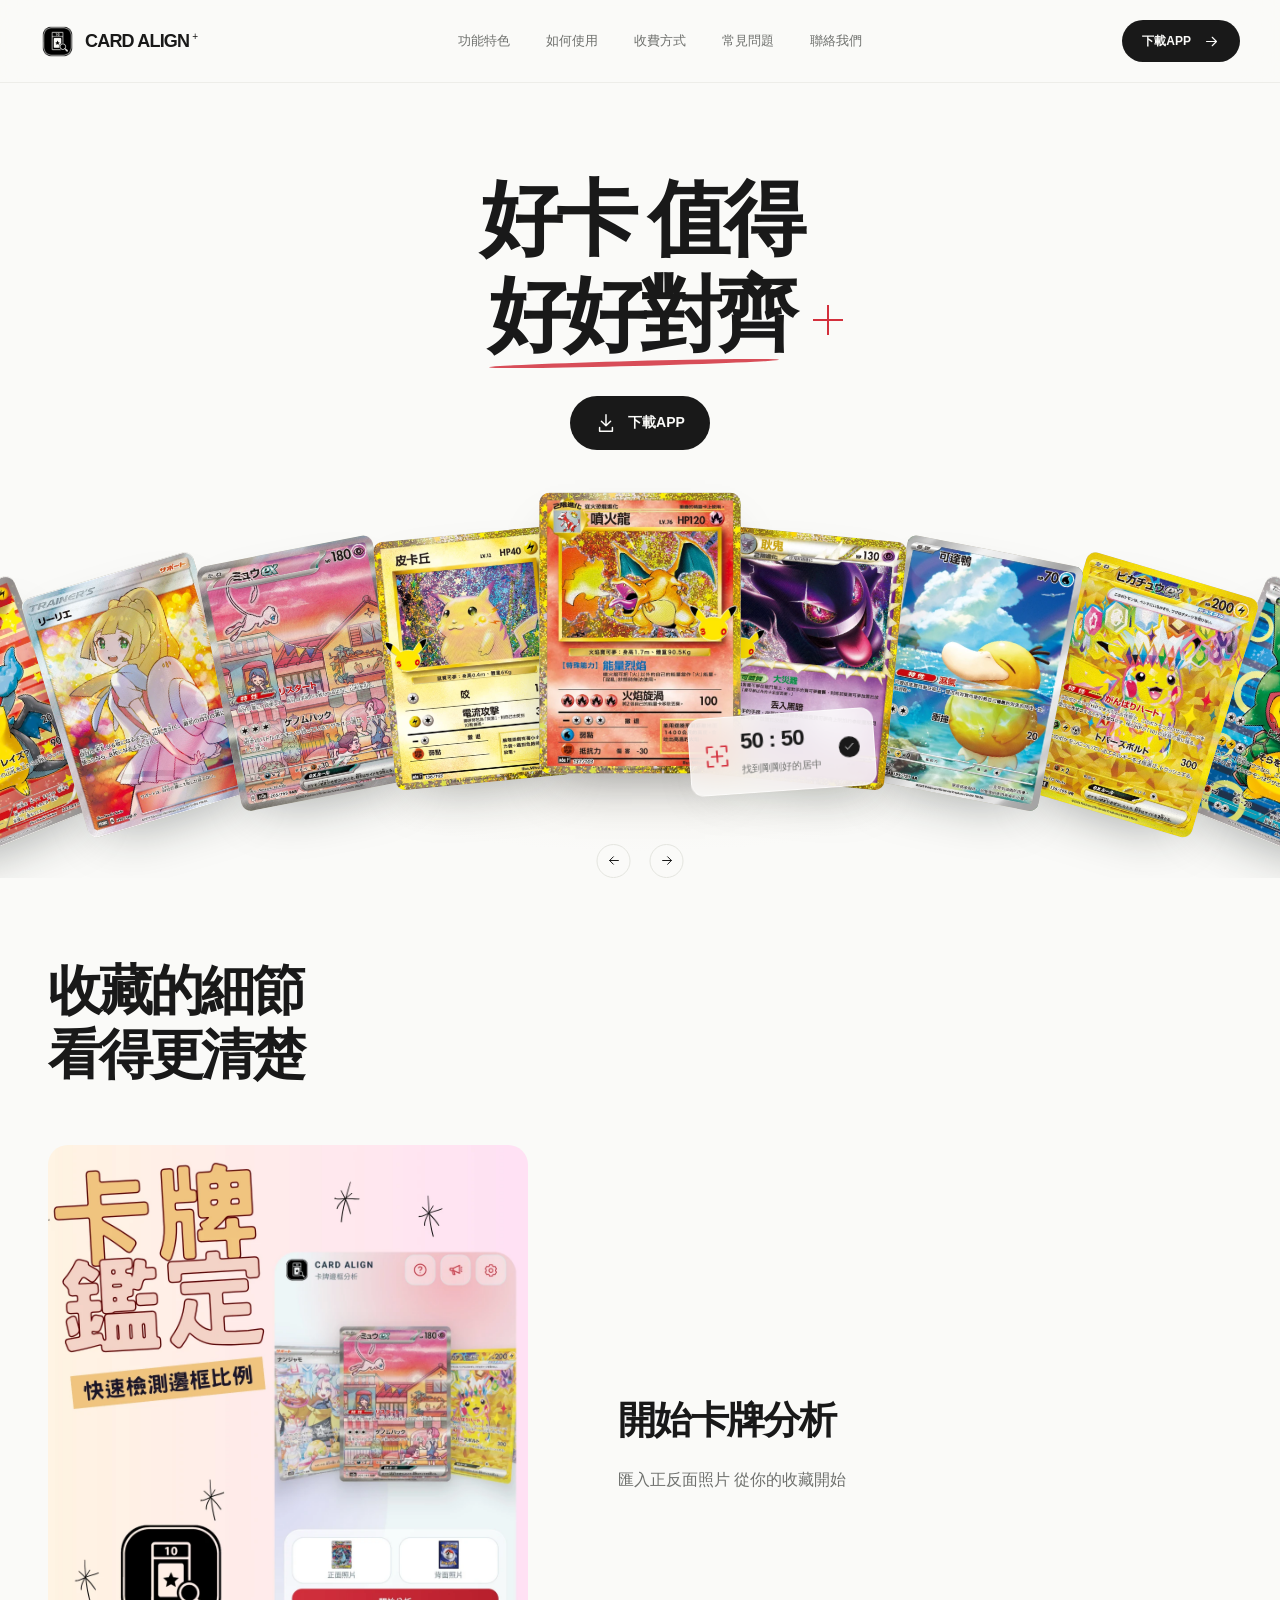
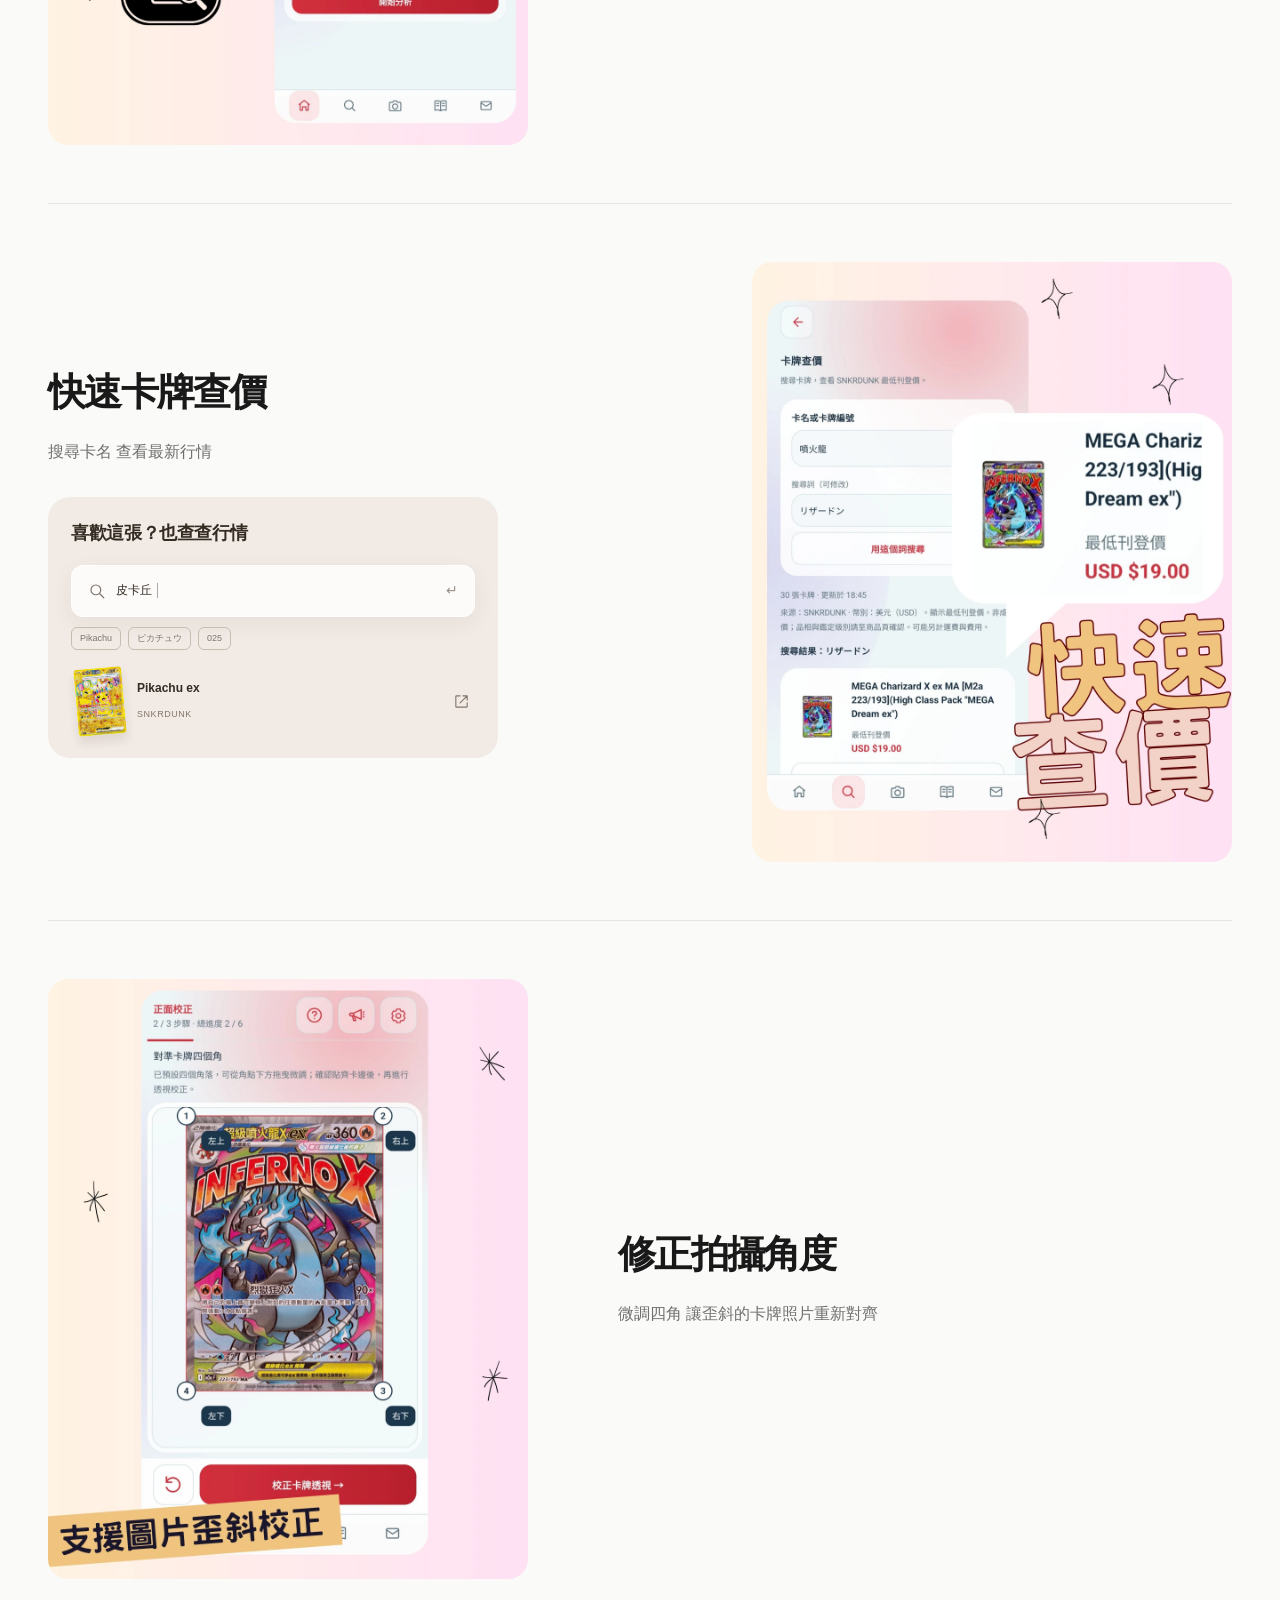
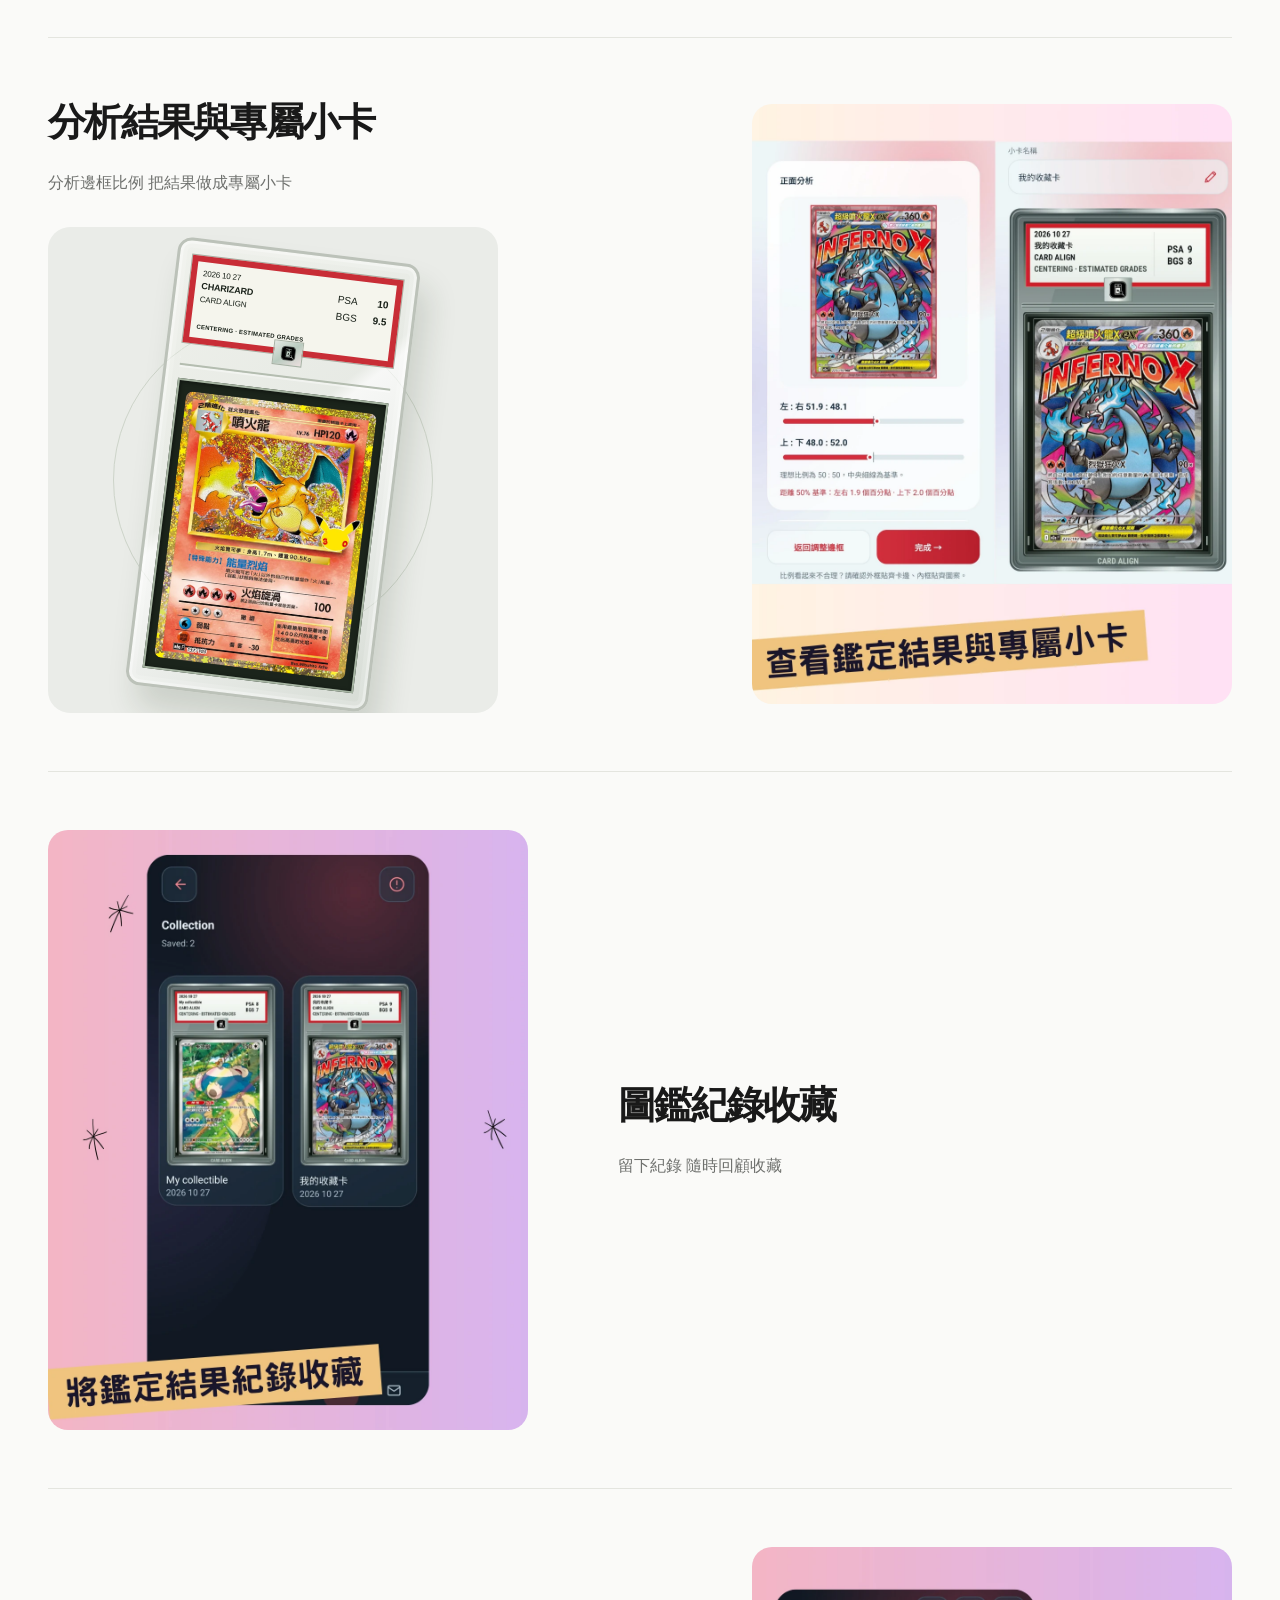
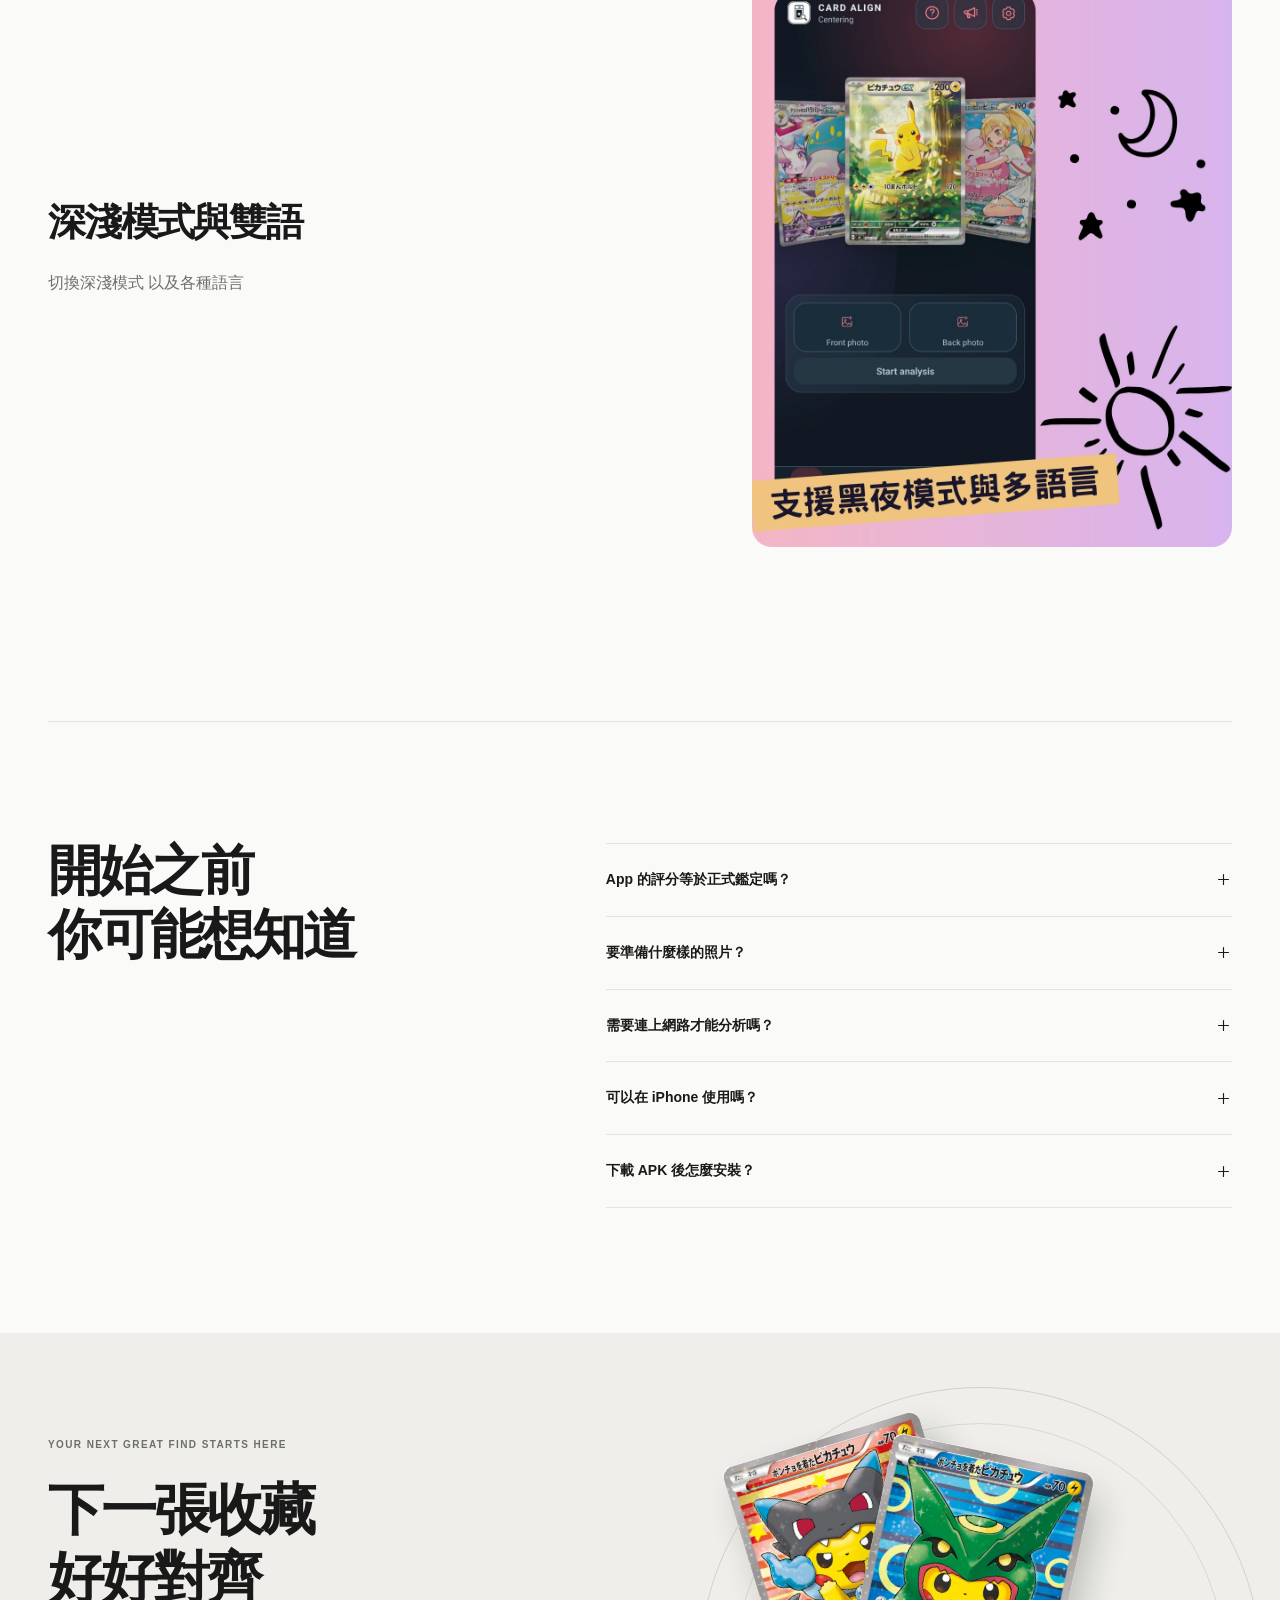
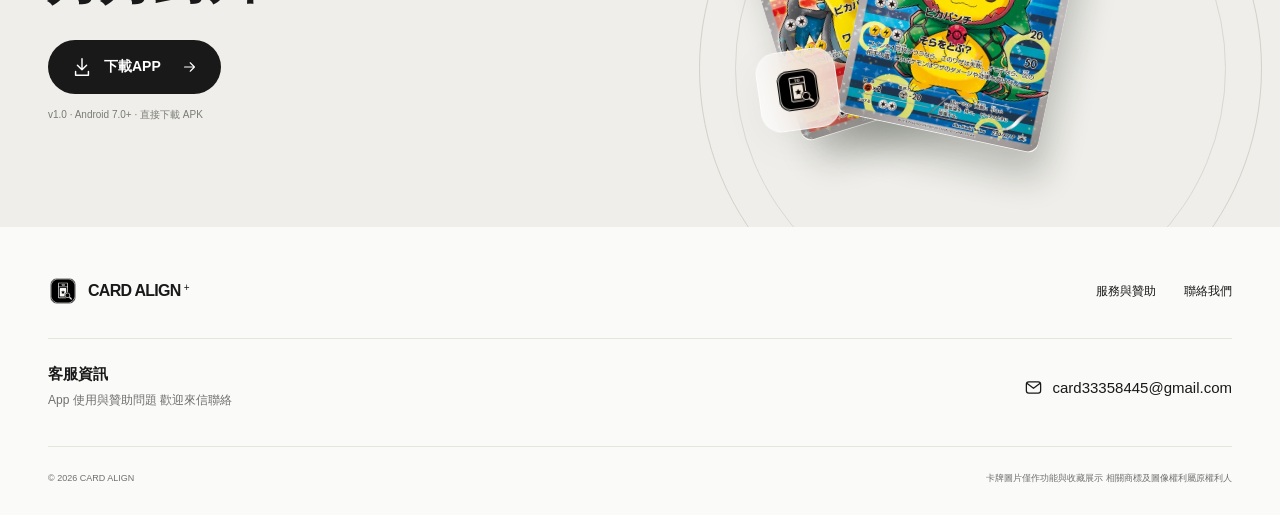
==== index.html @ adc83582 "Simplify site to Chinese light mode and connect tutorial ratio estimates" ====
<!DOCTYPE html>

<html data-page="home" data-theme="light" lang="zh-Hant">
<head>
<meta charset="utf-8"/>
<meta content="width=device-width, initial-scale=1" name="viewport"/>
<meta content="#fafaf8" name="theme-color"/>
<meta content="CARD ALIGN 卡牌邊框分析 App自動偵測內外框、分析正反面居中比例 製作你的收藏小卡 儲存、分享並收進專屬圖鑑" name="description"/>
<meta content="website" property="og:type"/>
<meta content="CARD ALIGN — 好卡 值得好好對齊" property="og:title"/>
<meta content="CARD ALIGN 卡牌邊框分析 App自動偵測內外框、分析正反面居中比例 製作你的收藏小卡 儲存、分享並收進專屬圖鑑" property="og:description"/>
<meta content="https://ice0819.github.io/Card-Align/assets/social-preview.jpg" property="og:image"/>
<meta content="https://ice0819.github.io/Card-Align/" property="og:url"/>
<meta content="summary_large_image" name="twitter:card"/>
<link href="assets/favicon.png" rel="icon" type="image/png"/>
<link href="assets/app-icon.png" rel="apple-touch-icon"/>
<link href="styles.css" rel="stylesheet"/>
<link as="image" fetchpriority="high" href="assets/cards/charizard.webp" rel="preload"/>
<script defer="" src="script.js"></script>
<title>CARD ALIGN — 好卡 值得好好對齊</title>
</head>
<body class="home-page">
<svg aria-hidden="true" class="icon-definitions" xmlns="http://www.w3.org/2000/svg">
<symbol id="i-arrow" viewbox="0 0 24 24"><path d="M5 12h14m-6-6 6 6-6 6"></path></symbol>
<symbol id="i-down" viewbox="0 0 24 24"><path d="M12 3v12m-5-5 5 5 5-5M5 17v4h14v-4"></path></symbol>
<symbol id="i-search" viewbox="0 0 24 24"><circle cx="10.5" cy="10.5" r="6.5"></circle><path d="m16 16 5 5"></path></symbol>
<symbol id="i-menu" viewbox="0 0 24 24"><path d="M4 8h16M4 16h16"></path></symbol>
<symbol id="i-plus" viewbox="0 0 24 24"><path d="M12 5v14M5 12h14"></path></symbol>
<symbol id="i-scan" viewbox="0 0 24 24"><path d="M8 3H3v5m13-5h5v5M3 16v5h5m8 0h5v-5M7 12h10M12 7v10"></path></symbol>
<symbol id="i-photo" viewbox="0 0 24 24"><rect height="18" rx="3" width="18" x="3" y="3"></rect><circle cx="8" cy="8" r="1.5"></circle><path d="m3 17 6-6 5 5 3-3 4 4"></path></symbol>
<symbol id="i-chart" viewbox="0 0 24 24"><path d="M4 3v18h17M9 16v-5m5 5V6m5 10v-7"></path></symbol>
<symbol id="i-book" viewbox="0 0 24 24"><path d="M5 3h14v18H5a2 2 0 0 1-2-2V5a2 2 0 0 1 2-2Zm0 14h14M7 3v14m4-9h4"></path></symbol>
<symbol id="i-check" viewbox="0 0 24 24"><path d="m5 12 4 4L19 6"></path></symbol>
<symbol id="i-mail" viewbox="0 0 24 24"><rect height="14" rx="3" width="18" x="3" y="5"></rect><path d="m4 7 8 6 8-6"></path></symbol>
<symbol id="i-coffee" viewbox="0 0 24 24"><path d="M4 8h13v7a5 5 0 0 1-5 5H9a5 5 0 0 1-5-5V8Zm13 1h2a3 3 0 1 1 0 6h-2M7 3v2m4-2v2m4-2v2"></path></symbol>
<symbol id="i-external" viewbox="0 0 24 24"><path d="M14 4h6v6m0-6L10 14M10 4H5a1 1 0 0 0-1 1v14a1 1 0 0 0 1 1h14a1 1 0 0 0 1-1v-5"></path></symbol>
</svg>
<a class="skip-link" href="#main">跳至主要內容</a>
<header class="site-header">
<div class="header-inner">
<a aria-label="CARD ALIGN 首頁" class="brand" href="index.html">
<img alt="" class="brand-mark" height="40" src="assets/logo.png" width="40"/>
<span>CARD ALIGN<span aria-hidden="true" class="brand-dot">+</span></span>
</a>
<nav aria-label="主要導覽" class="desktop-nav"><a href="#features">功能特色</a><a href="tutorial.html">如何使用</a><a href="pricing.html">收費方式</a><a href="#faq">常見問題</a><a href="contact.html">聯絡我們</a></nav>
<div class="header-actions">
<a class="button button-small button-ink header-download" href="#download"><span>下載APP</span><svg class="icon"><use href="#i-arrow"></use></svg></a>
<button aria-controls="mobile-menu" aria-expanded="false" aria-label="開啟選單" class="icon-button menu-toggle" type="button"><svg class="icon"><use href="#i-menu"></use></svg></button>
</div>
</div>
<nav aria-label="行動版導覽" class="mobile-menu" hidden="" id="mobile-menu"><a href="#features">功能特色</a><a href="tutorial.html">如何使用</a><a href="pricing.html">收費方式</a><a href="#faq">常見問題</a><a href="contact.html">聯絡我們</a><a href="#download">下載APP</a></nav>
</header>
<main id="main">
<section aria-labelledby="hero-title" class="hero">
<div class="hero-copy container">
<h1 id="hero-title"><span>好卡 值得</span><br/><span class="hero-emphasis">好好對齊</span><span aria-hidden="true" class="alignment-spark"></span></h1>
<div class="hero-actions">
<a class="button apk-download button-ink" download="card-align-v1.0.apk" href="https://github.com/ice0819/Card-Align/releases/download/v1.0/card-align-v1.0.apk"><svg class="icon"><use href="#i-down"></use></svg><span>下載APP</span></a>
</div>
</div>
<div aria-label="卡牌展示，可用左右方向鍵切換" aria-roledescription="carousel" class="card-showcase" role="region" tabindex="0">
<div aria-hidden="true" class="showcase-glow"></div>
<div class="showcase-cards">
<button aria-label="Poncho Pikachu · Charizard" class="showcase-card" data-name="Poncho Pikachu · Charizard" style="--offset:-4;--angle:-21deg;--rise:70px;--layer:1" type="button"><img alt="穿著噴火龍斗篷的皮卡丘卡牌" decoding="async" height="502" src="assets/cards/poncho-red.webp" width="360"/></button>
<button aria-label="Lillie" class="showcase-card" data-name="Lillie" style="--offset:-3;--angle:-17deg;--rise:42px;--layer:2" type="button"><img alt="莉莉艾訓練家卡牌" decoding="async" height="502" src="assets/cards/lillie.webp" width="360"/></button>
<button aria-label="Mew ex" class="showcase-card" data-name="Mew ex" style="--offset:-2;--angle:-12deg;--rise:20px;--layer:3" type="button"><img alt="夢幻 ex 卡牌" decoding="async" height="502" src="assets/cards/mew.webp" width="360"/></button>
<button aria-label="Pikachu" class="showcase-card" data-name="Pikachu" style="--offset:-1;--angle:-7deg;--rise:7px;--layer:4" type="button"><img alt="皮卡丘收藏卡牌" decoding="async" height="502" src="assets/cards/pikachu.webp" width="360"/></button>
<button aria-current="true" aria-label="Charizard" class="showcase-card is-current" data-name="Charizard" style="--offset:0;--angle:0deg;--rise:0px;--layer:5" type="button"><img alt="噴火龍卡牌" decoding="async" fetchpriority="high" height="502" src="assets/cards/charizard.webp" width="360"/></button>
<button aria-label="Gengar" class="showcase-card" data-name="Gengar" style="--offset:1;--angle:7deg;--rise:7px;--layer:4" type="button"><img alt="耿鬼卡牌" decoding="async" height="502" src="assets/cards/gengar.webp" width="360"/></button>
<button aria-label="Psyduck" class="showcase-card" data-name="Psyduck" style="--offset:2;--angle:12deg;--rise:20px;--layer:3" type="button"><img alt="可達鴨卡牌" decoding="async" height="502" src="assets/cards/psyduck.webp" width="360"/></button>
<button aria-label="Pikachu ex" class="showcase-card" data-name="Pikachu ex" style="--offset:3;--angle:17deg;--rise:42px;--layer:2" type="button"><img alt="皮卡丘 ex 卡牌" decoding="async" height="502" src="assets/cards/pikachu-ex.webp" width="360"/></button>
<button aria-label="Poncho Pikachu · Rayquaza" class="showcase-card" data-name="Poncho Pikachu · Rayquaza" style="--offset:4;--angle:21deg;--rise:70px;--layer:1" type="button"><img alt="穿著烈空坐斗篷的皮卡丘卡牌" decoding="async" height="502" src="assets/cards/poncho-green.webp" width="360"/></button>
</div>
<div class="showcase-badge glass"><svg class="icon"><use href="#i-scan"></use></svg><div><strong>50 : 50</strong><span>找到剛剛好的居中</span></div><span class="badge-tick"><svg class="icon"><use href="#i-check"></use></svg></span></div>
<div class="showcase-controls"><button aria-label="上一張卡牌" class="icon-button showcase-prev" type="button"><svg class="icon"><use href="#i-arrow"></use></svg></button><button aria-label="下一張卡牌" class="icon-button showcase-next" type="button"><svg class="icon"><use href="#i-arrow"></use></svg></button></div>
<span aria-live="polite" class="sr-only" id="carousel-status"></span>
</div>
</section>
<section aria-labelledby="features-title" class="feature-section section-space container" id="features">
<div class="section-heading reveal"><h2 id="features-title">收藏的細節 <br/>看得更清楚</h2></div>
<div aria-label="App 功能介紹" class="app-gallery" id="app-gallery" role="region">
<figure class="feature-story reveal">
<img alt="CARD ALIGN 主頁、卡牌輪播與正反面照片匯入功能介紹" class="feature-story-image" decoding="async" height="1350" loading="lazy" src="assets/features/01-start.webp" width="1080"/>
<figcaption><h3>開始卡牌分析</h3><p>匯入正反面照片 從你的收藏開始</p></figcaption>
</figure>
<figure class="feature-story reveal">
<img alt="以卡名搜尋 SNKRDUNK 卡牌資料及第三方刊登價格的功能介紹" class="feature-story-image" decoding="async" height="1350" loading="lazy" src="assets/features/02-price-search.webp" width="1080"/>
<figcaption><h3>快速卡牌查價</h3><p>搜尋卡名 查看最新行情</p><div class="story-addon story-search"><h4 class="story-addon-title">喜歡這張？也查查行情</h4><div aria-hidden="true" class="search-demo"><div class="mock-search"><svg class="icon"><use href="#i-search"></use></svg><span>皮卡丘</span><span class="search-caret"></span><kbd>↵</kbd></div><div class="search-suggestions"><span>Pikachu</span><span>ピカチュウ</span><span>025</span></div><div class="search-demo-card"><img alt="" height="81" loading="lazy" src="assets/cards/pikachu-ex.webp" width="58"/><div><strong>Pikachu ex</strong><span>SNKRDUNK</span></div><svg class="icon"><use href="#i-external"></use></svg></div></div></div></figcaption>
</figure>
<figure class="feature-story reveal">
<img alt="利用卡牌外框四角定位，校正照片歪斜與透視角度的功能介紹" class="feature-story-image" decoding="async" height="1350" loading="lazy" src="assets/features/03-alignment.webp" width="1080"/>
<figcaption><h3>修正拍攝角度</h3><p>微調四角 讓歪斜的卡牌照片重新對齊</p></figcaption>
</figure>
<figure class="feature-story reveal">
<img alt="卡牌邊框比例分析報告，以及具有自訂名稱和預估級別的專屬小卡" class="feature-story-image" decoding="async" height="1350" loading="lazy" src="assets/features/04-results.webp" width="1080"/>
<figcaption><h3>分析結果與專屬小卡</h3><p>分析邊框比例 把結果做成專屬小卡</p><div class="story-addon story-slab"><div class="slab-scene"><div aria-label="CARD ALIGN 收藏小卡示意" class="score-slab"><div class="slab-label"><div class="slab-label-left"><span>2026 10 27</span><strong>CHARIZARD</strong><span>CARD ALIGN</span></div><div class="slab-label-right"><div><span>PSA</span><b>10</b></div><div><span>BGS</span><b>9.5</b></div></div><span class="slab-label-bottom">CENTERING · ESTIMATED GRADES</span><div class="slab-sticker"><img alt="" height="26" loading="lazy" src="assets/logo.png" width="26"/></div></div><div class="slab-divider"></div><div class="slab-card-well"><img alt="噴火龍卡牌" height="502" loading="lazy" src="assets/cards/charizard.webp" width="360"/></div></div></div></div></figcaption>
</figure>
<figure class="feature-story reveal">
<img alt="將卡牌圖片、名稱、日期與分析結果儲存到收藏圖鑑的功能介紹" class="feature-story-image" decoding="async" height="1350" loading="lazy" src="assets/features/05-collection.webp" width="1080"/>
<figcaption><h3>圖鑑紀錄收藏</h3><p>留下紀錄 隨時回顧收藏</p></figcaption>
</figure>
<figure class="feature-story reveal">
<img alt="CARD ALIGN 的黑夜模式及繁體中文、英文介面切換功能介紹" class="feature-story-image" decoding="async" height="1350" loading="lazy" src="assets/features/06-appearance.webp" width="1080"/>
<figcaption><h3>深淺模式與雙語</h3><p>切換深淺模式 以及各種語言</p></figcaption>
</figure>
</div>
</section>
<section aria-labelledby="faq-title" class="faq-section section-space container" id="faq">
<div class="faq-intro reveal"><h2 id="faq-title">開始之前 <br/>你可能想知道</h2></div>
<div class="faq-list reveal">
<details><summary><span>App 的評分等於正式鑑定嗎？</span><svg class="icon"><use href="#i-plus"></use></svg></summary><div class="faq-answer">不是 CARD ALIGN 僅依邊框居中比例提供 PSA / BGS 預估級別 不檢查卡角、卡邊磨損或表面狀況 也不是 PSA 或 BGS 的官方產品 請把結果當作整理收藏與送鑑前的參考</div></details>
<details><summary><span>要準備什麼樣的照片？</span><svg class="icon"><use href="#i-plus"></use></svg></summary><div class="faq-answer">準備同一張卡牌的正面與背面照片 保留完整四角 盡量正面拍攝並減少反光 可以從相簿匯入 也可以直接開啟相機；照片方向不對時 可先用 90° 旋轉修正</div></details>
<details><summary><span>需要連上網路才能分析嗎？</span><svg class="icon"><use href="#i-plus"></use></svg></summary><div class="faq-answer">邊框偵測、透視校正、分析與本機圖鑑不需要網路 卡牌查價、線上翻譯、開啟商品頁與贊助連結則需要網路連線</div></details>
<details><summary><span>可以在 iPhone 使用嗎？</span><svg class="icon"><use href="#i-plus"></use></svg></summary><div class="faq-answer">目前提供 Android 版本 支援 Android 7.0 以上 此網站是產品介紹頁 實際拍攝、校正與分析功能請在 Android App 中使用</div></details>
<details><summary><span>下載 APK 後怎麼安裝？</span><svg class="icon"><use href="#i-plus"></use></svg></summary><div class="faq-answer">點選下載按鈕直接儲存 APK 再從手機開啟檔案安裝 若系統要求 請只為這次使用的瀏覽器或檔案管理程式允許安裝來源 安裝後開啟 CARD ALIGN 即可開始匯入照片</div></details>
</div>
</section>
<section aria-labelledby="download-title" class="download-section" id="download"><div class="download-inner container"><div class="download-copy reveal"><p class="eyebrow">YOUR NEXT GREAT FIND STARTS HERE</p><h2 id="download-title">下一張收藏 <br/>好好對齊</h2><a class="button button-ink apk-download" download="card-align-v1.0.apk" href="https://github.com/ice0819/Card-Align/releases/download/v1.0/card-align-v1.0.apk"><svg class="icon"><use href="#i-down"></use></svg><span>下載APP</span><svg class="icon"><use href="#i-arrow"></use></svg></a><span class="download-meta">v1.0 · Android 7.0+ · 直接下載 APK</span></div><div aria-hidden="true" class="download-art reveal"><div class="download-orbit"></div><img alt="" class="download-card card-one" height="502" loading="lazy" src="assets/cards/poncho-red.webp" width="360"/><img alt="" class="download-card card-two" height="502" loading="lazy" src="assets/cards/poncho-green.webp" width="360"/><span class="download-seal glass"><img alt="" height="48" loading="lazy" src="assets/logo.png" width="48"/></span></div></div></section>
</main>
<footer class="site-footer container">
<div class="footer-top">
<a aria-label="CARD ALIGN 首頁" class="brand" href="index.html"><img alt="" class="brand-mark" height="36" src="assets/logo.png" width="36"/><span>CARD ALIGN<span aria-hidden="true" class="brand-dot">+</span></span></a>
<div class="footer-links">
<a href="pricing.html">服務與贊助</a>
<a href="contact.html">聯絡我們</a>
</div>
</div>
<div class="footer-contact" id="contact">
<div><h3>客服資訊</h3><p>App 使用與贊助問題 歡迎來信聯絡</p></div>
<a class="contact-email" href="mailto:card33358445@gmail.com"><svg aria-hidden="true" class="icon"><use href="#i-mail"></use></svg><span>card33358445@gmail.com</span></a>
</div>
<div class="footer-bottom"><span>© <span id="year">2026</span> CARD ALIGN </span><span>卡牌圖片僅作功能與收藏展示 相關商標及圖像權利屬原權利人</span></div>
</footer>
</body>
</html>
---- styles.css ----
@charset "UTF-8";
:root {
  --bg:#fafaf8;
  --surface:#fff;
  --ink:#191919;
  --muted:#6f716e;
  --line:#e4e5df;
  --red:#d32f3c;
  --red-soft:#f9e9ea;
  --stage:#edf0ee;
  --glass:rgba(255,255,255,.78);
  --shadow:0 25px 55px -24px rgba(22,28,26,.38);
  --radius:28px;
  --ease:cubic-bezier(.22,.68,0,1.05);
  color-scheme:light
}

*,*::before,*::after {
  box-sizing:border-box
}
html {
  scroll-behavior:smooth;
  scroll-padding-top:110px
}
body {
  margin:0;
  background:var(--bg);
  color:var(--ink);
  font-family:Arial,"Noto Sans TC","Microsoft JhengHei",sans-serif;
  -webkit-font-smoothing:antialiased;
  font-size:15px;
  line-height:1.7
}
button,a,input {
  -webkit-tap-highlight-color:transparent
}
button,input {
  font:inherit
}
button,a {
  touch-action:manipulation
}
button {
  color:inherit
}
button {
  cursor:pointer
}
a {
  color:inherit;
  text-decoration:none
}
button:disabled {
  cursor:default
}
img {
  display:block;
  max-width:100%;
  height:auto
}
button {
  border:0
}
p,h1,h2,h3,figure {
  margin:0
}
h1,h2,h3 {
  line-height:1.2;
  letter-spacing:-.055em
}
h2 {
  font-size:clamp(36px,4.2vw,59px);
  font-weight:800
}
h3 {
  font-size:23px;
  font-weight:700
}
::selection {
  background:#f3a6ae;
  color:#191919
}
[hidden] {
  display:none!important
}
:focus-visible {
  outline:3px solid var(--red);
  outline-offset:5px;
  border-radius:5px
}
.icon {
  width:22px;
  height:22px;
  fill:none;
  stroke:currentColor;
  stroke-width:1.6;
  stroke-linecap:round;
  stroke-linejoin:round;
  flex:none
}
.icon-definitions {
  position:absolute;
  width:0;
  height:0;
  overflow:hidden
}
.container {
  width:min(1240px,calc(100% - 96px));
  margin-inline:auto
}
.section-space {
  padding-block:116px
}
.eyebrow {
  font-size:11px;
  font-weight:700;
  letter-spacing:.14em;
  line-height:1.6;
  margin-bottom:23px;
  color:var(--muted);
  display:flex;
  align-items:center;
  gap:10px
}
.tiny-cross {
  width:10px;
  height:10px;
  position:relative;
  color:var(--red)
}
.tiny-cross::before,.tiny-cross::after {
  content:"";
  position:absolute;
  background:currentColor;
  top:4px;
  left:0;
  width:10px;
  height:2px
}
.tiny-cross::after {
  transform:rotate(90deg)
}
.section-intro {
  color:var(--muted);
  margin-top:22px;
  font-size:17px;
  line-height:1.8
}
.button {
  min-height:54px;
  padding:14px 25px;
  display:inline-flex;
  align-items:center;
  justify-content:center;
  gap:11px;
  border-radius:999px;
  font-size:14px;
  font-weight:700;
  line-height:1.4;
  transition:transform .2s,background .2s,box-shadow .2s;
  text-align:center
}
.button:hover {
  transform:translateY(-2px)
}
.button:active {
  transform:translateY(0)
}
.button-red {
  background:#d32f3c;
  color:#fff;
  box-shadow:0 7px 16px #d32f3c14
}
.button-red:hover {
  background:#b82430;
  box-shadow:0 9px 22px #d32f3c25
}
.button-ink {
  background:var(--ink);
  color:var(--bg)
}
.button-ink:hover {
  box-shadow:0 7px 20px #0002
}
.button-small {
  min-height:42px;
  padding:10px 20px;
  font-size:12px;
  gap:12px
}
.button-small .icon {
  width:17px;
  height:17px
}
.text-link {
  display:inline-flex;
  align-items:center;
  gap:12px;
  font-weight:600;
  font-size:14px
}
.text-link .icon {
  width:19px;
  height:19px;
  transition:transform .2s
}
.text-link:hover .icon {
  transform:translateX(4px)
}
.icon-button {
  width:42px;
  height:42px;
  display:inline-flex;
  align-items:center;
  justify-content:center;
  border-radius:50%;
  background:transparent;
  transition:background .2s;
  flex:none
}
.icon-button:hover {
  background:var(--line)
}
.glass {
  background:var(--glass);
  border:1px solid #ffffff9e;
  box-shadow:0 12px 45px #18281b0c;
  backdrop-filter:blur(18px);
  -webkit-backdrop-filter:blur(18px)
}

.skip-link {
  position:fixed;
  top:-100px;
  left:20px;
  background:var(--ink);
  color:var(--bg);
  padding:10px 20px;
  z-index:100
}
.skip-link:focus {
  top:10px
}
.sr-only {
  position:absolute;
  width:1px;
  height:1px;
  padding:0;
  overflow:hidden;
  clip:rect(0,0,0,0);
  white-space:nowrap;
  border:0
}
/* Navigation */
.site-header {
  position:sticky;
  top:0;
  z-index:50;
  background:color-mix(in srgb,var(--bg) 88%,transparent);
  backdrop-filter:blur(20px);
  -webkit-backdrop-filter:blur(20px);
  border-bottom:1px solid color-mix(in srgb,var(--line) 60%,transparent)
}
.header-inner {
  width:min(1500px,calc(100% - 80px));
  height:82px;
  margin:auto;
  display:flex;
  align-items:center;
  justify-content:space-between;
  gap:25px
}
.brand {
  display:inline-flex;
  align-items:center;
  gap:10px;
  white-space:nowrap;
  font-weight:800;
  font-size:18px;
  letter-spacing:-.045em;
  line-height:1
}
.brand-mark {
  width:35px;
  height:35px;
  object-fit:contain
}

.brand-dot {
  font-size:10px;
  vertical-align:top;
  margin-left:3px;
  font-weight:400
}
.desktop-nav {
  display:flex;
  gap:36px;
  font-size:13px;
  color:var(--muted);
  margin-left:0
}
.desktop-nav a:hover {
  color:var(--ink)
}
.header-actions {
  display:flex;
  align-items:center;
  gap:8px
}

.menu-toggle {
  display:none
}
.mobile-menu {
  padding:12px 24px 20px;
  border-top:1px solid var(--line)
}
.mobile-menu a {
  display:block;
  padding:10px 8px;
  font-size:15px
}
/* Hero and the interactive card fan */
.hero {
  overflow:hidden;
  position:relative
}
.hero-copy {
  text-align:center;
  padding-top:63px;
  position:relative;
  z-index:2
}
.status-dot {
  width:6px;
  height:6px;
  background:var(--red);
  border-radius:50%;
  display:inline-block;
  flex:none
}
.hero h1 {
  font-size:clamp(54px,6.4vw,90px);
  font-weight:800;
  letter-spacing:-.075em;
  line-height:1.17;
  margin:25px 0 21px;
  position:relative;
  display:inline-block
}
.hero-emphasis {
  position:relative
}
.hero-emphasis::after {
  content:"";
  height:5px;
  position:absolute;
  left:1px;
  right:12px;
  bottom:-6px;
  background:var(--red);
  transform:rotate(-1.5deg);
  border-radius:50%;
  opacity:.85
}
.alignment-spark {
  position:absolute;
  right:-43px;
  bottom:28px;
  width:30px;
  height:30px;
  color:var(--red)
}
.alignment-spark::before,.alignment-spark::after {
  content:"";
  position:absolute;
  left:14px;
  top:0;
  width:2px;
  height:30px;
  background:currentColor
}
.alignment-spark::after {
  transform:rotate(90deg)
}
.hero-actions {
  display:flex;
  justify-content:center;
  align-items:center;
  gap:28px;
  margin-top:12px
}
.card-showcase {
  height:392px;
  position:relative;
  margin:36px auto 0;
  max-width:1640px;
  touch-action:pan-y;
  user-select:none;
  -webkit-user-select:none;
  isolation:isolate
}
.showcase-glow {
  position:absolute;
  left:12%;
  right:12%;
  top:10%;
  height:85%;
  background:radial-gradient(ellipse at center,#e6dfd2 0,transparent 68%);
  opacity:.4;
  z-index:-1;
  pointer-events:none
}
.showcase-cards {
  --card-width:190px;
  --card-step:157px;
  position:absolute;
  inset:22px 0 58px;
  pointer-events:none
}
.showcase-card {
  position:absolute;
  width:var(--card-width);
  left:calc(50% - var(--card-width)/2);
  top:5px;
  border-radius:10px;
  padding:0;
  box-shadow:var(--shadow);
  transform:translateX(calc(var(--offset)*var(--card-step))) translateY(var(--rise)) rotate(var(--angle)) scale(.94);
  transform-origin:50% 90%;
  z-index:var(--layer);
  background:#c4c1b4;
  transition:transform .8s var(--ease),opacity .6s,box-shadow .4s;
  pointer-events:auto
}
.showcase-card img {
  width:100%;
  aspect-ratio:360/502;
  border-radius:10px;
  object-fit:cover
}
.showcase-card:hover {
  box-shadow:0 26px 55px -15px #2227
}
.showcase-card.is-current {
  transform:translateX(0) translateY(-6px) rotate(0) scale(1.06);
  box-shadow:0 25px 45px -18px #1116
}
.showcase-card:focus-visible {
  outline-offset:6px
}
.showcase-badge {
  position:absolute;
  top:227px;
  left:calc(50% + 49px);
  z-index:10;
  padding:12px 14px;
  border-radius:13px;
  display:flex;
  gap:11px;
  align-items:center;
  pointer-events:none;
  transform:rotate(-4deg)
}
.showcase-badge>.icon {
  color:var(--red);
  width:26px;
  height:26px
}
.showcase-badge strong {
  display:block;
  font-size:22px;
  letter-spacing:-.03em;
  line-height:1.2
}
.showcase-badge div>span {
  font-size:10px;
  color:var(--muted)
}
.badge-tick {
  background:var(--ink);
  color:var(--surface);
  border-radius:50%;
  width:21px;
  height:21px;
  margin-left:7px;
  display:flex;
  align-items:center;
  justify-content:center
}
.badge-tick .icon {
  width:13px;
  height:13px
}
.showcase-controls {
  position:absolute;
  bottom:0;
  left:50%;
  transform:translateX(-50%);
  display:flex;
  align-items:center;
  gap:19px;
  white-space:nowrap
}
.showcase-controls .icon-button {
  width:34px;
  height:34px;
  border:1px solid var(--line);
  background:var(--bg)
}
.showcase-controls .icon {
  width:15px;
  height:15px
}
.showcase-prev .icon {
  transform:rotate(180deg)
}
/* One feature story at a time, following the normal page scroll. */
.gallery-intro { margin-top:35px; color:var(--muted); font-size:14px; }
.app-gallery { display:block; }
.feature-story {
  display:grid;
  grid-template-columns:minmax(0,480px) minmax(0,1fr);
  align-items:center;
  gap:90px;
  padding-block:58px;
}
.feature-story+.feature-story { border-top:1px solid var(--line); }
.feature-story-image { width:100%; height:auto; border-radius:20px; }
.feature-story figcaption { max-width:450px; }
.feature-story h3 { font-size:clamp(27px,3vw,40px); line-height:1.35; letter-spacing:-.045em; }
.feature-story figcaption p { margin-top:20px; font-size:16px; line-height:1.9; color:var(--muted); }
.feature-story:nth-child(even) { grid-template-columns:minmax(0,1fr) minmax(0,480px); }
.feature-story:nth-child(even) .feature-story-image { order:2; }
.feature-story:nth-child(even) figcaption { order:1; }
@media(max-width:1100px) {
  .feature-story { grid-template-columns:minmax(0,1fr) minmax(0,1fr); gap:55px; }
  .feature-story:nth-child(even) { grid-template-columns:minmax(0,1fr) minmax(0,1fr); }
}
@media(max-width:600px) {
  .gallery-intro { margin-top:25px; font-size:13px; }
  .feature-story { display:flex; flex-direction:column; align-items:stretch; gap:25px; padding-block:36px; }
  .feature-story:nth-child(even) .feature-story-image,.feature-story:nth-child(even) figcaption { order:0; }
  .feature-story-image { border-radius:15px; }
  .feature-story h3 { font-size:27px; }
  .feature-story figcaption p { margin-top:11px; font-size:14px; }
}
/* Feature tabs */
.feature-section {
  padding-top:80px
}
.feature-layout {
  display:grid;
  grid-template-columns:.9fr 1.1fr;
  gap:100px;
  margin-top:54px;
  align-items:stretch
}
.feature-tabs {
  display:flex;
  flex-direction:column;
  justify-content:center
}
.feature-tab {
  text-align:left;
  display:flex;
  gap:19px;
  padding:28px 0;
  background:none;
  border-top:1px solid var(--line);
  opacity:.56;
  transition:opacity .25s;
  align-items:flex-start
}
.feature-tab:last-child {
  border-bottom:1px solid var(--line)
}
.feature-tab:hover,.feature-tab.is-active {
  opacity:1
}
.feature-tab.is-active .tab-number {
  color:var(--red)
}
.tab-number {
  font-size:11px;
  line-height:26px;
  font-weight:700;
  font-variant-numeric:tabular-nums
}
.tab-copy {
  flex:1;
  display:flex;
  flex-direction:column;
  gap:11px
}
.tab-copy strong {
  font-size:24px;
  letter-spacing:-.045em;
  line-height:1.4
}
.tab-copy>span {
  font-size:13px;
  color:var(--muted);
  line-height:1.9;
  max-width:320px
}
.feature-tab>.icon {
  width:21px;
  height:21px;
  margin-top:3px
}
.feature-stage {
  min-width:0;
  background:var(--stage);
  border-radius:var(--radius);
  min-height:526px;
  overflow:hidden;
  position:relative
}
.feature-panel {
  position:relative;
  min-height:526px;
  padding:24px;
  display:flex;
  flex-direction:column;
  align-items:center;
  justify-content:center;
  animation:panel-in .3s ease
}
.stage-topline {
  position:absolute;
  top:22px;
  left:24px;
  right:24px;
  display:flex;
  justify-content:space-between;
  align-items:center;
  z-index:3
}
.stage-tag {
  display:inline-flex;
  align-items:center;
  gap:7px;
  font-size:10px;
  font-weight:600;
  background:var(--glass);
  border:1px solid var(--surface);
  padding:5px 10px;
  border-radius:20px
}
.stage-tag .icon {
  width:13px;
  height:13px
}
.demo-label {
  font-size:10px;
  letter-spacing:.03em;
  color:var(--muted)
}
.alignment-demo {
  position:relative;
  display:flex;
  justify-content:center;
  align-items:center;
  width:100%;
  height:348px;
  margin-top:15px
}
.alignment-grid {
  position:absolute;
  inset:0;
  background-image:linear-gradient(var(--line) 1px,transparent 1px),linear-gradient(90deg,var(--line) 1px,transparent 1px);
  background-size:31px 31px;
  mask-image:radial-gradient(ellipse,#0009,transparent 70%);
  -webkit-mask-image:radial-gradient(ellipse,#0009,transparent 70%)
}
.align-card {
  position:relative;
  width:183px;
  transform:rotate(-5deg);
  box-shadow:0 16px 30px #172c3c24;
  border-radius:7px
}
.align-card>img {
  border-radius:7px
}
.detection-outline {
  position:absolute;
  inset:-6px;
  border:1px solid var(--red)
}
.detection-outline>i {
  position:absolute;
  width:8px;
  height:8px;
  background:var(--red);
  border:2px solid #fff;
  border-radius:50%;
  left:-4px;
  top:-4px
}
.detection-outline>i:nth-child(2) {
  left:auto;
  right:-4px
}
.detection-outline>i:nth-child(3) {
  left:auto;
  right:-4px;
  top:auto;
  bottom:-4px
}
.detection-outline>i:nth-child(4) {
  top:auto;
  bottom:-4px
}
.inner-outline {
  position:absolute;
  inset:18px var(--demo-right,17px) 18px var(--demo-left,17px);
  border:2px solid var(--red);
  box-shadow:0 0 0 1.5px #fff,0 0 0 2.5px #19191938;
  transition:inset .12s ease-out
}
.demo-slider {
  width:100%;
  max-width:355px;
  position:relative;
  padding:16px 19px 12px;
  border-radius:15px;
  margin-top:-1px
}
.demo-slider-head {
  display:flex;
  justify-content:space-between;
  align-items:center;
  font-size:11px
}
.demo-slider output {
  font-size:16px;
  font-weight:700;
  font-variant-numeric:tabular-nums
}
.demo-slider input {
  display:block;
  width:100%;
  accent-color:var(--red);
  height:18px;
  margin:12px 0 7px;
  cursor:ew-resize
}
.demo-slider p {
  font-size:9px;
  color:var(--muted)
}
.report-demo {
  width:87%;
  padding:25px;
  border-radius:21px;
  margin-top:20px;
  transform:rotate(-3deg);
  box-shadow:0 25px 45px #172c3c13
}
.report-demo-heading {
  font-size:12px;
  display:flex;
  justify-content:space-between;
  align-items:center;
  font-weight:600
}
.report-demo-heading .icon {
  width:17px;
  color:var(--red)
}
.grade-pair {
  display:grid;
  grid-template-columns:1fr 1fr;
  margin:29px 0 28px
}
.grade-pair>div {
  display:flex;
  flex-direction:column;
  align-items:center;
  line-height:1
}
.grade-pair>div+div {
  border-left:1px solid var(--line)
}
.grade-pair span {
  font-size:11px;
  color:var(--muted);
  letter-spacing:.1em
}
.grade-pair strong {
  font-size:67px;
  letter-spacing:-.075em;
  font-weight:500;
  margin-top:11px
}
.report-ratios {
  border-top:1px solid var(--line);
  padding-top:11px
}
.report-ratios>div {
  display:grid;
  grid-template-columns:.7fr 1fr 1fr;
  gap:5px;
  font-size:11px;
  padding:10px 0
}
.report-ratios b {
  text-align:right;
  font-size:14px;
  font-weight:500
}
.report-ratios span {
  color:var(--muted)
}
.report-legend {
  display:flex;
  align-items:center;
  gap:5px;
  font-size:9px;
  color:var(--muted);
  margin-top:5px
}
.report-legend>span:first-child {
  width:5px;
  height:5px;
  background:var(--red);
  border-radius:50%
}
.stage-bottom-note {
  position:absolute;
  bottom:25px;
  font-size:10px;
  color:var(--muted);
  left:24px;
  right:24px;
  text-align:center
}
.mini-collection {
  display:flex;
  gap:15px;
  width:87%;
  margin-top:37px;
  align-items:flex-start;
  transform:rotate(-4deg)
}
.collection-tile {
  width:50%;
  padding:9px;
  background:var(--surface);
  border-radius:11px;
  box-shadow:0 8px 18px #172c3c12
}
.collection-tile+div {
  margin-top:30px
}
.collection-tile>img {
  border-radius:6px;
  aspect-ratio:360/502;
  object-fit:cover
}
.collection-tile>div {
  padding:11px 3px 7px
}
.collection-tile strong {
  font-size:12px;
  display:block;
  line-height:1.3
}
.collection-tile>div span {
  font-size:9px;
  color:var(--muted)
}
.collection-grade {
  font-size:9px;
  color:var(--red);
  border:1px solid var(--red-soft);
  background:var(--red-soft);
  display:inline-block;
  padding:0 5px;
  border-radius:4px;
  margin-left:3px
}
/* Inactive tabs remain readable; the red rule and number indicate selection. */
.feature-tab {
  opacity:1
}
.feature-tab:not(.is-active) .tab-copy strong {
  color:var(--muted)
}

/* Export, market search, and privacy */
.small-label {
  font-size:9px;
  font-weight:600;
  letter-spacing:.14em;
  display:block;
  margin-bottom:18px;
  color:#647061
}
.slab-scene {
  position:relative;
  height:460px;
  margin-top:20px;
  display:flex;
  align-items:center;
  justify-content:center
}
.slab-scene::before {
  content:"";
  position:absolute;
  width:320px;
  height:320px;
  border:1px solid #cdd4c9;
  border-radius:50%;
  top:60px
}
.score-slab {
  position:relative;
  width:244px;
  padding:14px 13px 15px;
  border:3px solid #bcc2b9;
  background:linear-gradient(135deg,#f8faf259,#e0e6dc47 44%,#ffffff9c 47%,#b2beb159);
  border-radius:14px;
  box-shadow:inset 0 0 0 3px #ffffff54,inset 0 0 0 7px #ffffff24,12px 22px 30px #23391d26;
  transform:rotate(7deg);
  flex:none
}
.slab-label {
  position:relative;
  background:#f5f5ed;
  border:6px solid #c82d36;
  padding:7px 6px 9px;
  height:88px;
  display:flex;
  justify-content:space-between;
  gap:8px;
  box-shadow:0 0 0 1px #a6ada1;
  line-height:1.15;
  color:#182018
}
.slab-label-left {
  display:flex;
  flex-direction:column;
  gap:3px;
  font-size:8px;
  letter-spacing:-.02em
}
.slab-label-left strong {
  font-size:9px
}
.slab-label-right {
  font-size:10px;
  min-width:51px;
  padding-top:8px;
  display:flex;
  flex-direction:column;
  gap:5px
}
.slab-label-right>div {
  display:flex;
  justify-content:space-between;
  gap:7px
}
.slab-label-right b {
  font-weight:700
}
.slab-label-bottom {
  font-size:6px;
  position:absolute;
  left:6px;
  bottom:7px;
  font-weight:600;
  letter-spacing:.035em
}
.slab-sticker {
  width:30px;
  height:25px;
  position:absolute;
  left:calc(50% - 15px);
  bottom:-17px;
  background:linear-gradient(140deg,#e4e9e3,#b9cbbf,#ecdfdf);
  padding:3px;
  border:1px solid #a7b2a5
}
.slab-sticker img {
  height:100%;
  width:100%;
  object-fit:contain
}
.slab-divider {
  height:18px;
  border-bottom:2px solid #b4bdb0;
  margin:5px 0 13px;
  box-shadow:0 2px 0 #ffffff66
}
.slab-card-well {
  background:#1b241b;
  padding:10px 8px;
  border:2px solid #a6b4a2;
  box-shadow:inset 1px 1px 4px #0007
}
.slab-card-well>img {
  width:100%;
  border-radius:7px
}
.search-demo {
  padding:28px 37px 30px
}
.mock-search {
  display:flex;
  align-items:center;
  gap:10px;
  background:#fffc;
  border:1px solid #fff;
  border-radius:12px;
  padding:13px 16px;
  box-shadow:0 7px 22px #5c3f2010;
  font-size:12px
}
.mock-search>.icon {
  color:#7e756c;
  width:18px;
  height:18px
}
.search-caret {
  width:1px;
  height:15px;
  background:#aaa;
  margin-left:-5px
}
.mock-search kbd {
  margin-left:auto;
  font-family:inherit;
  font-size:14px;
  color:#999186
}
.search-suggestions {
  display:flex;
  gap:7px;
  margin-top:10px
}
.search-suggestions span {
  border:1px solid #c8bdb1;
  border-radius:6px;
  font-size:9px;
  padding:3px 8px;
  color:#7e756c
}
.search-demo-card {
  display:flex;
  align-items:center;
  gap:13px;
  padding:18px 5px 0
}
.search-demo-card img {
  width:48px;
  border-radius:4px;
  transform:rotate(-5deg);
  box-shadow:0 7px 10px #573c221b
}
.search-demo-card strong {
  font-size:12px;
  display:block
}
.search-demo-card div span {
  font-size:9px;
  color:#84776b;
  letter-spacing:.06em
}
.search-demo-card>.icon {
  width:17px;
  height:17px;
  margin-left:auto;
  color:#84776b
}
/* App pricing and voluntary support */
.service-section {
  border-top:1px solid var(--line);
}
.service-section .section-intro {
  max-width:650px;
}
.service-grid {
  display:grid;
  grid-template-columns:repeat(2,minmax(0,1fr));
  gap:24px;
  margin-top:42px;
}
.service-card {
  display:flex;
  flex-direction:column;
  align-items:flex-start;
  padding:36px;
  border:1px solid var(--line);
  border-radius:var(--radius);
  background:var(--glass);
}
.service-card .small-label {
  color:var(--muted);
}
.service-card h3 {
  font-size:25px;
  line-height:1.4;
}
.service-price {
  display:flex;
  align-items:baseline;
  gap:10px;
  margin-top:24px;
  line-height:1.2;
}
.price-currency {
  font-size:22px;
  font-weight:600;
}
.service-price strong {
  font-size:66px;
  letter-spacing:-.07em;
  font-weight:600;
}
.price-caption {
  color:var(--muted);
  font-size:13px;
  margin-left:4px;
}
.service-description {
  font-size:13px;
  color:var(--muted);
  line-height:1.9;
  margin-top:22px;
}
.service-inclusions {
  padding:0;
  margin:24px 0 30px;
  list-style:none;
}
.service-inclusions li {
  display:flex;
  align-items:flex-start;
  gap:9px;
  font-size:12px;
  line-height:1.8;
  margin-top:10px;
}
.service-inclusions .icon {
  width:16px;
  height:16px;
  color:var(--red);
  margin-top:2px;
}
.service-card>.button {
  margin-top:auto;
  min-height:48px;
  font-size:13px;
}
.donation-card {
  background:var(--red-soft);
  border-color:transparent;
}
.donation-amount {
  margin-top:31px;
  font-size:38px;
  font-weight:600;
  line-height:1.25;
  letter-spacing:-.045em;
}
.donation-currency {
  font-size:12px;
  color:var(--muted);
  margin-top:9px;
}
.donation-payment-note {
  font-size:12px;
  line-height:1.8;
  color:var(--muted);
  margin:23px 0 30px;
}
.service-contact-note {
  font-size:12px;
  line-height:1.9;
  color:var(--muted);
  margin-top:22px;
  display:flex;
  flex-wrap:wrap;
  gap:4px 12px;
}
.service-contact-note a {
  color:var(--ink);
  text-decoration:underline;
  text-underline-offset:4px;
}
.footer-contact {
  border-top:1px solid var(--line);
  margin-top:32px;
  padding-top:26px;
  display:flex;
  align-items:center;
  justify-content:space-between;
  gap:24px;
}
.footer-contact h3 {
  font-size:15px;
  letter-spacing:0;
}
.footer-contact p {
  font-size:12px;
  color:var(--muted);
  margin-top:7px;
}
.contact-email {
  display:inline-flex;
  align-items:center;
  gap:10px;
  font-size:15px;
}
.contact-email:hover {
  color:var(--red);
}
.contact-email>span {
  overflow-wrap:anywhere;
}
.contact-email .icon {
  width:19px;
  height:19px;
}
@media(max-width:850px) {
  .service-card {
    padding:27px;
  }
  .service-card h3 {
    font-size:22px;
  }
  .donation-amount {
    font-size:30px;
  }
  .footer-contact {
    align-items:flex-start;
    flex-direction:column;
    gap:17px;
  }
}
@media(max-width:600px) {
  .service-grid {
    grid-template-columns:1fr;
    gap:18px;
    margin-top:29px;
  }
  .service-card {
    padding:27px 25px;
  }
  .service-price strong {
    font-size:58px;
  }
  .service-card>.button {
    margin-top:0;
    font-size:12px;
  }
  .donation-amount {
    font-size:32px;
    margin-top:24px;
  }
  .service-contact-note {
    font-size:11px;
  }
  .footer-contact {
    margin-top:25px;
    padding-top:24px;
  }
  .contact-email {
    font-size:14px;
    max-width:100%;
  }
}
/* Questions */
.faq-section {
  border-top:1px solid var(--line);
  display:grid;
  grid-template-columns:.85fr 1.15fr;
  gap:95px;
  padding-bottom:125px
}
.faq-intro .text-link {
  margin-top:32px;
  font-size:12px;
  color:var(--muted)
}
.faq-list {
  padding-top:5px
}
.faq-list details {
  border-bottom:1px solid var(--line)
}
.faq-list details:first-child {
  border-top:1px solid var(--line)
}
.faq-list summary {
  list-style:none;
  cursor:pointer;
  display:flex;
  align-items:center;
  justify-content:space-between;
  gap:20px;
  padding:24px 0;
  font-size:14px;
  font-weight:600
}
.faq-list summary::-webkit-details-marker {
  display:none
}
.faq-list summary .icon {
  width:17px;
  height:17px;
  transition:transform .25s
}
.faq-list details[open] summary .icon {
  transform:rotate(45deg)
}
.faq-answer {
  font-size:13px;
  line-height:1.95;
  color:var(--muted);
  padding:0 32px 25px 0;
  animation:panel-in .25s ease
}
/* Download and footer */
.download-section {
  background:#efeeea;
  overflow:hidden;
  color:#191919
}
.download-inner {
  display:grid;
  grid-template-columns:1fr 1fr;
  position:relative;
  min-height:494px;
  align-items:center
}
.download-copy {
  padding:65px 0;
  position:relative;
  z-index:2
}
.download-copy .eyebrow {
  font-size:10px;
  color:#6d7067
}
.download-copy h2 {
  font-size:clamp(42px,4.4vw,64px)
}
.download-copy>p:not(.eyebrow) {
  font-size:15px;
  color:#6d7067;
  margin-top:22px
}
.download-copy>.button {
  background:#191919;
  color:#fff;
  margin-top:28px;
  padding-inline:23px
}
.download-copy>.button .icon:last-child {
  margin-left:9px;
  width:17px
}
.download-meta {
  display:block;
  font-size:10px;
  color:#797c72;
  margin-top:12px
}
.download-art {
  position:relative;
  height:100%;
  min-height:450px
}
.download-orbit {
  position:absolute;
  left:10%;
  top:11%;
  width:95%;
  aspect-ratio:1;
  border-radius:50%;
  border:1px solid #d1d2c8
}
.download-orbit::after {
  content:"";
  position:absolute;
  inset:35px;
  border-radius:50%;
  border:1px solid #d8d9d1
}
.download-card {
  position:absolute;
  width:205px;
  border-radius:10px;
  box-shadow:10px 24px 35px #1721133d;
  top:100px;
  left:20%
}
.download-card.card-one {
  transform:rotate(-17deg)
}
.download-card.card-two {
  transform:translate(105px,17px) rotate(12deg)
}
.download-seal {
  position:absolute;
  top:317px;
  left:20%;
  width:80px;
  height:80px;
  border-radius:21px;
  display:flex;
  align-items:center;
  justify-content:center;
  transform:rotate(-8deg);
  background:#ffffffa8;
  z-index:2
}
.site-footer {
  padding-block:49px 28px
}
.footer-top {
  display:flex;
  justify-content:space-between;
  align-items:center;
  gap:30px
}
.footer-top .brand {
  font-size:16px
}
.footer-top .brand-mark {
  width:30px;
  height:30px
}
.footer-links {
  display:flex;
  align-items:center;
  gap:28px;
  font-size:12px
}
.footer-links a {
  display:flex;
  align-items:center;
  gap:7px
}
.footer-links a:hover {
  color:var(--red)
}
.footer-links .icon {
  width:14px;
  height:14px
}
.footer-bottom {
  display:flex;
  justify-content:space-between;
  gap:30px;
  font-size:9px;
  color:var(--muted);
  border-top:1px solid var(--line);
  padding-top:24px;
  margin-top:36px
}
.footer-bottom>span:last-child {
  max-width:430px;
  text-align:right
}
.noscript-note {
  text-align:center;
  font-size:12px;
  padding:15px;
  color:var(--muted)
}
.js-motion .reveal {
  opacity:0;
  transform:translateY(20px);
  transition:opacity .7s ease,transform .7s ease
}
.js-motion .reveal.is-visible {
  opacity:1;
  transform:translateY(0)
}
@keyframes panel-in {
  from {
    opacity:0;
    transform:translateY(6px)
  }
  to {
    opacity:1;
    transform:translateY(0)
  }
}

@media(min-width:1500px) {
  .hero-copy {
    padding-top:76px
  }
  .card-showcase {
    margin-top:45px;
    height:414px
  }
  .showcase-cards {
    --card-width:205px;
    --card-step:173px
  }
  .showcase-badge {
    top:248px
  }
}
@media(max-width:1100px) {
  .container {
    width:calc(100% - 64px)
  }
  .header-inner {
    width:calc(100% - 48px)
  }
  .desktop-nav {
    margin-left:0;
    gap:24px
  }
  .feature-layout {
    gap:50px
  }

  .search-demo {
    padding:24px 28px
  }
  .faq-section {
    gap:55px
  }
  .showcase-cards {
    --card-width:173px;
    --card-step:138px
  }
  .showcase-badge {
    top:205px
  }
  .download-card {
    width:180px;
    left:15%
  }
  .download-card.card-two {
    transform:translate(95px,17px) rotate(12deg)
  }
  .slab-scene {
    height:446px
  }
  .footer-bottom {
    font-size:9px
  }
}
@media(max-width:850px) {
  .section-space {
    padding-block:85px
  }
  .header-inner {
    height:74px
  }
  .brand {
    font-size:16px;
    gap:8px
  }
  .brand-mark {
    width:31px;
    height:31px
  }
  .desktop-nav {
    display:none
  }
  .header-actions {
    gap:3px
  }
  .menu-toggle {
    display:inline-flex
  }
  .header-download {
    margin-inline:4px
  }
  .hero-copy {
    padding-top:50px
  }
  .hero h1 {
    font-size:72px
  }
  .feature-layout {
    gap:32px;
    grid-template-columns:1fr 1fr
  }
  .feature-tab {
    gap:12px;
    padding-block:25px
  }
  .tab-copy strong {
    font-size:21px
  }

  .tab-copy>span {
    font-size:12px
  }
  .feature-tab>.icon {
    display:none
  }
  .feature-stage,.feature-panel {
    min-height:500px
  }
  .feature-panel {
    padding:18px
  }
  .stage-topline {
    left:18px;
    right:18px
  }
  .stage-tag {
    padding-inline:7px
  }
  .demo-label {
    font-size:9px
  }
  .align-card {
    width:158px
  }
  .alignment-demo {
    height:320px
  }
  .demo-slider {
    padding-inline:14px
  }
  .demo-slider p {
    font-size:8px
  }
  .report-demo {
    padding:21px 17px;
    width:100%
  }
  .grade-pair strong {
    font-size:56px
  }
  .report-ratios b {
    font-size:12px
  }
  .report-ratios>div {
    font-size:10px
  }
  .mini-collection {
    width:100%;
    gap:10px
  }
  .collection-tile {
    padding:6px
  }

  .slab-scene {
    margin-top:30px
  }
  .score-slab {
    width:219px
  }
  .slab-label {
    padding-inline:4px;
    height:86px;
    border-width:5px
  }
  .slab-label-left {
    font-size:7px
  }
  .slab-label-left strong {
    font-size:8px
  }
  .slab-label-right {
    min-width:45px;
    font-size:9px
  }
  .slab-label-bottom {
    left:4px;
    font-size:5px
  }
  .search-demo {
    padding-inline:23px
  }
  .search-suggestions {
    gap:5px;
    flex-wrap:wrap
  }
  .search-suggestions span {
    padding-inline:6px
  }
  .faq-section {
    grid-template-columns:1fr;
    gap:35px
  }
  .faq-intro .text-link {
    margin-top:23px
  }
  .faq-list {
    padding-top:0
  }
  .download-inner {
    min-height:450px
  }
  .download-copy {
    padding-block:55px
  }
  .download-copy h2 {
    font-size:48px
  }
  .download-card {
    width:155px;
    top:115px;
    left:0
  }
  .download-card.card-two {
    transform:translate(80px,10px) rotate(12deg)
  }
  .download-seal {
    left:0;
    top:306px;
    width:65px;
    height:65px
  }
  .download-seal>img {
    width:41px;
    height:41px
  }
  .download-art {
    min-height:430px
  }
  .download-orbit {
    width:112%;
    left:-7%;
    top:13%
  }
  .footer-links {
    gap:20px;
    font-size:11px
  }
  .footer-bottom {
    flex-direction:column;
    gap:10px
  }
  .footer-bottom>span:last-child {
    text-align:left;
    max-width:none
  }

}
@media(max-width:600px) {
  html {
    scroll-padding-top:90px
  }
  .container {
    width:calc(100% - 40px)
  }
  .section-space {
    padding-block:67px
  }
  .header-inner {
    width:calc(100% - 32px);
    height:68px;
    gap:10px
  }
  .brand {
    font-size:14px;
    gap:7px
  }
  .brand-mark {
    width:29px;
    height:29px
  }
  .brand-dot {
    font-size:8px
  }
  .header-actions>.icon-button {
    width:34px;
    height:38px
  }

  .header-download {
    display:none
  }
  .hero-copy {
    padding-top:36px
  }
  .hero h1 {
    font-size:clamp(43px,10.9vw,63px);
    margin-top:25px;
    margin-bottom:23px;
    letter-spacing:-.075em;
    line-height:1.2
  }
  .hero-emphasis::after {
    height:3px;
    bottom:-4px;
    right:5px
  }
  .alignment-spark {
    width:18px;
    height:18px;
    right:-23px;
    bottom:16px
  }
  .alignment-spark::before,.alignment-spark::after {
    height:18px;
    width:1.5px;
    left:8px
  }
  .hero-actions {
    gap:22px;
    margin-top:12px
  }
  .hero-actions .button {
    font-size:12px;
    min-height:49px;
    padding:13px 19px
  }
  .hero-actions .button .icon {
    width:17px;
    height:17px
  }
  .card-showcase {
    height:325px;
    margin-top:27px
  }
  .showcase-cards {
    --card-width:148px;
    --card-step:116px;
    inset:19px 0 45px
  }
  .showcase-card {
    border-radius:7px;
    box-shadow:0 18px 28px -15px #1118
  }
  .showcase-card img {
    border-radius:7px
  }
  .showcase-badge {
    top:179px;
    left:calc(50% + 15px);
    padding:9px 10px;
    gap:8px;
    border-radius:11px
  }
  .showcase-badge strong {
    font-size:18px
  }
  .showcase-badge>.icon {
    width:21px;
    height:21px
  }
  .showcase-badge div>span {
    font-size:8px
  }
  .badge-tick {
    width:17px;
    height:17px;
    margin-left:2px
  }
  .badge-tick>.icon {
    width:11px;
    height:11px
  }
  .showcase-controls {
    bottom:0;
    gap:15px
  }
  .showcase-controls .icon-button {
    width:32px;
    height:32px
  }
  .eyebrow {
    font-size:9px;
    letter-spacing:.1em;
    margin-bottom:18px
  }
  .tiny-cross {
    width:9px;
    height:9px
  }
  .section-intro {
    font-size:13px;
    margin-top:17px;
    max-width:320px
  }
  h2 {
    font-size:36px;
    line-height:1.25
  }
  .feature-layout {
    grid-template-columns:1fr;
    gap:25px;
    margin-top:29px
  }

  .feature-tabs {
    display:grid;
    grid-template-columns:repeat(3,minmax(0,1fr));
    gap:10px;
    align-items:start
  }
  .feature-tab {
    display:block;
    text-align:left;
    padding:15px 0 0;
    border-top:2px solid var(--line);
    opacity:1;
    position:relative
  }
  .feature-tab:last-child {
    border-bottom:0
  }
  .feature-tab.is-active {
    border-color:var(--red)
  }
  .tab-number {
    font-size:9px;
    line-height:1;
    display:block;
    margin-bottom:9px
  }
  .tab-copy strong {
    font-size:13px;
    line-height:1.5;
    letter-spacing:-.05em
  }

  .tab-copy>span {
    display:none
  }
  .feature-stage,.feature-panel {
    min-height:474px
  }
  .feature-panel {
    padding:23px
  }
  .stage-topline {
    left:23px;
    right:23px
  }
  .stage-tag {
    padding:5px 9px
  }
  .demo-label {
    font-size:9px
  }
  .alignment-demo {
    height:302px;
    margin-top:18px
  }
  .align-card {
    width:166px
  }
  .demo-slider {
    max-width:325px;
    margin-top:2px;
    padding:15px 17px 12px
  }
  .demo-slider p {
    font-size:9px
  }
  .report-demo {
    width:90%;
    padding:23px;
    margin-top:10px
  }
  .grade-pair strong {
    font-size:62px
  }
  .report-ratios b {
    font-size:14px
  }
  .report-ratios>div {
    font-size:11px
  }
  .mini-collection {
    width:92%;
    gap:14px;
    margin-top:30px
  }
  .collection-tile {
    padding:8px
  }

  .slab-scene {
    height:438px;
    margin-top:10px;
    margin-bottom:16px
  }
  .score-slab {
    width:231px
  }
  .slab-label-left {
    font-size:8px
  }
  .slab-label-left strong {
    font-size:9px
  }
  .slab-label-right {
    font-size:10px;
    min-width:50px
  }
  .slab-label-bottom {
    font-size:5.5px
  }
  .search-demo {
    padding:25px 26px 29px
  }
  .search-demo-card img {
    width:49px
  }
  .faq-section {
    gap:30px;
    padding-top:58px;
    padding-bottom:67px
  }
  .faq-intro .text-link {
    font-size:11px;
    margin-top:22px
  }
  .faq-list summary {
    font-size:12px;
    padding-block:20px
  }
  .faq-answer {
    font-size:12px;
    padding-right:15px;
    line-height:1.9
  }
  .download-inner {
    display:block;
    min-height:auto
  }
  .download-copy {
    padding-top:49px;
    padding-bottom:0
  }
  .download-copy .eyebrow {
    font-size:8px;
    letter-spacing:.07em
  }
  .download-copy h2 {
    font-size:43px
  }
  .download-copy>p:not(.eyebrow) {
    font-size:13px;
    margin-top:18px
  }
  .download-copy .button {
    margin-top:23px;
    min-height:49px;
    font-size:12px;
    padding-inline:21px
  }
  .download-copy .button>.icon {
    width:18px;
    height:18px
  }
  .download-meta {
    font-size:9px
  }
  .download-art {
    height:312px;
    min-height:0;
    width:310px;
    margin:0 auto
  }
  .download-orbit {
    top:-2%;
    left:0;
    width:100%
  }
  .download-card {
    width:156px;
    left:29px;
    top:36px
  }
  .download-card.card-two {
    transform:translate(95px,11px) rotate(12deg)
  }
  .download-seal {
    left:21px;
    top:210px;
    width:65px;
    height:65px;
    border-radius:17px
  }
  .site-footer {
    padding-top:33px;
    padding-bottom:25px
  }
  .footer-top {
    flex-direction:column;
    align-items:flex-start;
    gap:27px
  }
  .footer-top .brand {
    font-size:15px
  }
  .footer-top .brand-mark {
    width:30px;
    height:30px
  }
  .footer-links {
    flex-wrap:wrap;
    gap:25px;
    font-size:11px
  }
  .footer-bottom {
    margin-top:27px;
    padding-top:20px;
    font-size:8px;
    gap:13px;
    line-height:1.8
  }
  .footer-bottom>span:last-child {
    max-width:290px
  }

}
@media(max-width:360px) {
  .container {
    width:calc(100% - 32px)
  }
  .hero h1 {
    font-size:43px
  }
  .header-inner {
    width:calc(100% - 24px)
  }
  .header-actions {
    gap:0
  }
  .hero-actions {
    gap:17px
  }
  .hero-actions .button {
    padding-inline:15px;
    font-size:11px
  }

  .tab-copy strong {
    font-size:12px
  }
  .feature-panel {
    padding:19px
  }
  .feature-stage,.feature-panel {
    min-height:461px
  }
  .mini-collection {
    width:100%
  }
  .download-art {
    width:285px
  }
  .download-card {
    left:14px
  }
  .download-seal {
    left:10px
  }
  .download-card.card-two {
    transform:translate(90px,11px) rotate(12deg)
  }
}
@media(prefers-reduced-motion:reduce) {
  html {
    scroll-behavior:auto
  }
  *,*::before,*::after {
    animation-duration:.01ms!important;
    transition-duration:.01ms!important
  }
  .js-motion .reveal {
    opacity:1;
    transform:none
  }
}

/* Shared navigation and the independent contact page. */
.story-addon {
  border-radius:22px;
  padding:23px;
  margin-top:29px;
  overflow:hidden;
}
.story-addon-title {
  margin:0;
  font-size:18px;
  line-height:1.5;
  letter-spacing:-.02em;
}
.story-search {
  color:#342b22;
  background:#f1eae5;
}
.story-search .search-demo {
  padding:18px 0 0;
}
.story-slab {
  color:#1a231b;
  background:#eaece8;
}
.story-slab .slab-scene {
  height:430px;
  margin:10px 0 0;
}
.story-slab .score-slab {
  width:min(244px,82%);
}
.tutorial-content {
  padding-block:72px 88px;
}
.tutorial-page .subpage-heading h1,.pricing-page .section-heading h1 {
  font-size:clamp(36px,4.2vw,59px);
  line-height:1.25;
  font-weight:800;
}
.tutorial-page .feature-layout {
  margin-top:35px;
}

.pricing-page .service-section {
  border-top:0;
  padding-block:72px 88px;
}
@media(max-width:600px) {
  .story-addon { padding:18px; margin-top:23px; }
  .story-addon-title { font-size:17px; }
  .story-slab .slab-scene { height:390px; }
  .tutorial-content,.pricing-page .service-section { padding-block:44px 60px; }

}
.desktop-nav a[aria-current="page"],.mobile-menu a[aria-current="page"] {
  color:var(--red);
  font-weight:700;
}
body.contact-page {
  min-height:100dvh;
  display:flex;
  flex-direction:column;
}
.contact-main {
  flex:1;
  max-width:760px;
  padding-block:56px 76px;
}
.contact-sheet {
  text-align:center;
  padding:48px 52px 56px;
  border:1px solid var(--line);
  border-radius:18px;
  background:var(--surface);
  box-shadow:0 16px 48px -28px rgba(22,28,26,.2);
}
.contact-sheet-heading h1 {
  font-size:24px;
  font-weight:500;
  line-height:1.4;
  letter-spacing:.12em;
}
.contact-identity {
  margin-top:40px;
}
.contact-identity .contact-logo {
  width:72px;
  height:72px;
  margin-inline:auto;
}
.contact-brand-name {
  margin-top:18px;
  font-size:22px;
  font-weight:600;
  letter-spacing:.1em;
  line-height:1.5;
}
.contact-brand-description {
  margin-top:10px;
  font-size:14px;
  color:var(--muted);
}
.contact-information {
  margin:38px auto 0;
  padding-top:34px;
  border-top:1px solid var(--line);
  max-width:480px;
}
.contact-information-row + .contact-information-row {
  margin-top:28px;
}
.contact-information dt {
  font-size:13px;
  letter-spacing:.1em;
  color:var(--muted);
}
.contact-information dd {
  margin:9px 0 0;
}
.contact-information .contact-email,
.contact-information .contact-website-link {
  display:inline-block;
  max-width:100%;
  font-size:clamp(14px,2vw,20px);
  font-weight:500;
  line-height:1.7;
  overflow-wrap:anywhere;
  text-decoration:underline;
  text-decoration-color:var(--line);
  text-underline-offset:5px;
  transition:color .2s,text-decoration-color .2s;
}
.contact-information a:hover {
  color:var(--red);
  text-decoration-color:currentColor;
}
@media(max-width:1020px) {
  .desktop-nav { display:none; }
  .menu-toggle { display:inline-flex; }
}
@media(max-width:600px) {
  .contact-main { padding-block:30px 44px; }
  .contact-sheet { padding:32px 20px 38px; border-radius:14px; }
  .contact-sheet-heading h1 { font-size:21px; }
  .contact-identity { margin-top:30px; }
  .contact-brand-name { font-size:20px; }
  .contact-brand-description { font-size:13px; }
  .contact-information { margin-top:28px; padding-top:27px; }
  .contact-information-row + .contact-information-row { margin-top:23px; }
}

/* A single light surface connects the three tutorial steps and their live preview. */
.tutorial-experience {
  padding:32px;
  gap:40px;
  border:1px solid var(--line);
  border-radius:var(--radius);
  background:var(--surface);
}
.tutorial-experience .feature-stage {
  background:#f7f8f5;
  border:1px solid var(--line);
}
.tutorial-experience .demo-slider,
.tutorial-experience .report-demo {
  background:var(--surface);
}
@media(max-width:1020px) {
  .tutorial-experience { padding:24px; gap:26px; }
}
@media(max-width:600px) {
  .tutorial-experience { padding:20px 14px 14px; gap:24px; }
  .tutorial-experience .tab-copy strong { font-size:14px; line-height:1.5; }
  .tutorial-experience .feature-stage { border-radius:18px; }
}

.tutorial-step-copy { display:none; }
@media(max-width:600px) {
  .tutorial-step-copy { display:block; font-size:13px; line-height:1.9; color:var(--muted); }
}
@media(max-width:380px) {
  .tutorial-experience .tab-copy strong { font-size:12px; }
}
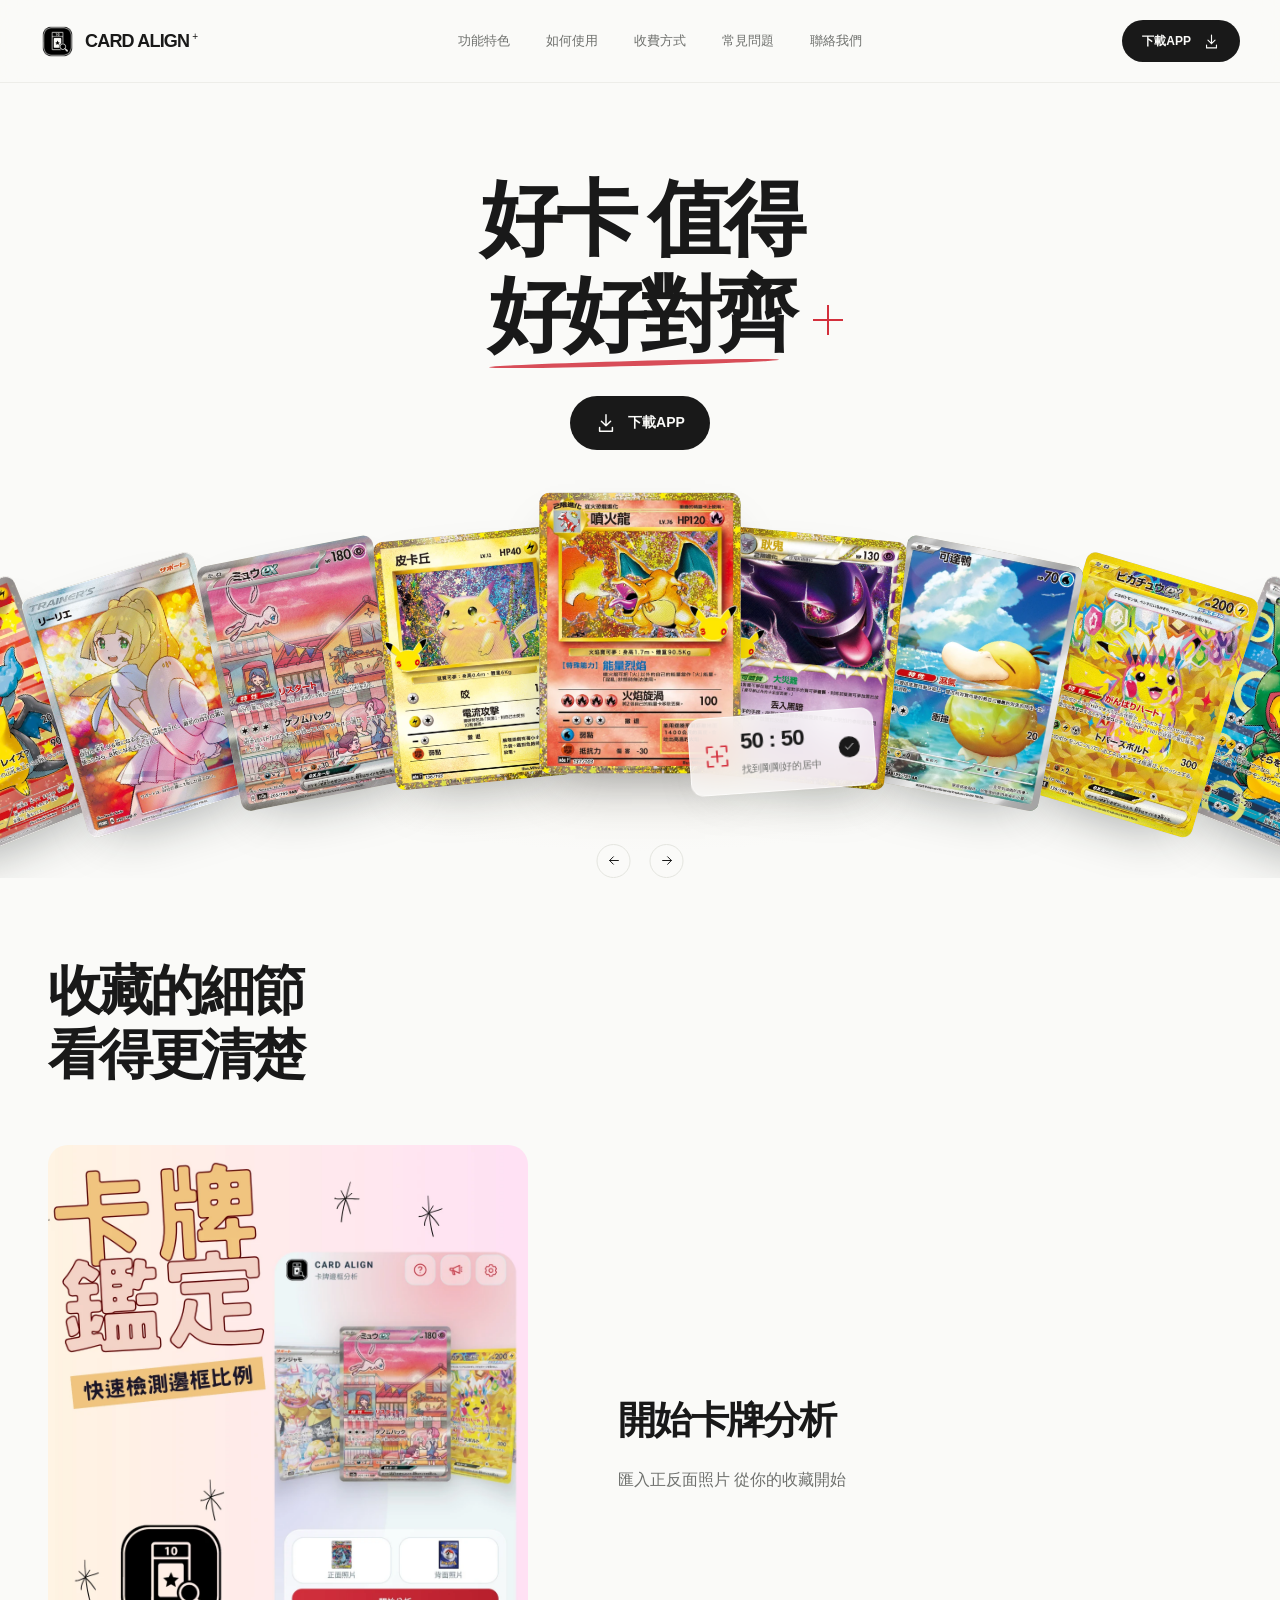
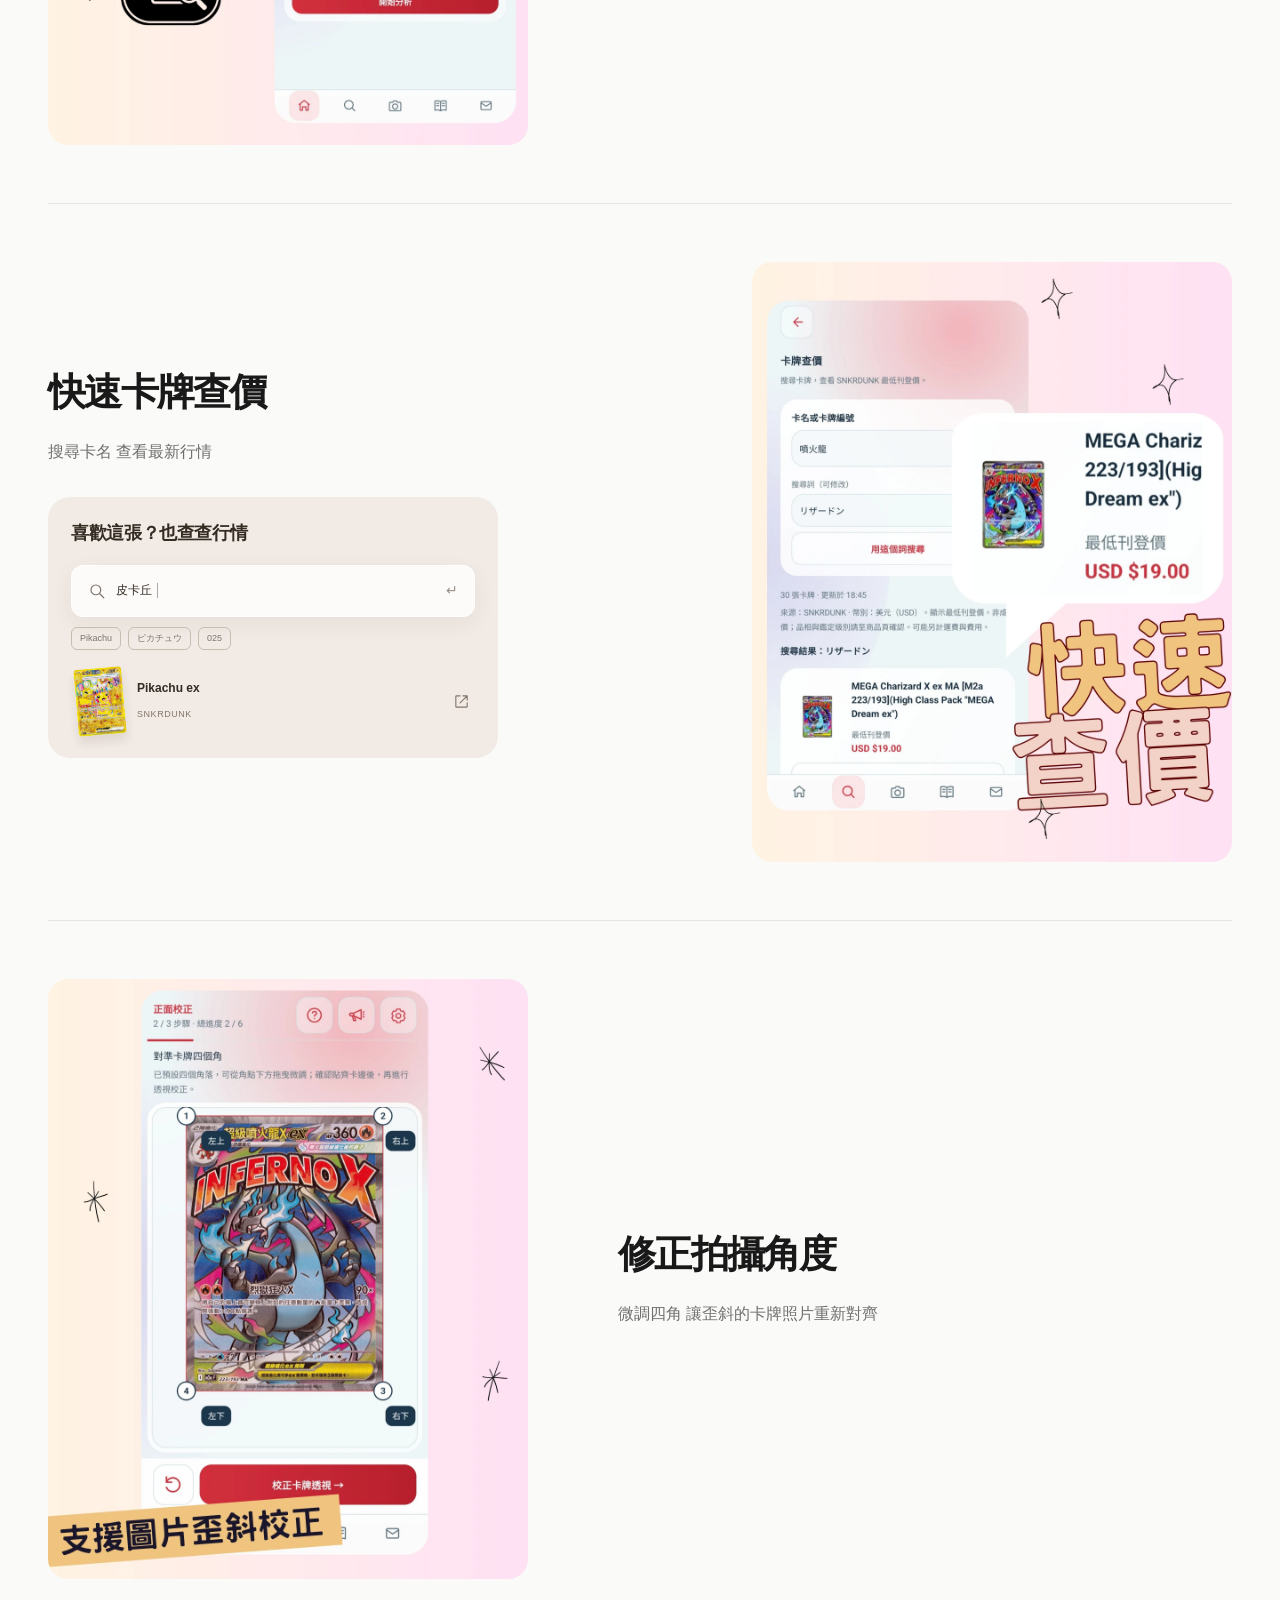
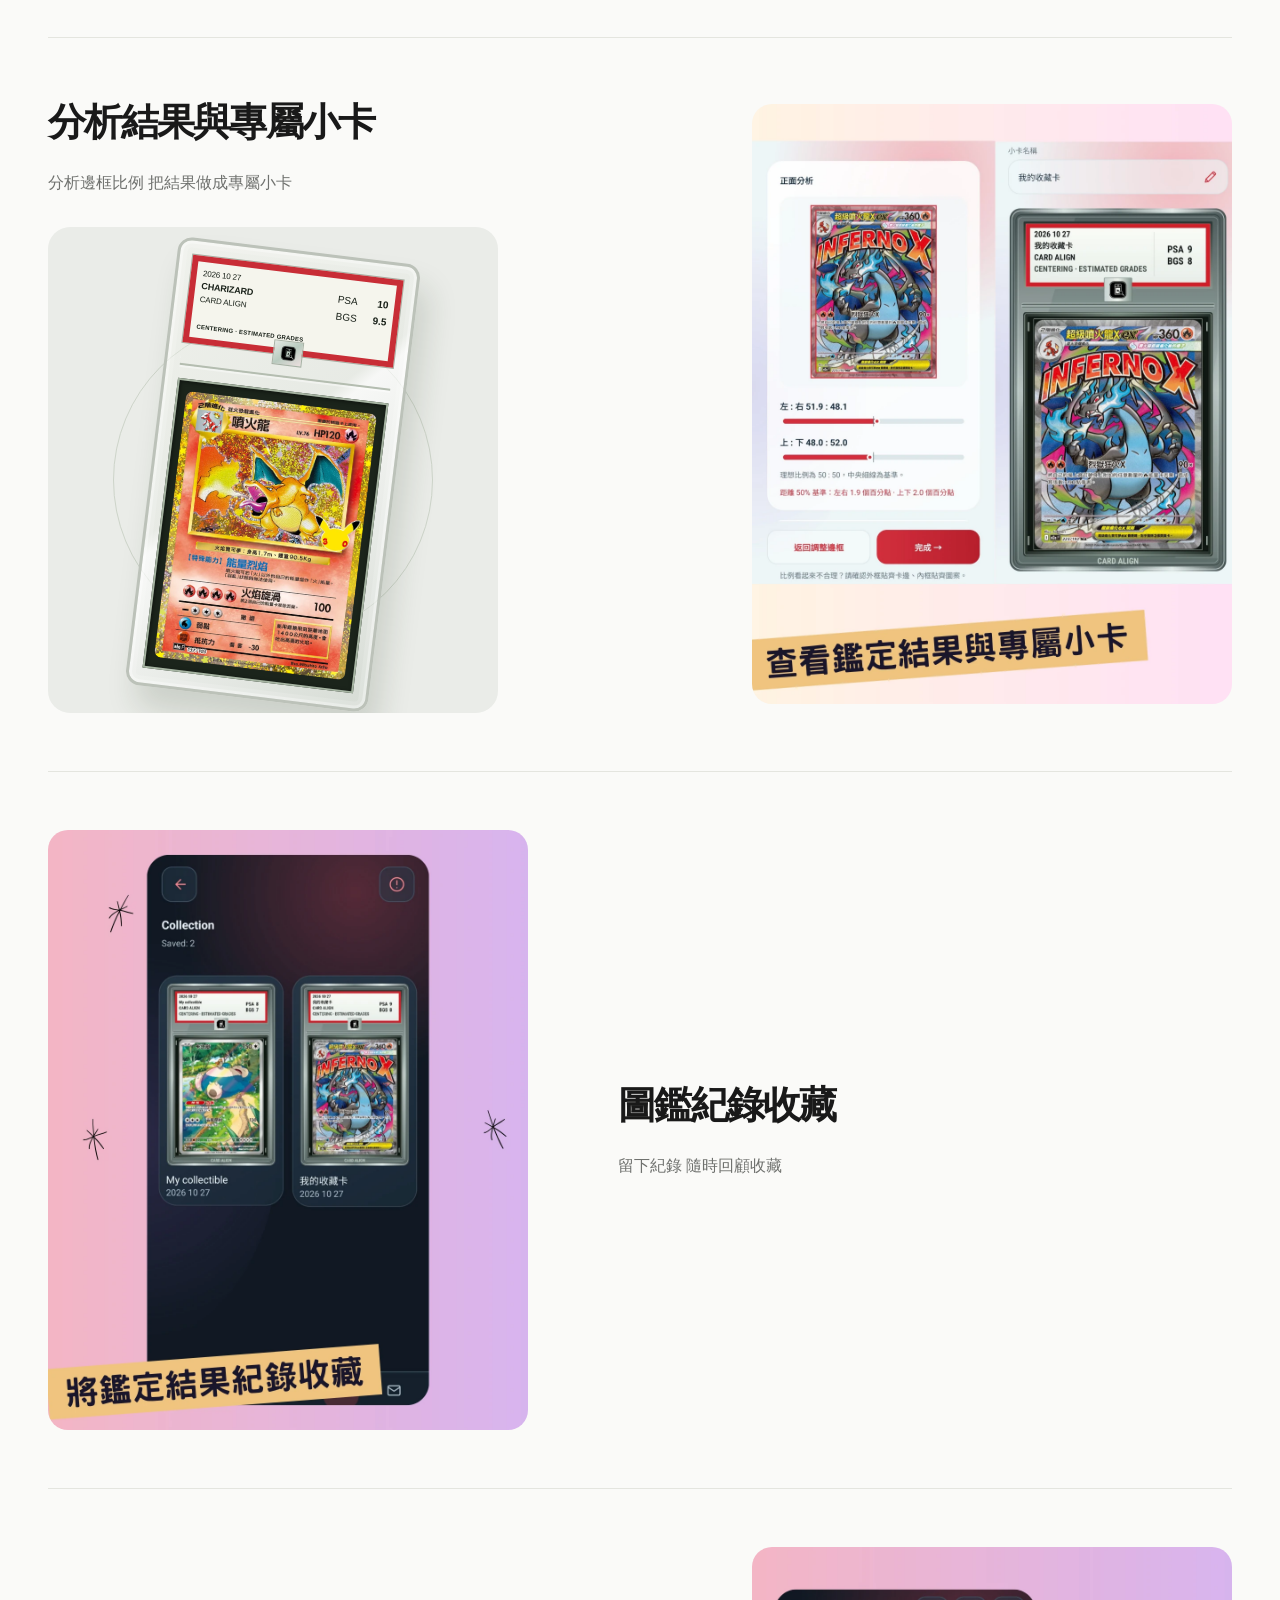
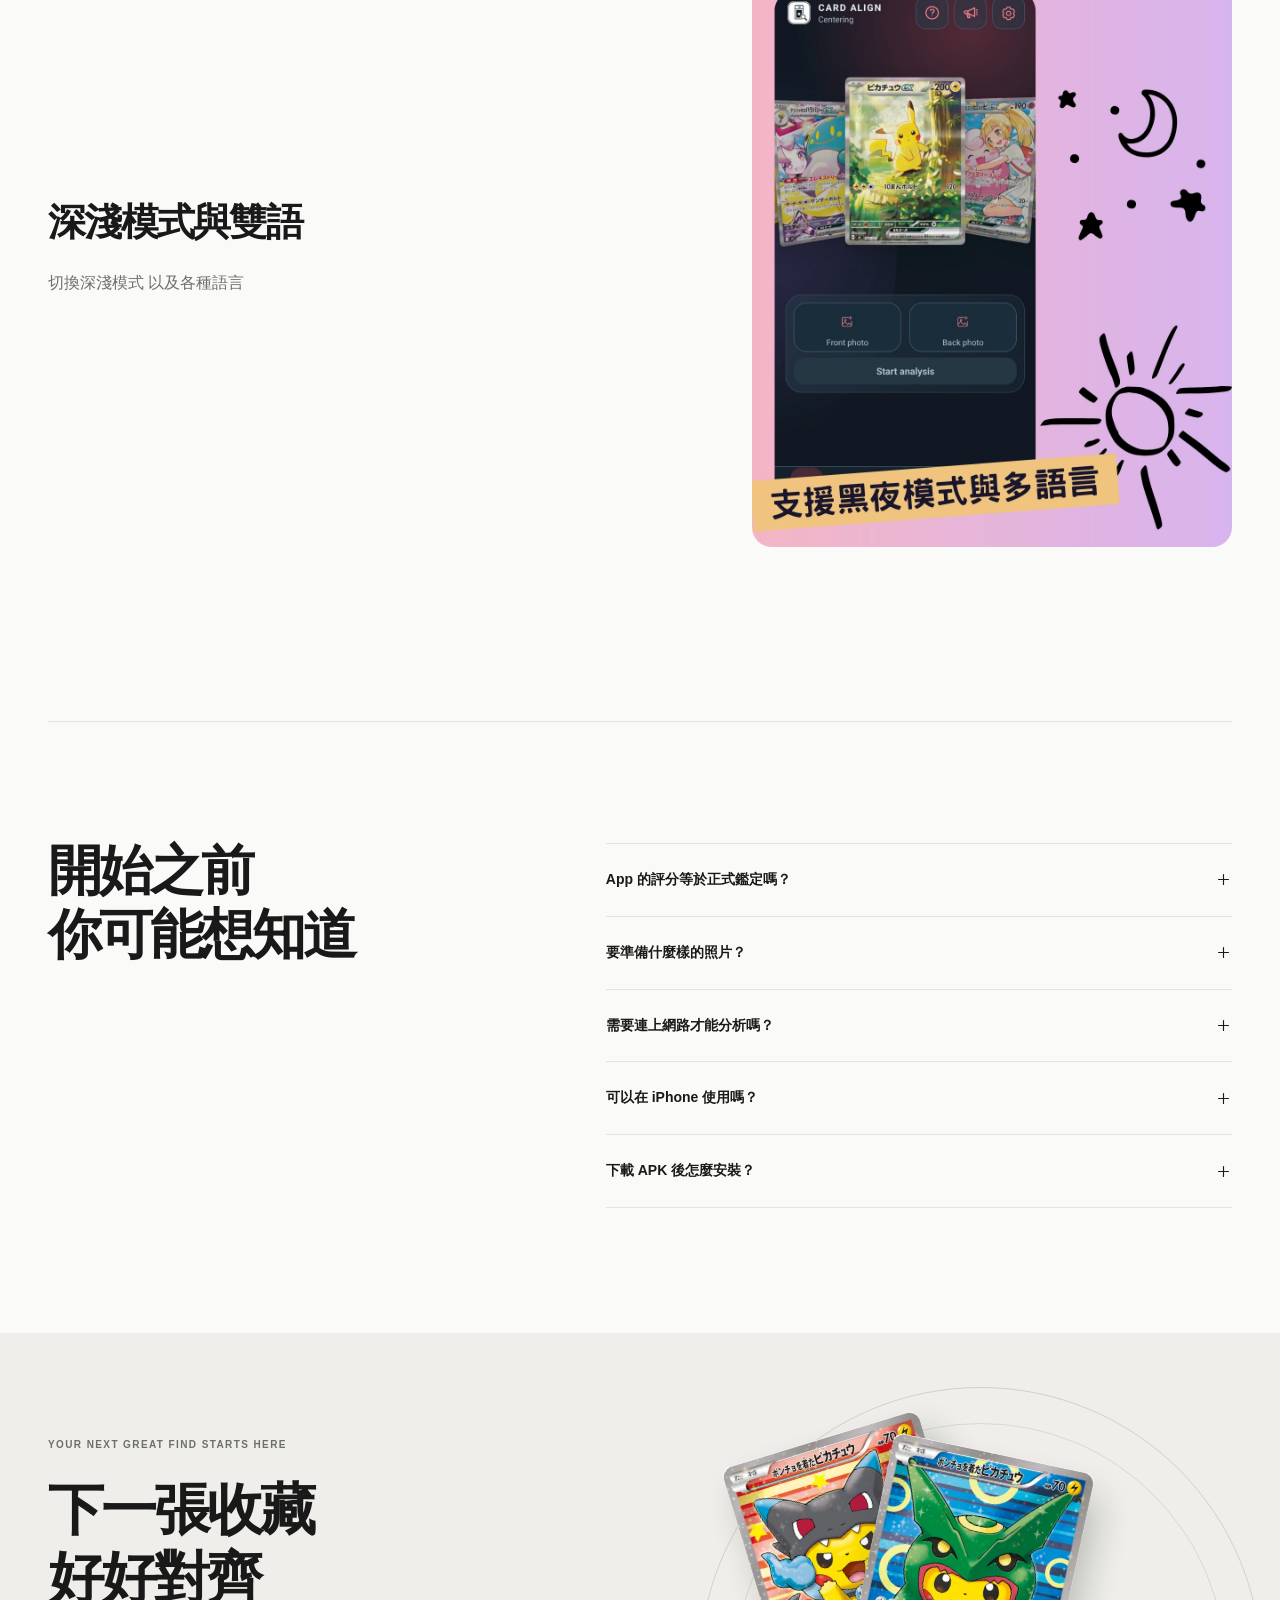
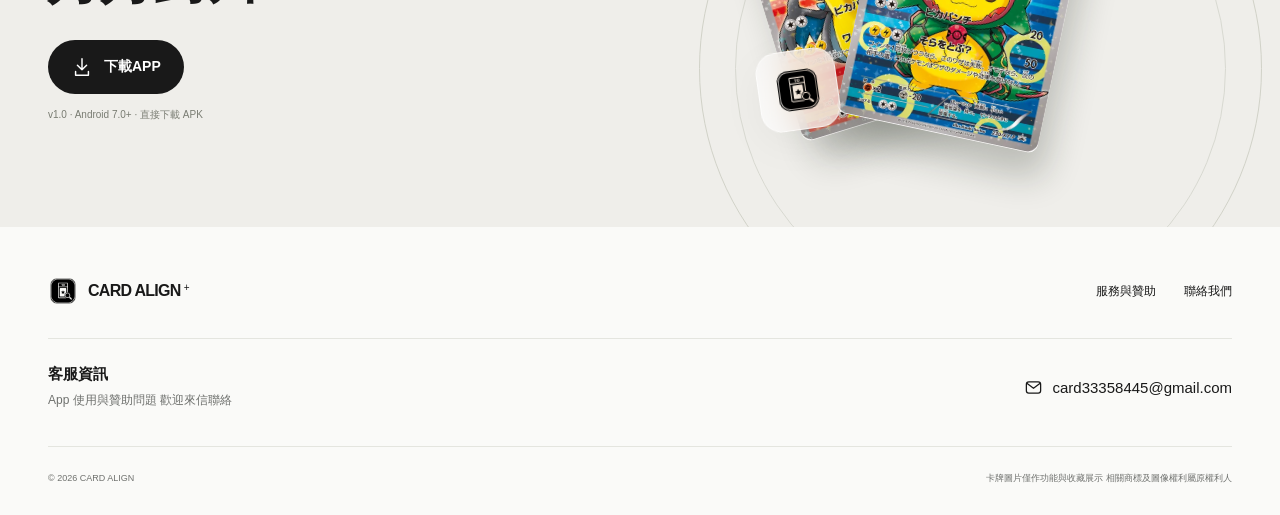
==== commit 2c773c1a: "Trim pricing descriptions and use consistent download icons" ====
--- a/index.html
+++ b/index.html
@@ -44,7 +44,7 @@
 </a>
 <nav aria-label="主要導覽" class="desktop-nav"><a href="#features">功能特色</a><a href="tutorial.html">如何使用</a><a href="pricing.html">收費方式</a><a href="#faq">常見問題</a><a href="contact.html">聯絡我們</a></nav>
 <div class="header-actions">
-<a class="button button-small button-ink header-download" href="#download"><span>下載APP</span><svg class="icon"><use href="#i-arrow"></use></svg></a>
+<a class="button button-small button-ink header-download" href="#download"><span>下載APP</span><svg class="icon"><use href="#i-down"></use></svg></a>
 <button aria-controls="mobile-menu" aria-expanded="false" aria-label="開啟選單" class="icon-button menu-toggle" type="button"><svg class="icon"><use href="#i-menu"></use></svg></button>
 </div>
 </div>
@@ -115,7 +115,7 @@
 <details><summary><span>下載 APK 後怎麼安裝？</span><svg class="icon"><use href="#i-plus"></use></svg></summary><div class="faq-answer">點選下載按鈕直接儲存 APK 再從手機開啟檔案安裝 若系統要求 請只為這次使用的瀏覽器或檔案管理程式允許安裝來源 安裝後開啟 CARD ALIGN 即可開始匯入照片</div></details>
 </div>
 </section>
-<section aria-labelledby="download-title" class="download-section" id="download"><div class="download-inner container"><div class="download-copy reveal"><p class="eyebrow">YOUR NEXT GREAT FIND STARTS HERE</p><h2 id="download-title">下一張收藏 <br/>好好對齊</h2><a class="button button-ink apk-download" download="card-align-v1.0.apk" href="https://github.com/ice0819/Card-Align/releases/download/v1.0/card-align-v1.0.apk"><svg class="icon"><use href="#i-down"></use></svg><span>下載APP</span><svg class="icon"><use href="#i-arrow"></use></svg></a><span class="download-meta">v1.0 · Android 7.0+ · 直接下載 APK</span></div><div aria-hidden="true" class="download-art reveal"><div class="download-orbit"></div><img alt="" class="download-card card-one" height="502" loading="lazy" src="assets/cards/poncho-red.webp" width="360"/><img alt="" class="download-card card-two" height="502" loading="lazy" src="assets/cards/poncho-green.webp" width="360"/><span class="download-seal glass"><img alt="" height="48" loading="lazy" src="assets/logo.png" width="48"/></span></div></div></section>
+<section aria-labelledby="download-title" class="download-section" id="download"><div class="download-inner container"><div class="download-copy reveal"><p class="eyebrow">YOUR NEXT GREAT FIND STARTS HERE</p><h2 id="download-title">下一張收藏 <br/>好好對齊</h2><a class="button button-ink apk-download" download="card-align-v1.0.apk" href="https://github.com/ice0819/Card-Align/releases/download/v1.0/card-align-v1.0.apk"><svg class="icon"><use href="#i-down"></use></svg><span>下載APP</span></a><span class="download-meta">v1.0 · Android 7.0+ · 直接下載 APK</span></div><div aria-hidden="true" class="download-art reveal"><div class="download-orbit"></div><img alt="" class="download-card card-one" height="502" loading="lazy" src="assets/cards/poncho-red.webp" width="360"/><img alt="" class="download-card card-two" height="502" loading="lazy" src="assets/cards/poncho-green.webp" width="360"/><span class="download-seal glass"><img alt="" height="48" loading="lazy" src="assets/logo.png" width="48"/></span></div></div></section>
 </main>
 <footer class="site-footer container">
 <div class="footer-top">
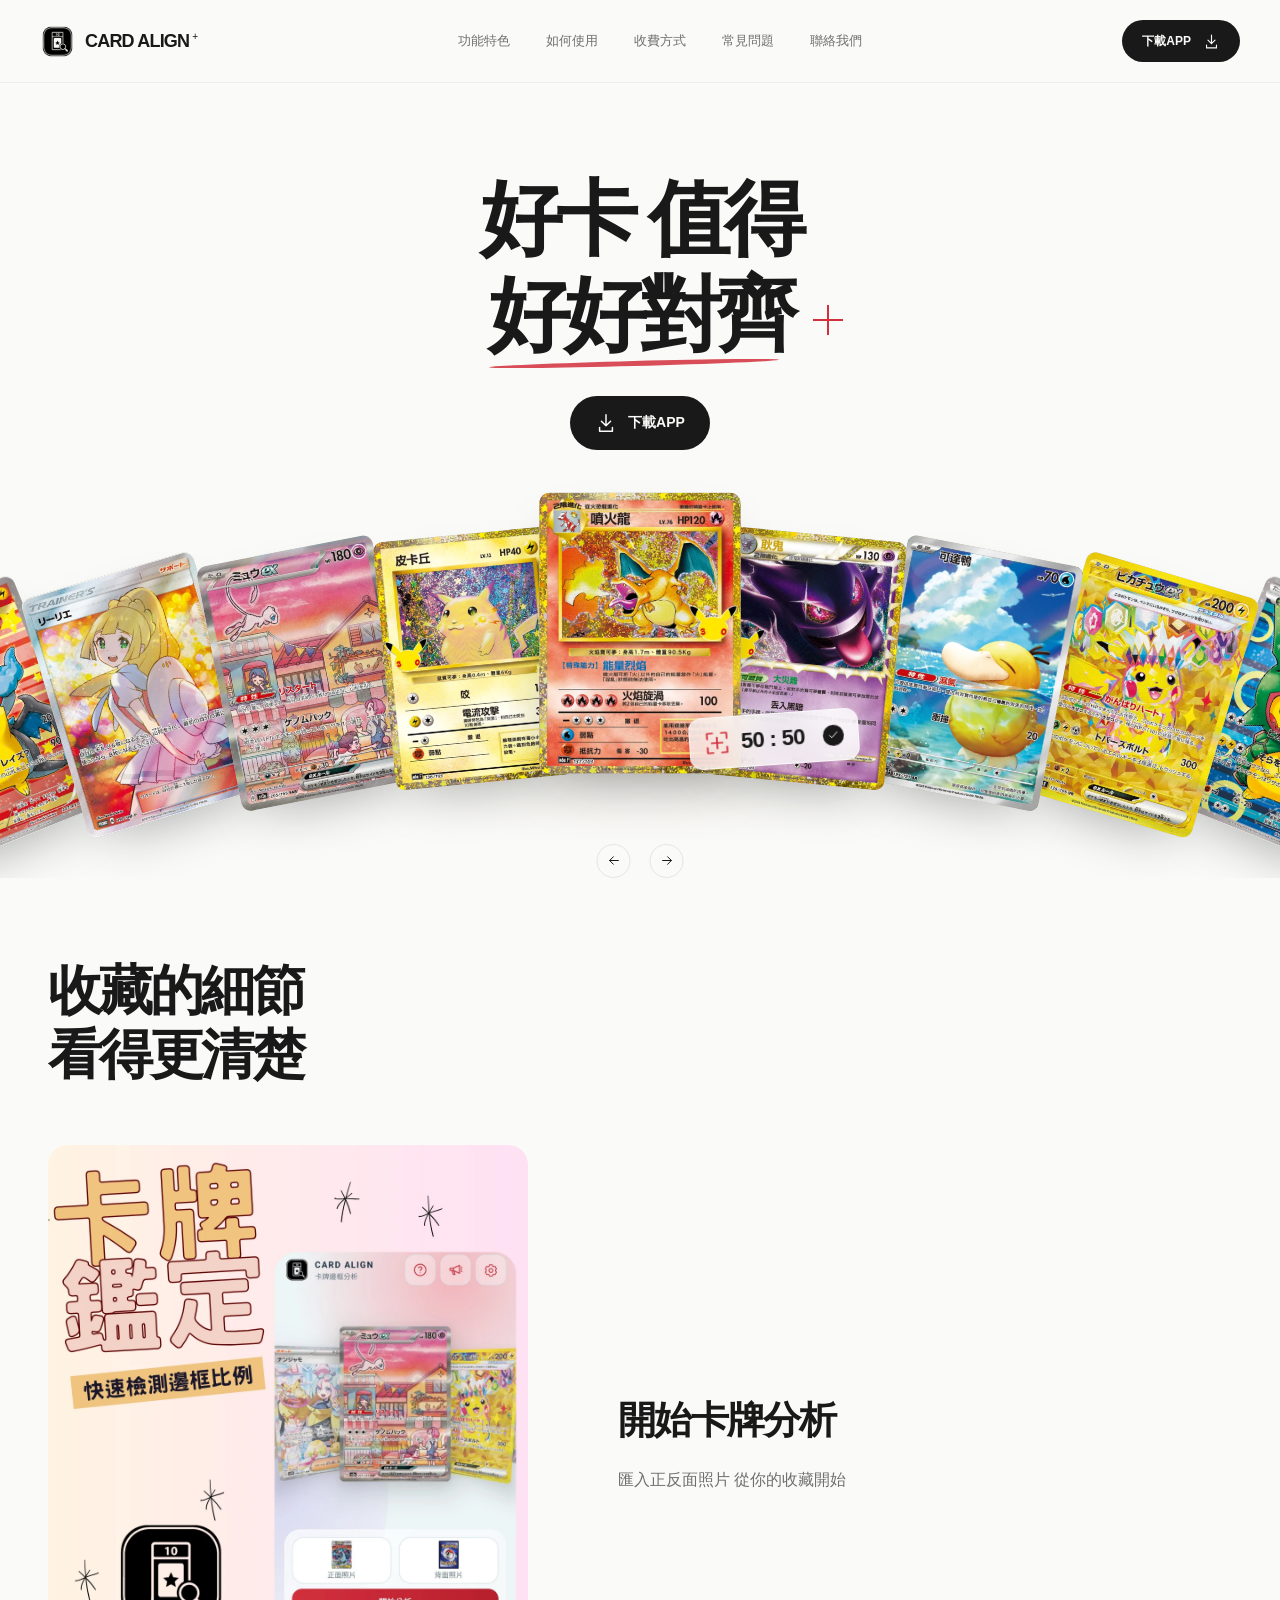
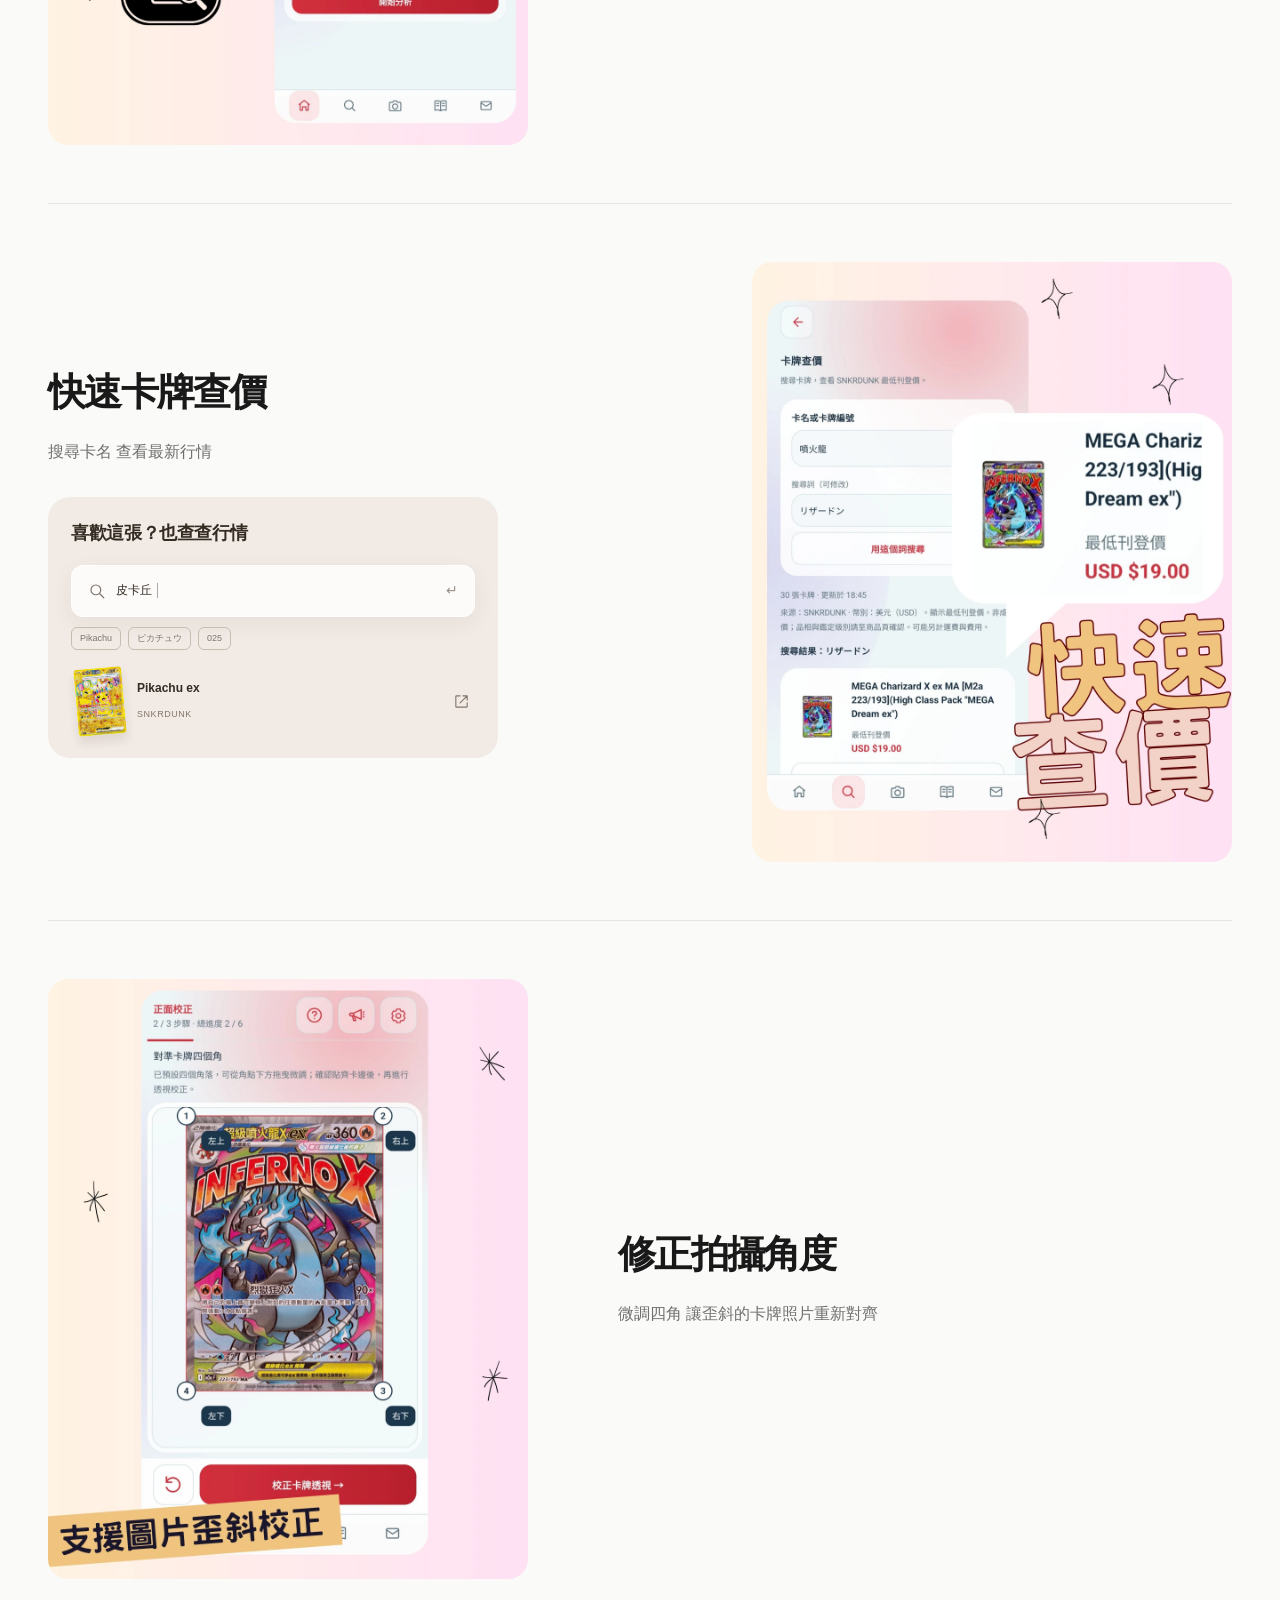
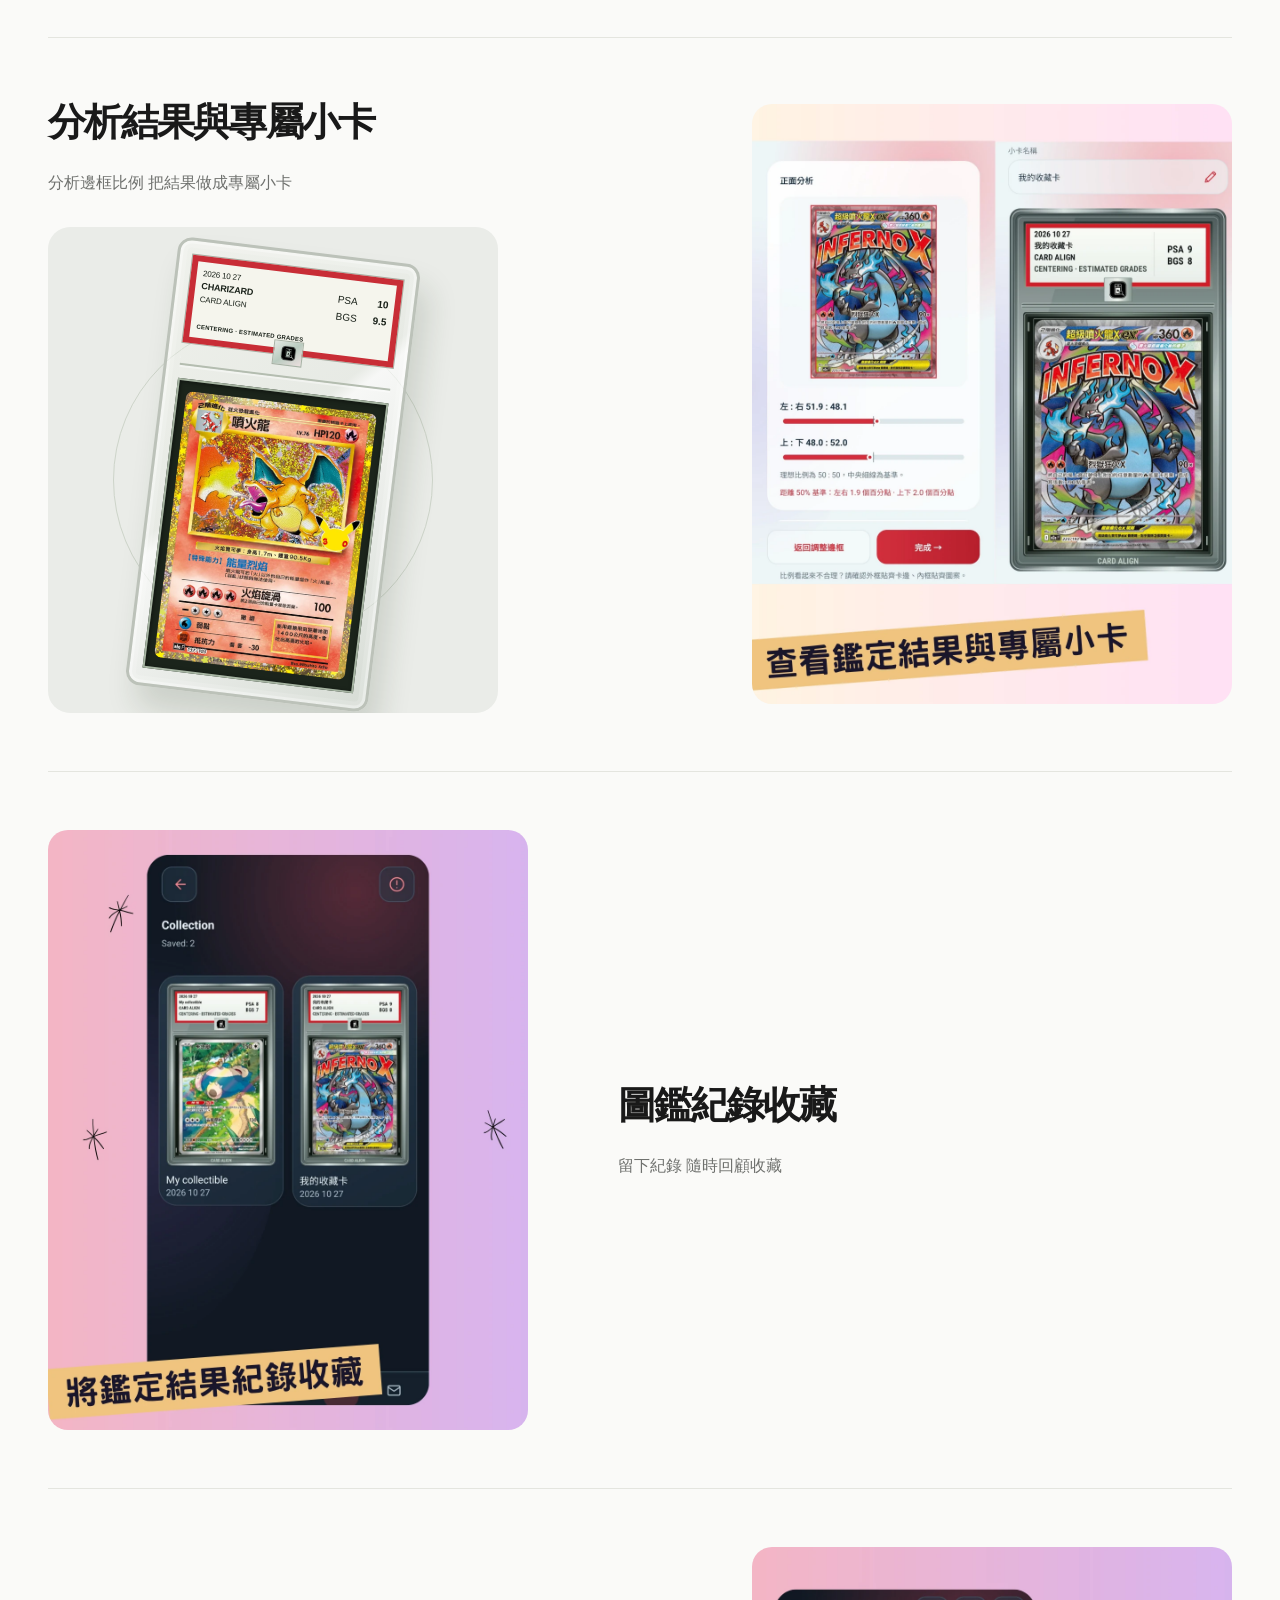
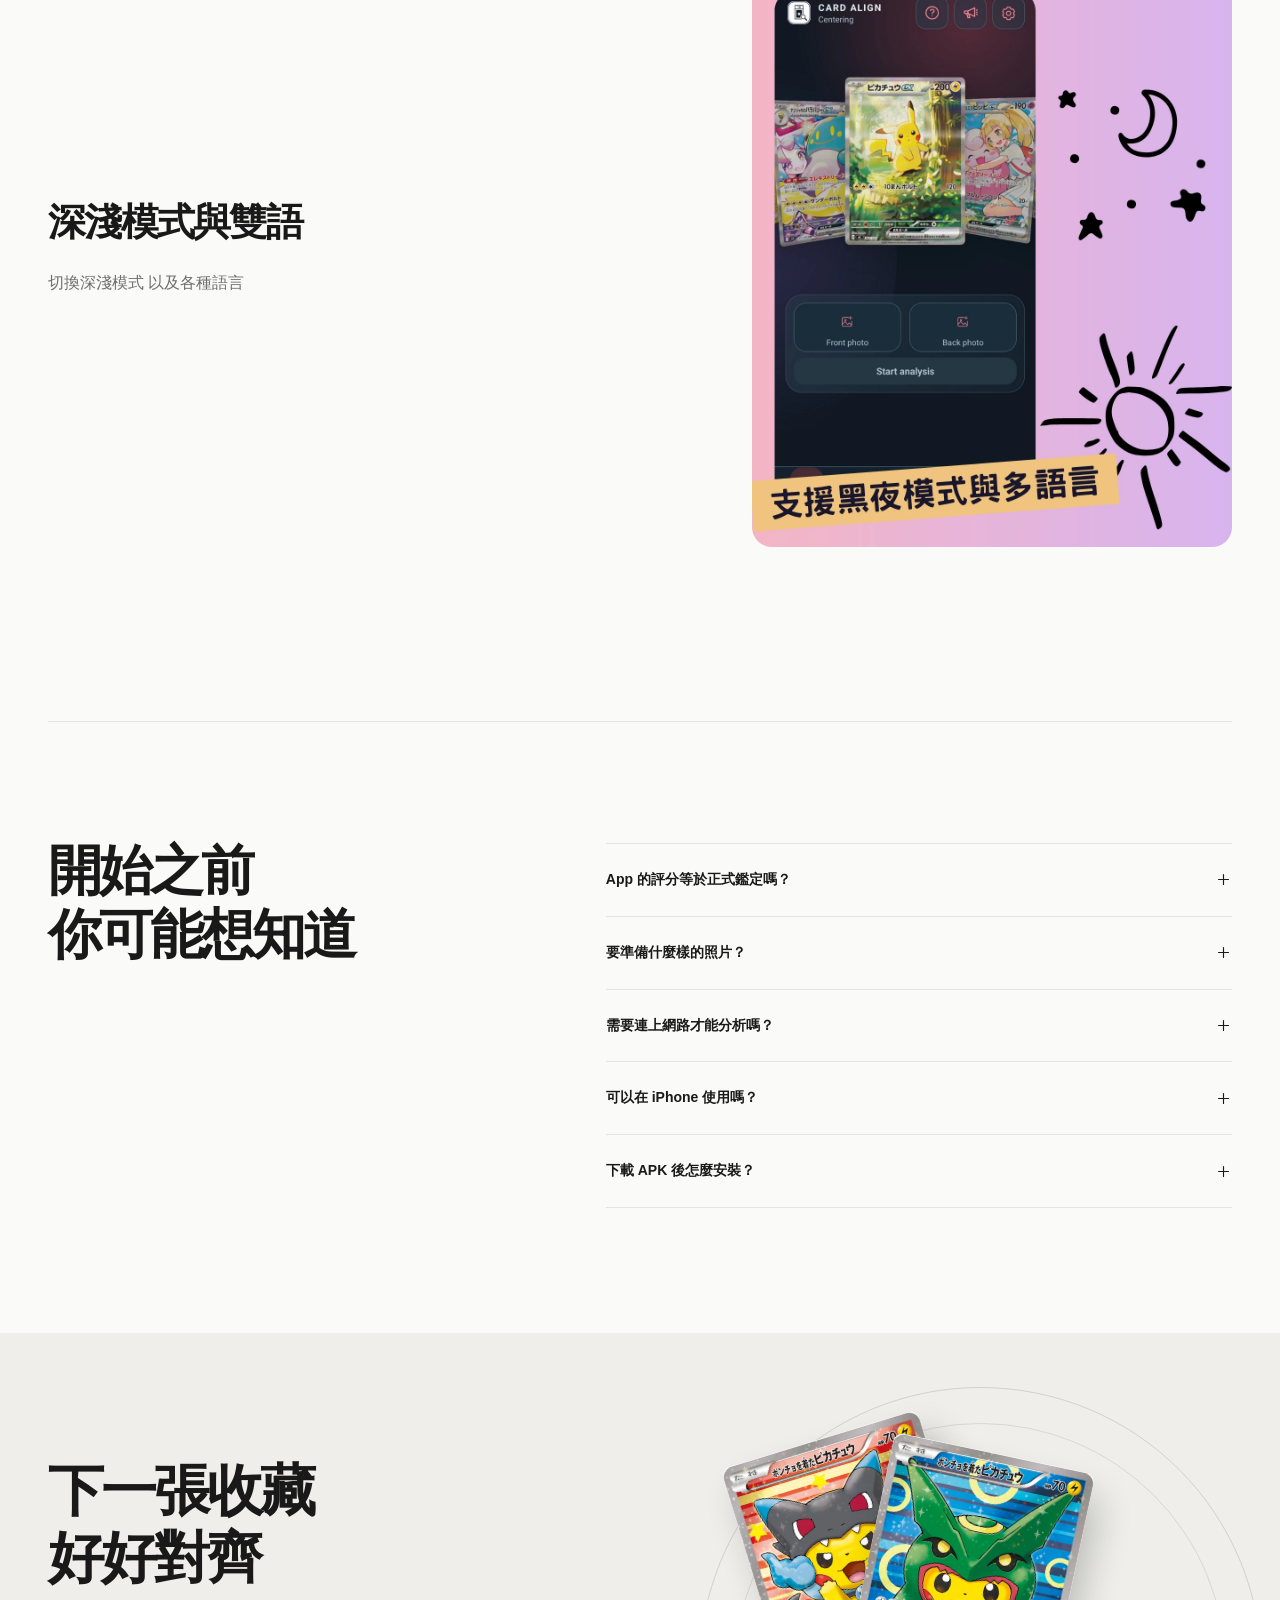
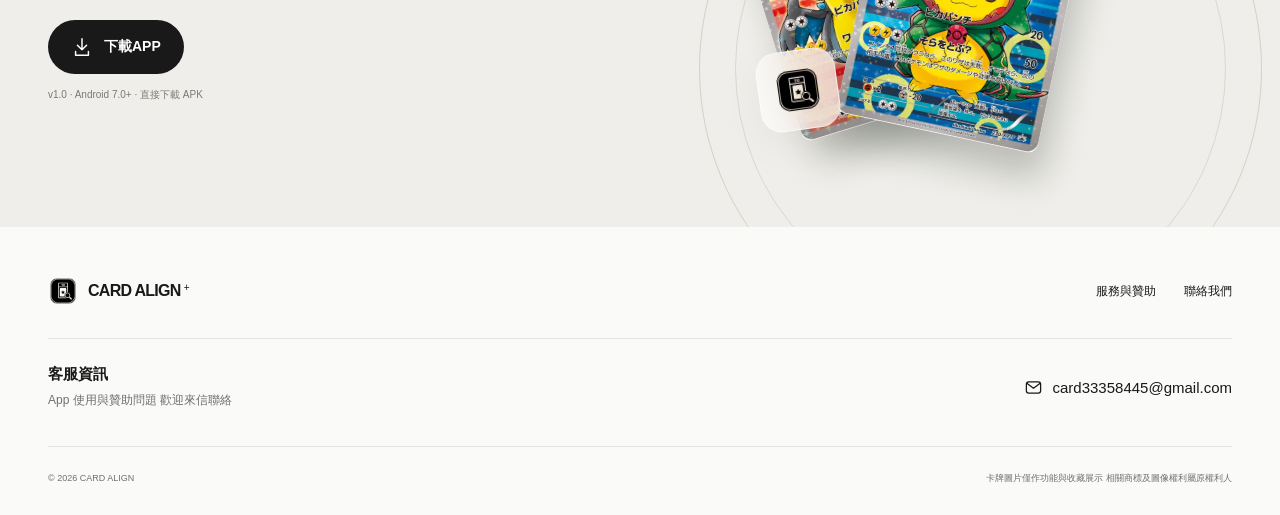
==== commit 80623f88: "Remove remaining download and centering slogans" ====
--- a/index.html
+++ b/index.html
@@ -71,7 +71,7 @@
 <button aria-label="Pikachu ex" class="showcase-card" data-name="Pikachu ex" style="--offset:3;--angle:17deg;--rise:42px;--layer:2" type="button"><img alt="皮卡丘 ex 卡牌" decoding="async" height="502" src="assets/cards/pikachu-ex.webp" width="360"/></button>
 <button aria-label="Poncho Pikachu · Rayquaza" class="showcase-card" data-name="Poncho Pikachu · Rayquaza" style="--offset:4;--angle:21deg;--rise:70px;--layer:1" type="button"><img alt="穿著烈空坐斗篷的皮卡丘卡牌" decoding="async" height="502" src="assets/cards/poncho-green.webp" width="360"/></button>
 </div>
-<div class="showcase-badge glass"><svg class="icon"><use href="#i-scan"></use></svg><div><strong>50 : 50</strong><span>找到剛剛好的居中</span></div><span class="badge-tick"><svg class="icon"><use href="#i-check"></use></svg></span></div>
+<div class="showcase-badge glass"><svg class="icon"><use href="#i-scan"></use></svg><div><strong>50 : 50</strong></div><span class="badge-tick"><svg class="icon"><use href="#i-check"></use></svg></span></div>
 <div class="showcase-controls"><button aria-label="上一張卡牌" class="icon-button showcase-prev" type="button"><svg class="icon"><use href="#i-arrow"></use></svg></button><button aria-label="下一張卡牌" class="icon-button showcase-next" type="button"><svg class="icon"><use href="#i-arrow"></use></svg></button></div>
 <span aria-live="polite" class="sr-only" id="carousel-status"></span>
 </div>
@@ -115,7 +115,7 @@
 <details><summary><span>下載 APK 後怎麼安裝？</span><svg class="icon"><use href="#i-plus"></use></svg></summary><div class="faq-answer">點選下載按鈕直接儲存 APK 再從手機開啟檔案安裝 若系統要求 請只為這次使用的瀏覽器或檔案管理程式允許安裝來源 安裝後開啟 CARD ALIGN 即可開始匯入照片</div></details>
 </div>
 </section>
-<section aria-labelledby="download-title" class="download-section" id="download"><div class="download-inner container"><div class="download-copy reveal"><p class="eyebrow">YOUR NEXT GREAT FIND STARTS HERE</p><h2 id="download-title">下一張收藏 <br/>好好對齊</h2><a class="button button-ink apk-download" download="card-align-v1.0.apk" href="https://github.com/ice0819/Card-Align/releases/download/v1.0/card-align-v1.0.apk"><svg class="icon"><use href="#i-down"></use></svg><span>下載APP</span></a><span class="download-meta">v1.0 · Android 7.0+ · 直接下載 APK</span></div><div aria-hidden="true" class="download-art reveal"><div class="download-orbit"></div><img alt="" class="download-card card-one" height="502" loading="lazy" src="assets/cards/poncho-red.webp" width="360"/><img alt="" class="download-card card-two" height="502" loading="lazy" src="assets/cards/poncho-green.webp" width="360"/><span class="download-seal glass"><img alt="" height="48" loading="lazy" src="assets/logo.png" width="48"/></span></div></div></section>
+<section aria-labelledby="download-title" class="download-section" id="download"><div class="download-inner container"><div class="download-copy reveal"><h2 id="download-title">下一張收藏 <br/>好好對齊</h2><a class="button button-ink apk-download" download="card-align-v1.0.apk" href="https://github.com/ice0819/Card-Align/releases/download/v1.0/card-align-v1.0.apk"><svg class="icon"><use href="#i-down"></use></svg><span>下載APP</span></a><span class="download-meta">v1.0 · Android 7.0+ · 直接下載 APK</span></div><div aria-hidden="true" class="download-art reveal"><div class="download-orbit"></div><img alt="" class="download-card card-one" height="502" loading="lazy" src="assets/cards/poncho-red.webp" width="360"/><img alt="" class="download-card card-two" height="502" loading="lazy" src="assets/cards/poncho-green.webp" width="360"/><span class="download-seal glass"><img alt="" height="48" loading="lazy" src="assets/logo.png" width="48"/></span></div></div></section>
 </main>
 <footer class="site-footer container">
 <div class="footer-top">
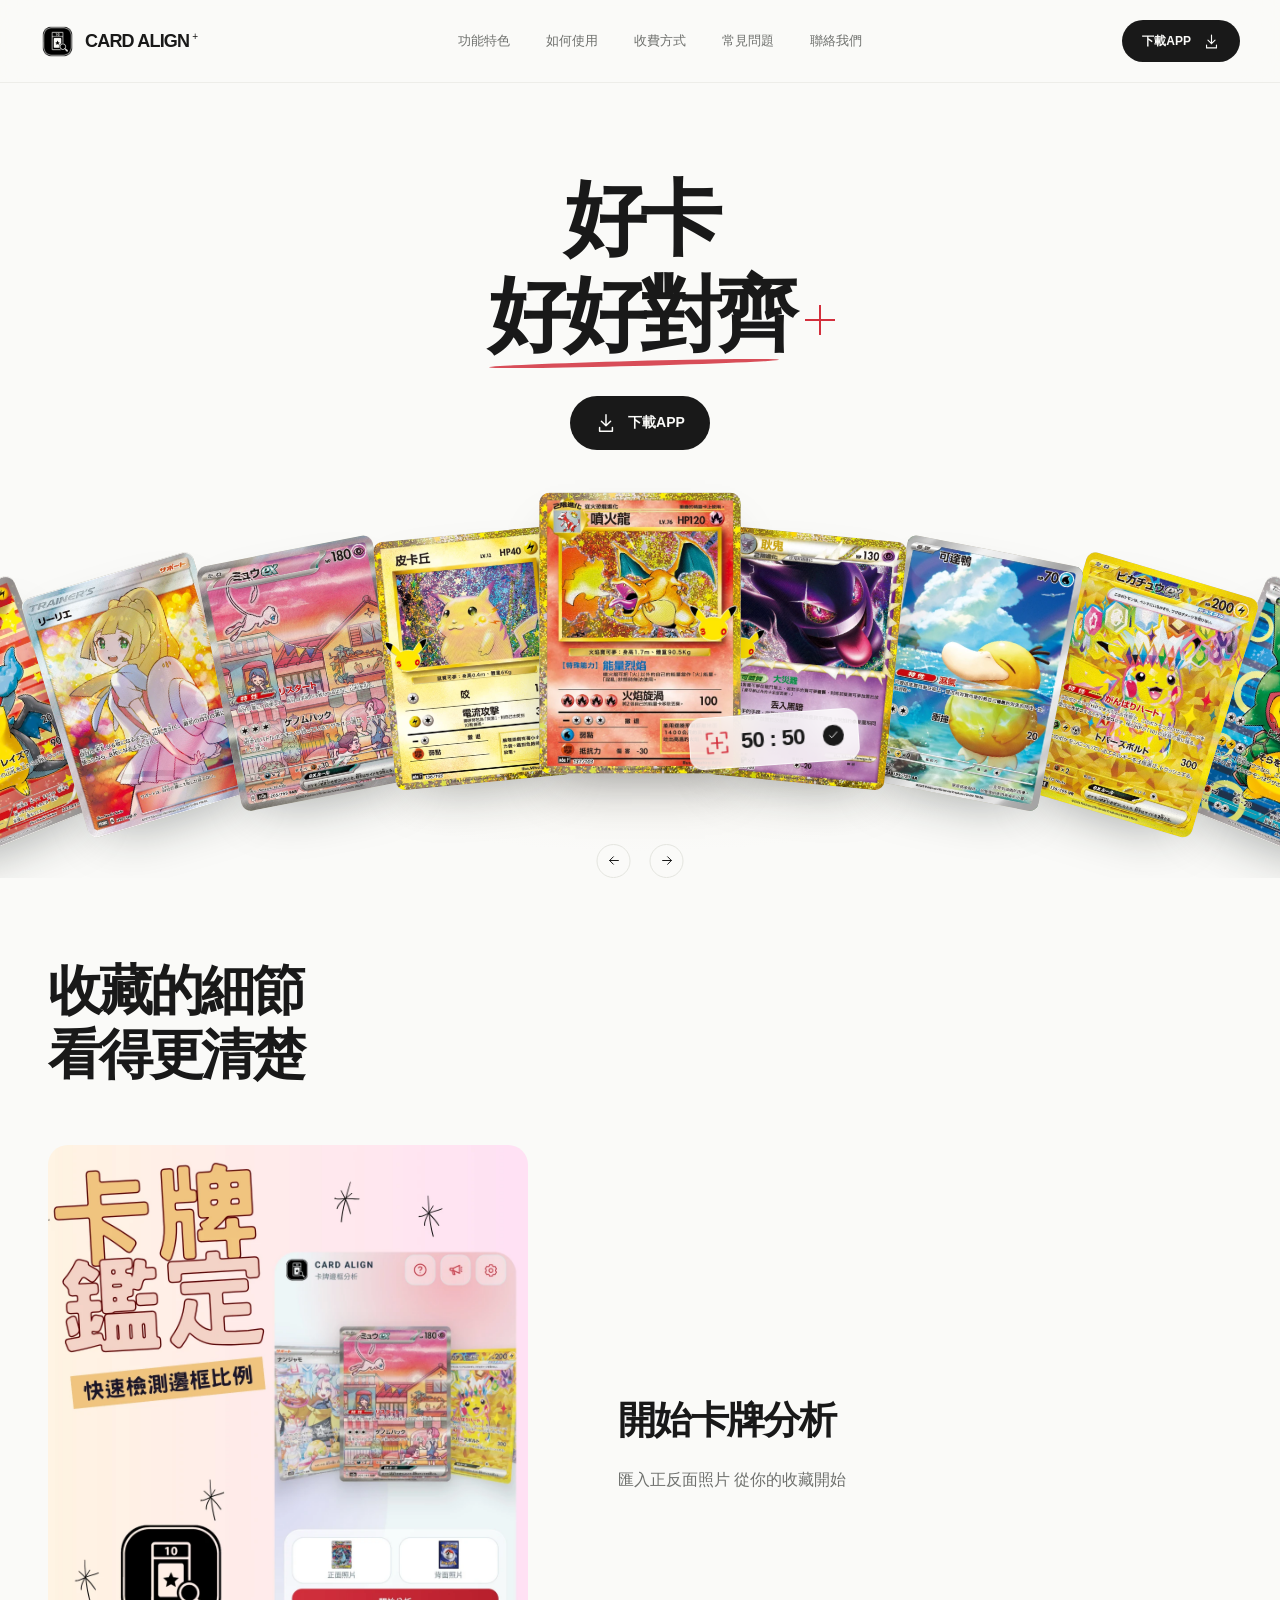
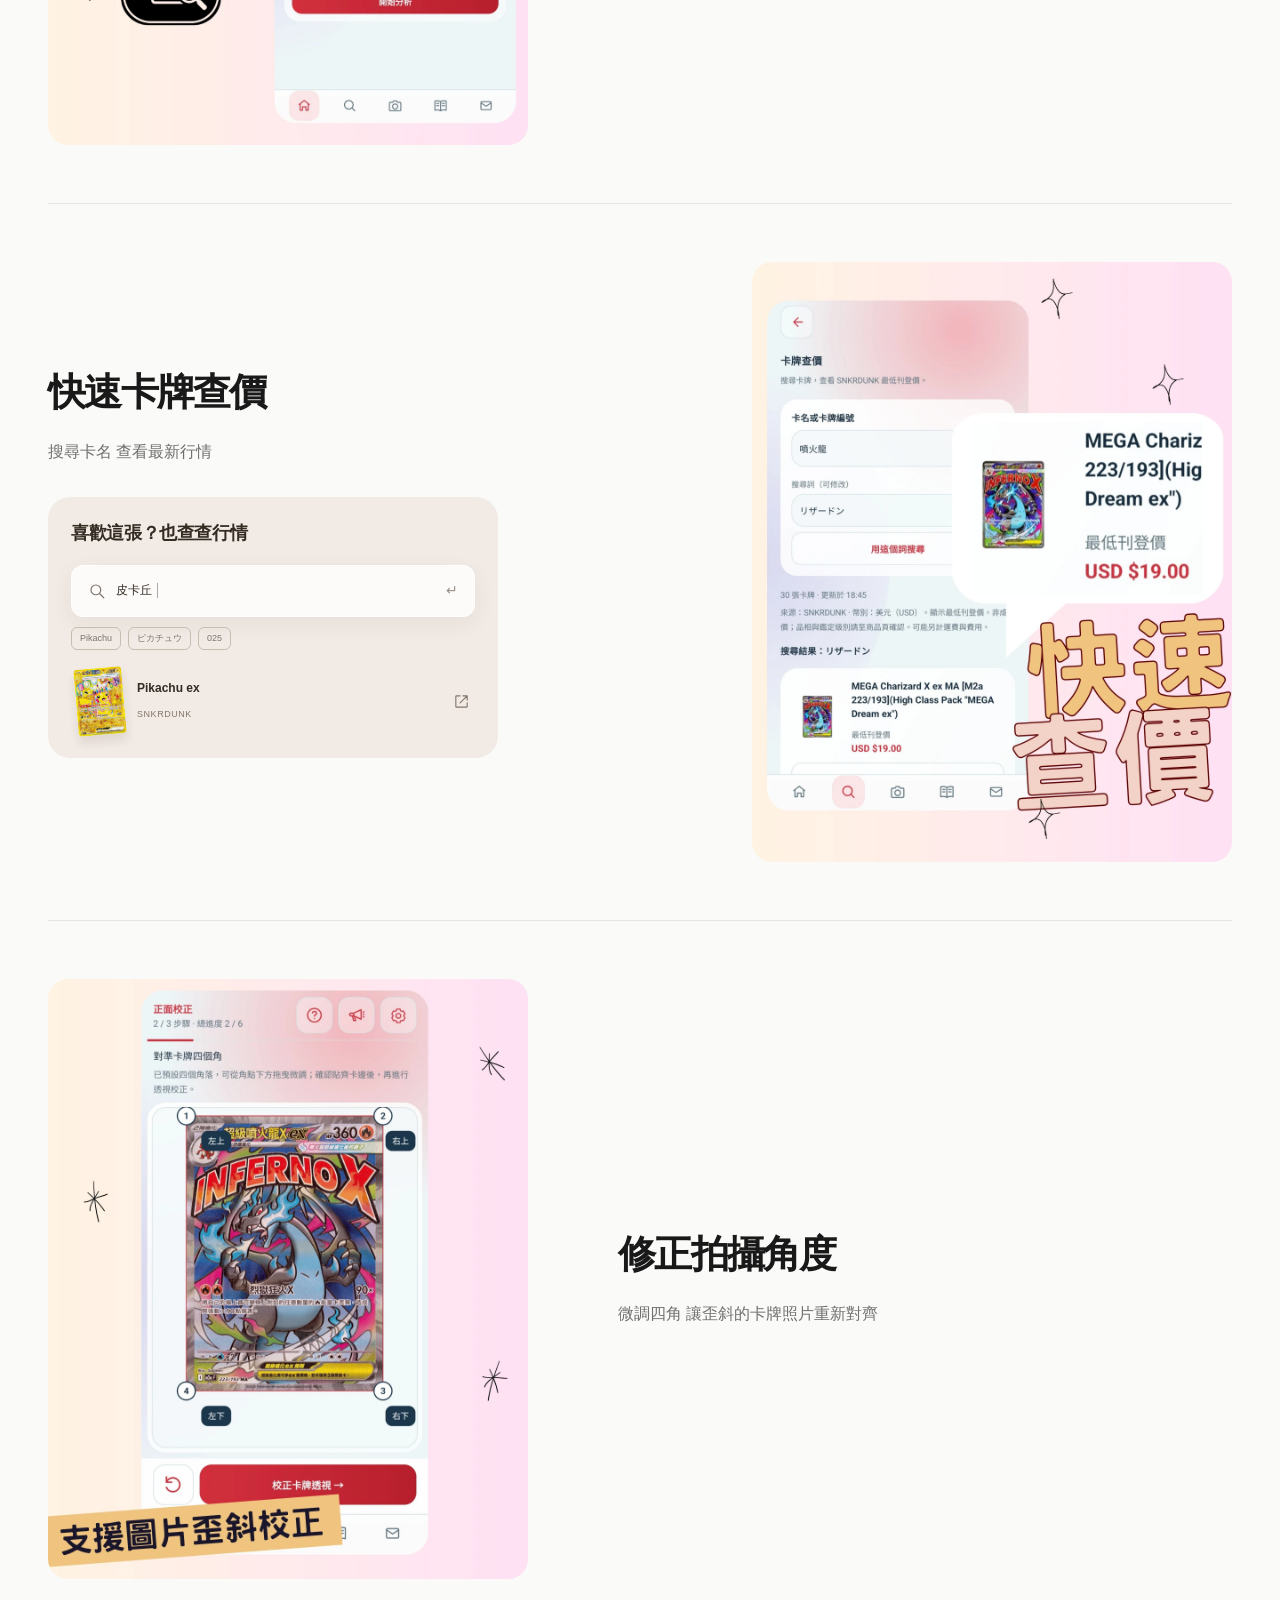
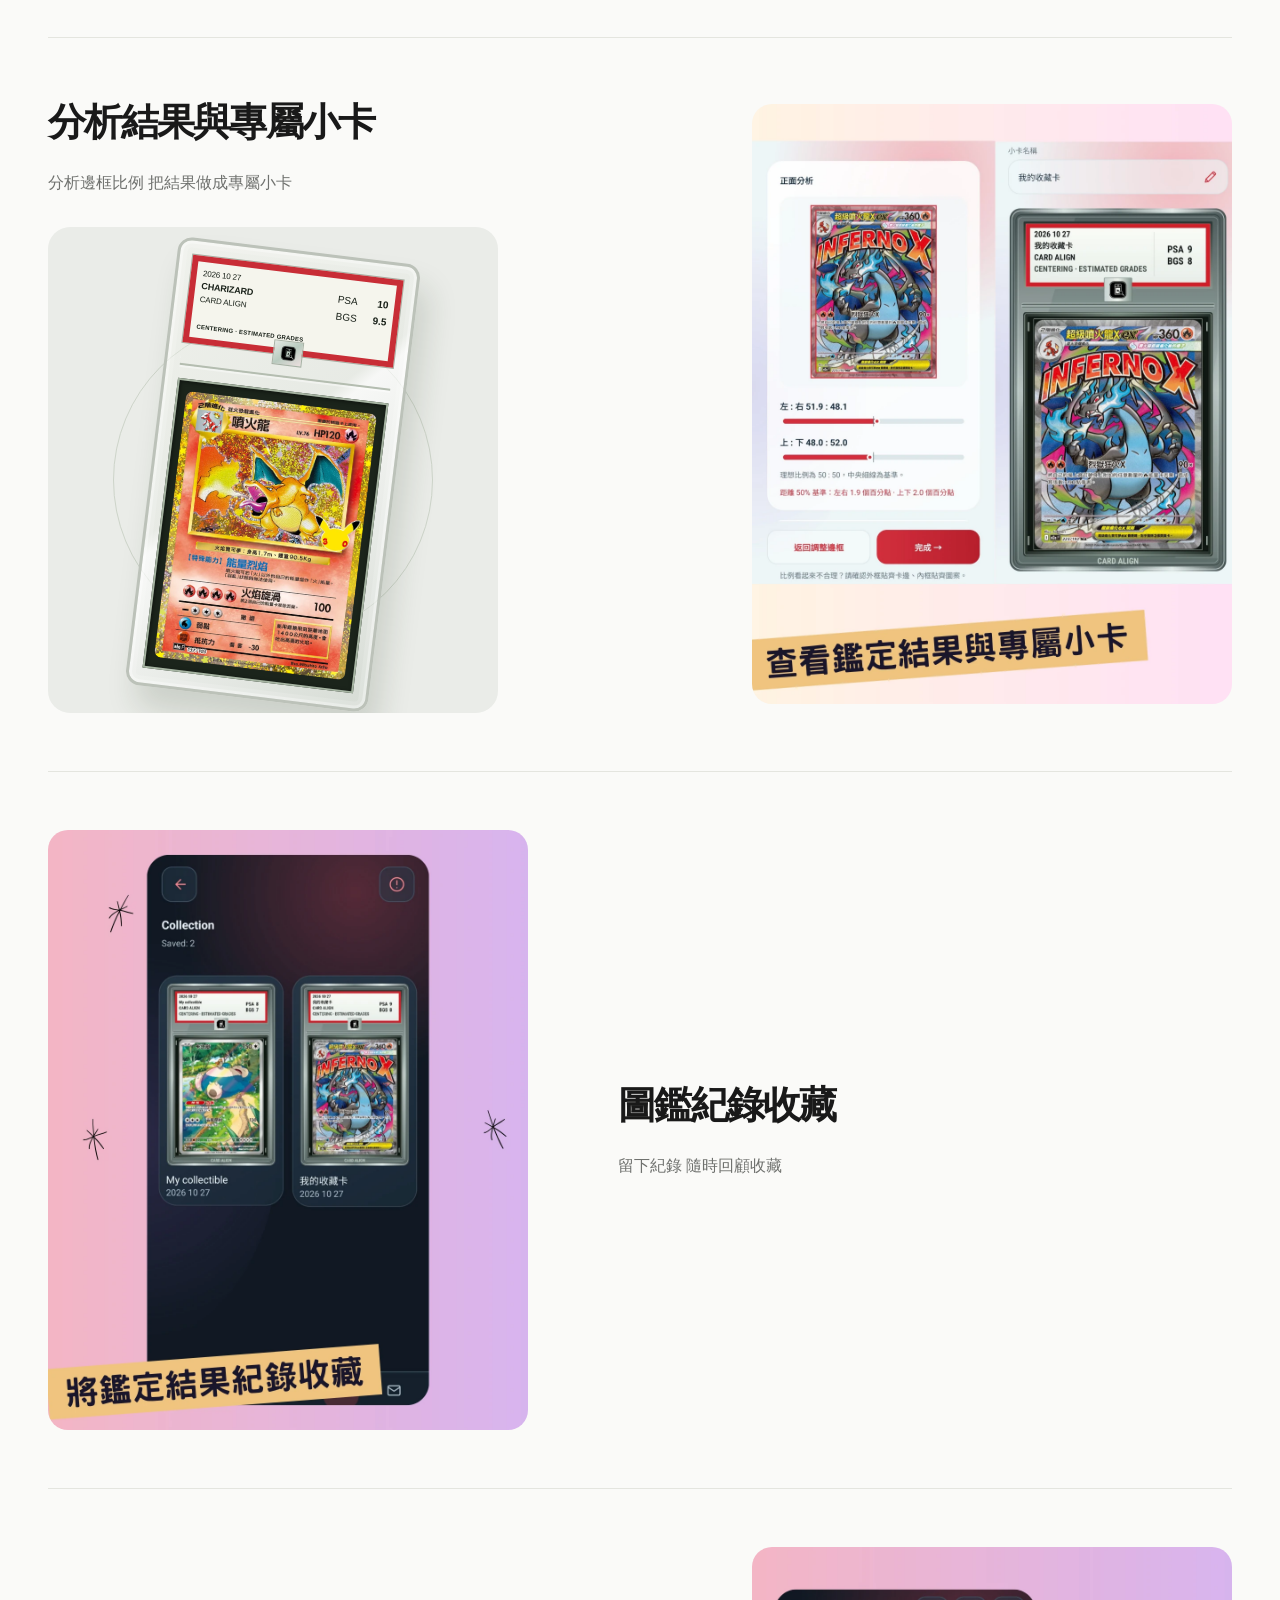
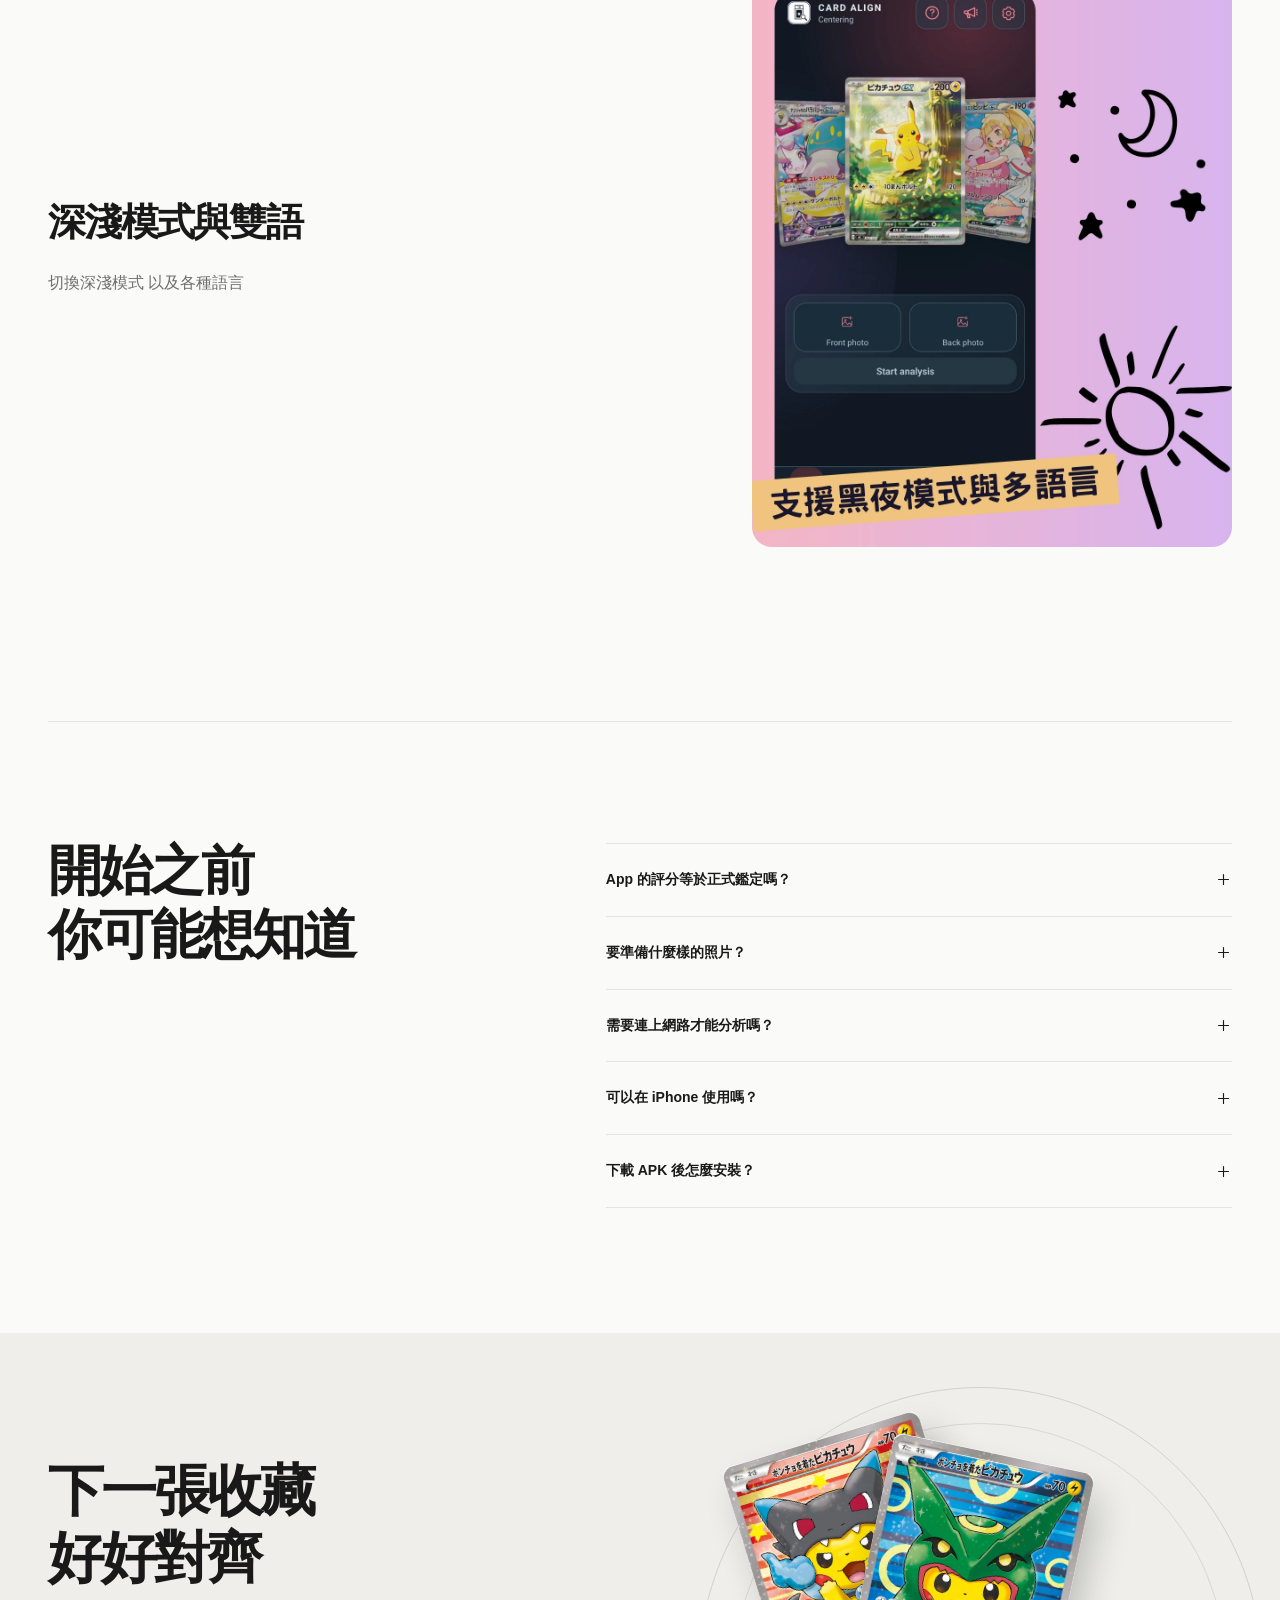
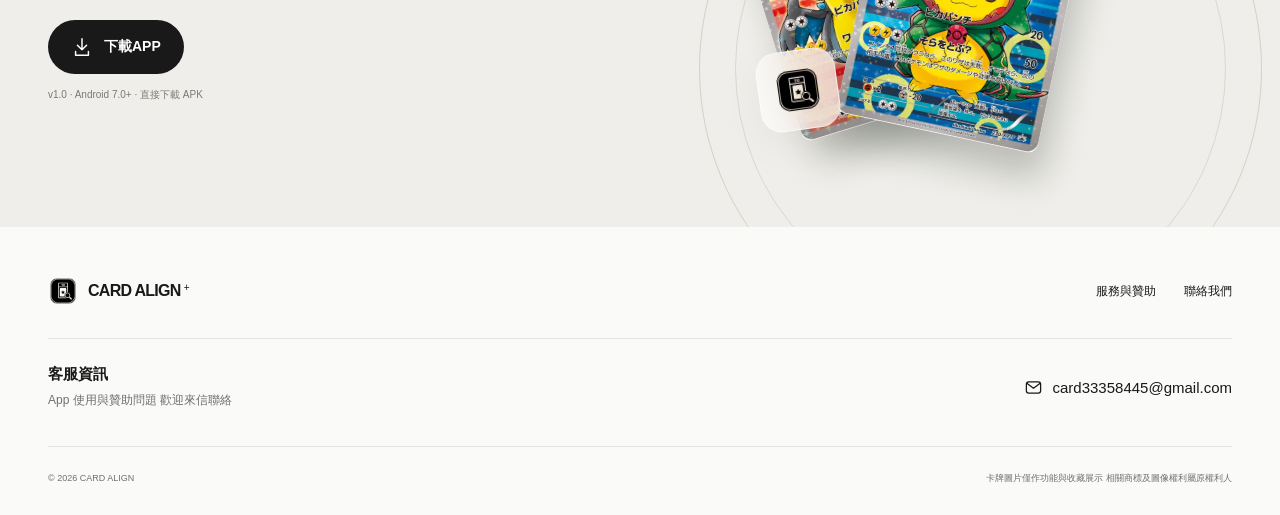
==== commit 6746aba9: "Shorten homepage heading to 好卡 好好對齊" ====
--- a/index.html
+++ b/index.html
@@ -7,7 +7,7 @@
 <meta content="#fafaf8" name="theme-color"/>
 <meta content="CARD ALIGN 卡牌邊框分析 App自動偵測內外框、分析正反面居中比例 製作你的收藏小卡 儲存、分享並收進專屬圖鑑" name="description"/>
 <meta content="website" property="og:type"/>
-<meta content="CARD ALIGN — 好卡 值得好好對齊" property="og:title"/>
+<meta content="CARD ALIGN — 好卡 好好對齊" property="og:title"/>
 <meta content="CARD ALIGN 卡牌邊框分析 App自動偵測內外框、分析正反面居中比例 製作你的收藏小卡 儲存、分享並收進專屬圖鑑" property="og:description"/>
 <meta content="https://ice0819.github.io/Card-Align/assets/social-preview.jpg" property="og:image"/>
 <meta content="https://ice0819.github.io/Card-Align/" property="og:url"/>
@@ -17,7 +17,7 @@
 <link href="styles.css" rel="stylesheet"/>
 <link as="image" fetchpriority="high" href="assets/cards/charizard.webp" rel="preload"/>
 <script defer="" src="script.js"></script>
-<title>CARD ALIGN — 好卡 值得好好對齊</title>
+<title>CARD ALIGN — 好卡 好好對齊</title>
 </head>
 <body class="home-page">
 <svg aria-hidden="true" class="icon-definitions" xmlns="http://www.w3.org/2000/svg">
@@ -53,7 +53,7 @@
 <main id="main">
 <section aria-labelledby="hero-title" class="hero">
 <div class="hero-copy container">
-<h1 id="hero-title"><span>好卡 值得</span><br/><span class="hero-emphasis">好好對齊</span><span aria-hidden="true" class="alignment-spark"></span></h1>
+<h1 id="hero-title"><span>好卡</span><br/><span class="hero-emphasis">好好對齊</span><span aria-hidden="true" class="alignment-spark"></span></h1>
 <div class="hero-actions">
 <a class="button apk-download button-ink" download="card-align-v1.0.apk" href="https://github.com/ice0819/Card-Align/releases/download/v1.0/card-align-v1.0.apk"><svg class="icon"><use href="#i-down"></use></svg><span>下載APP</span></a>
 </div>
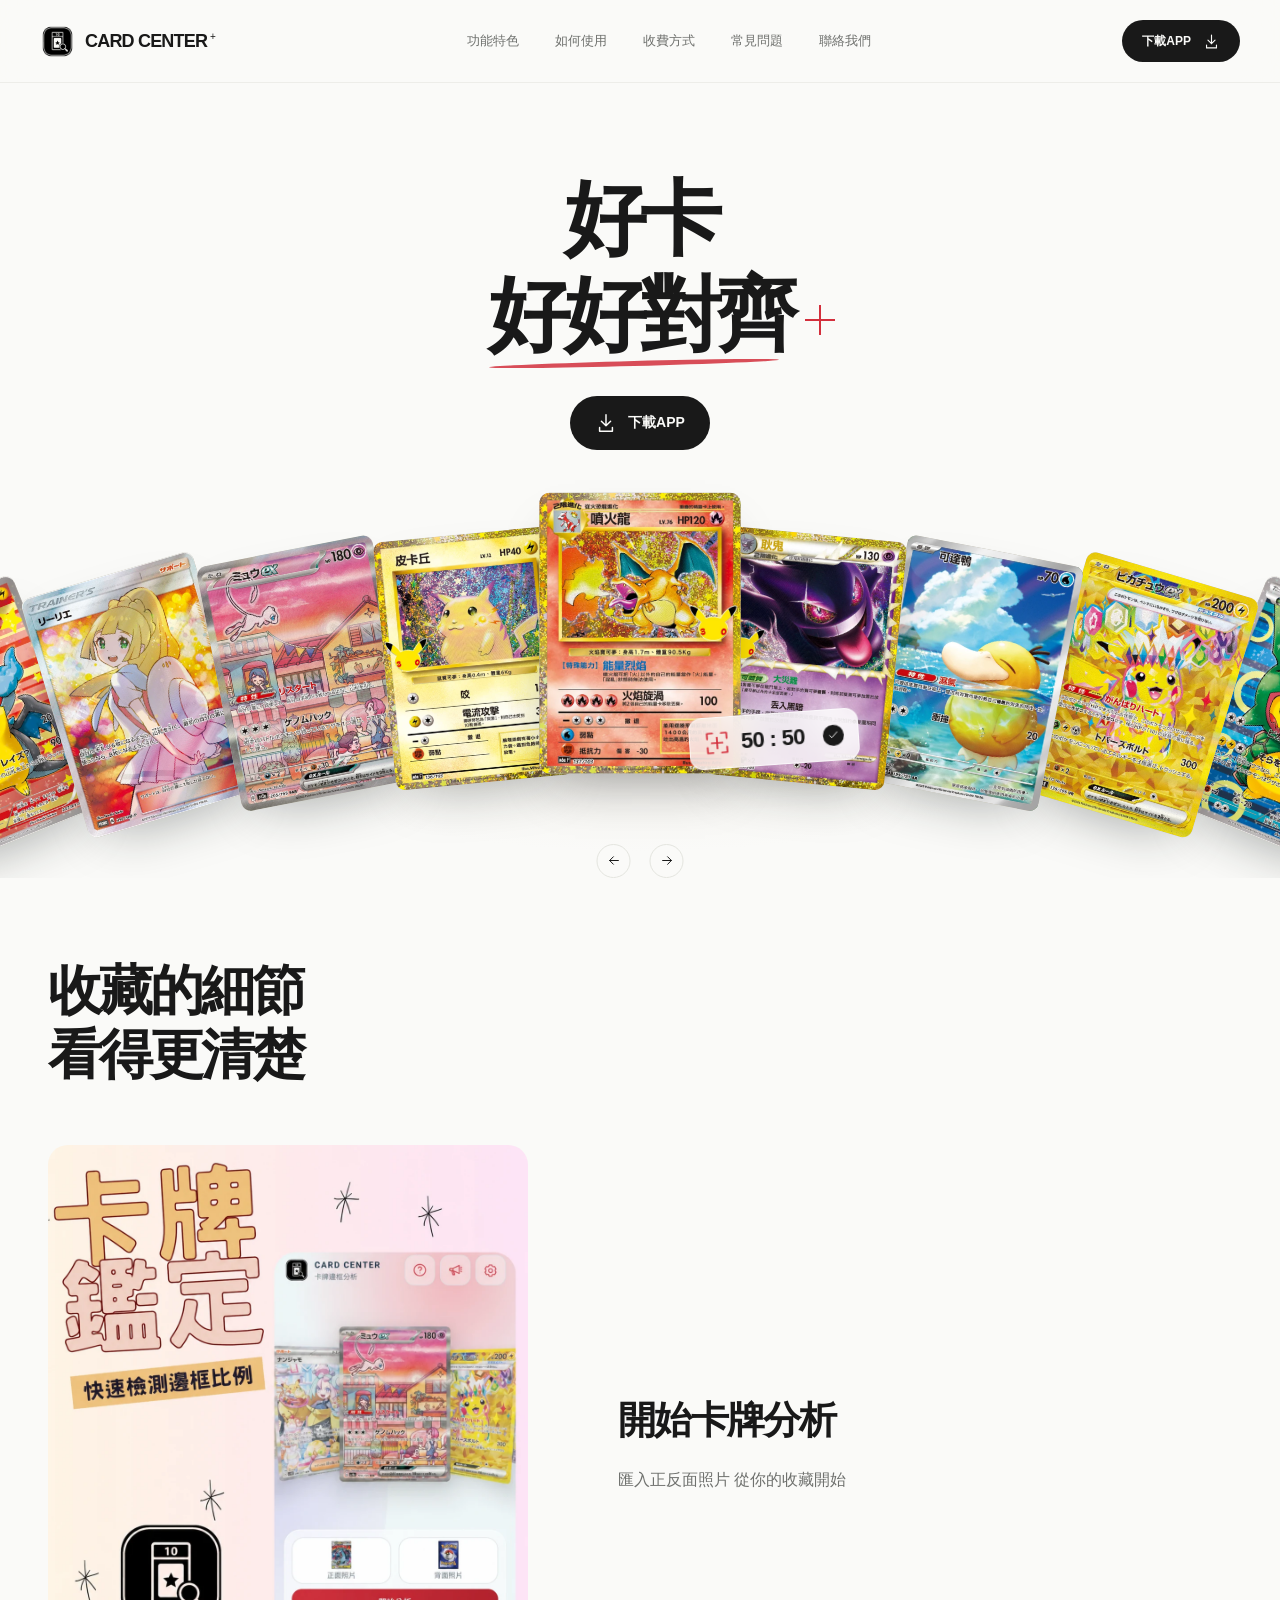
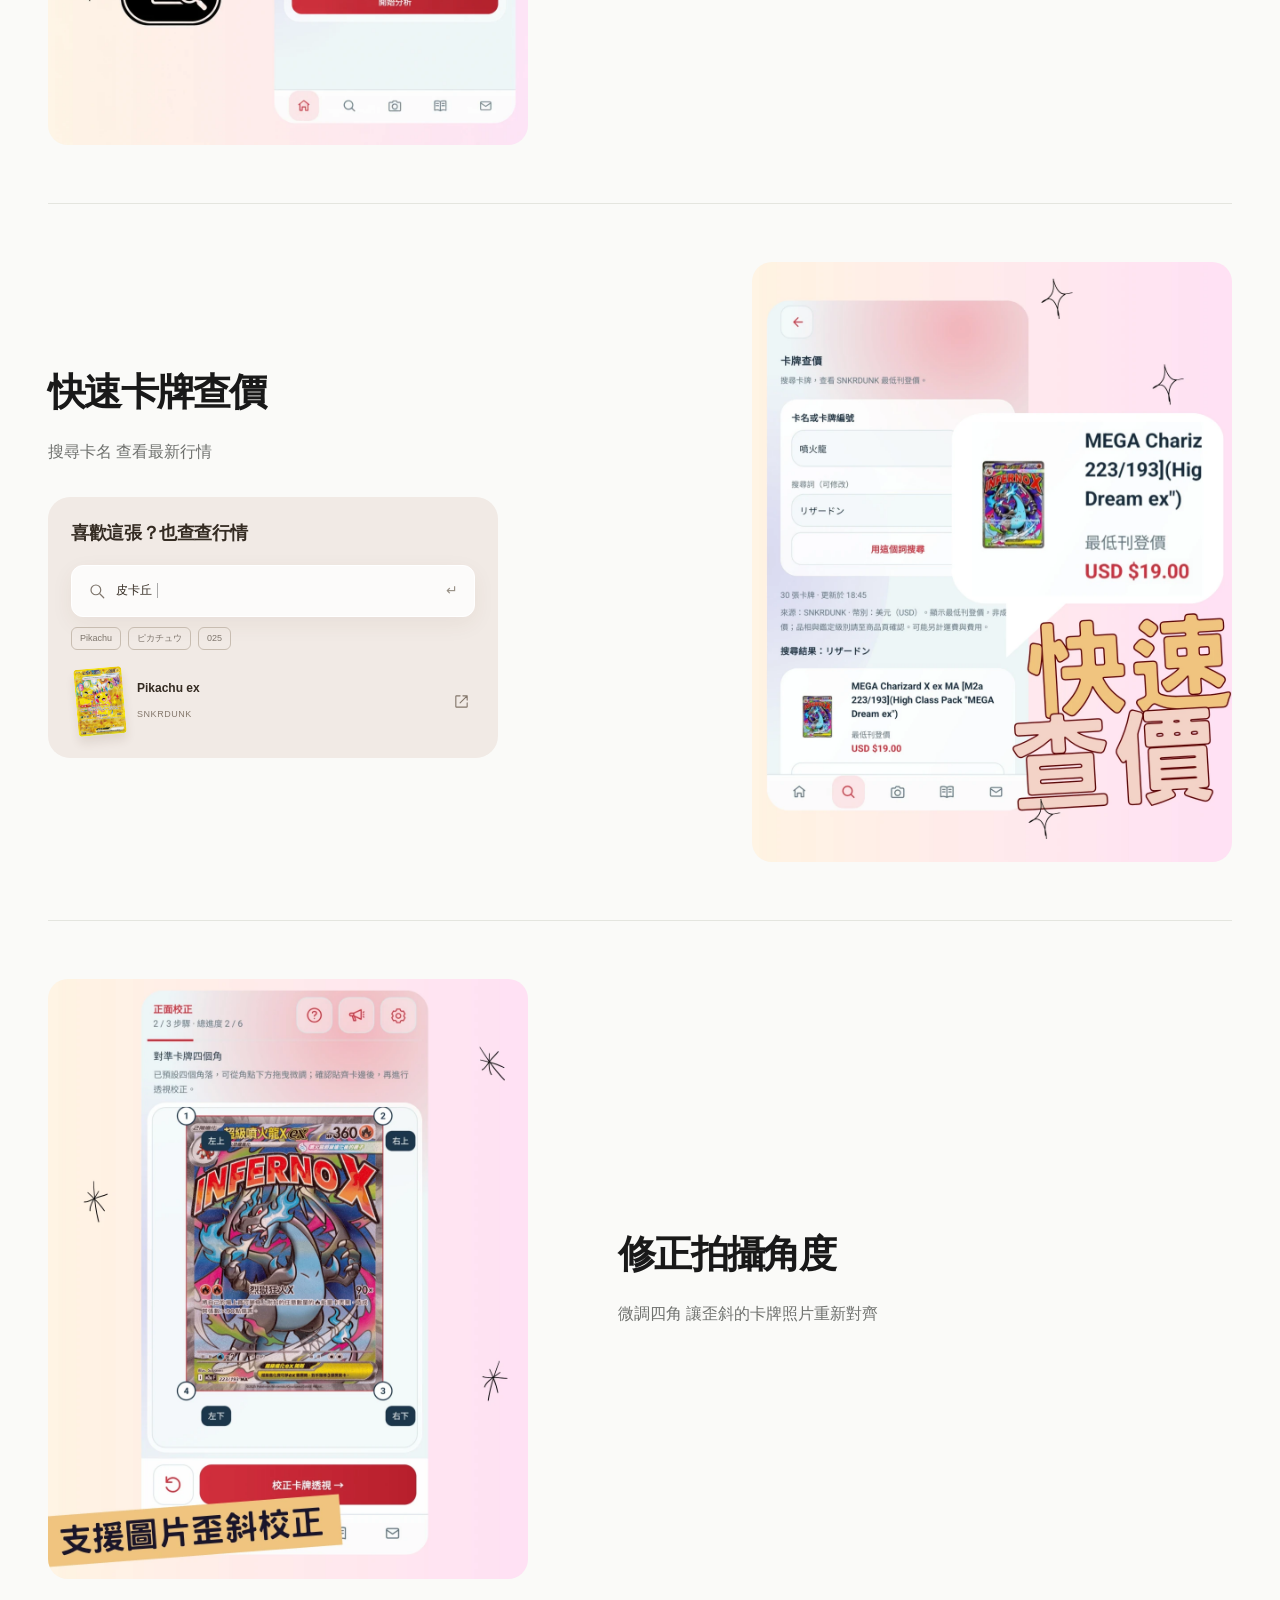
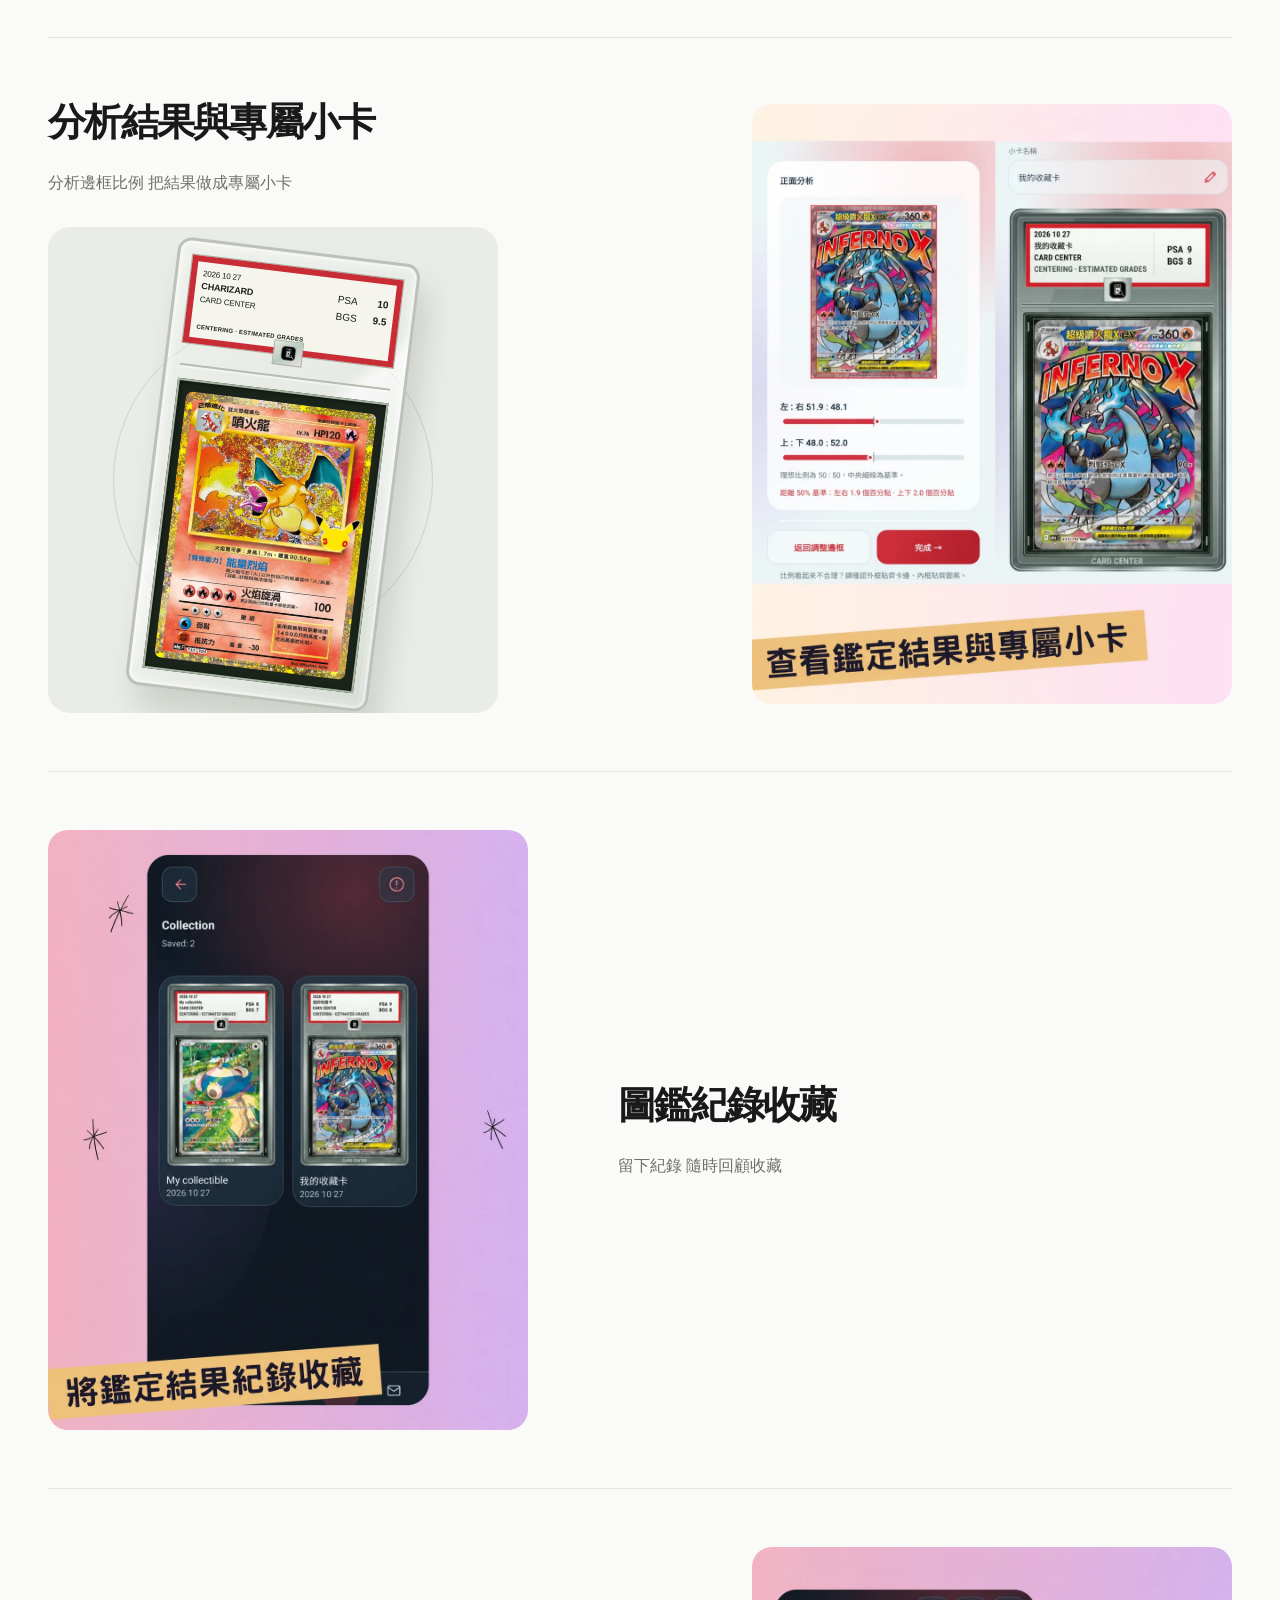
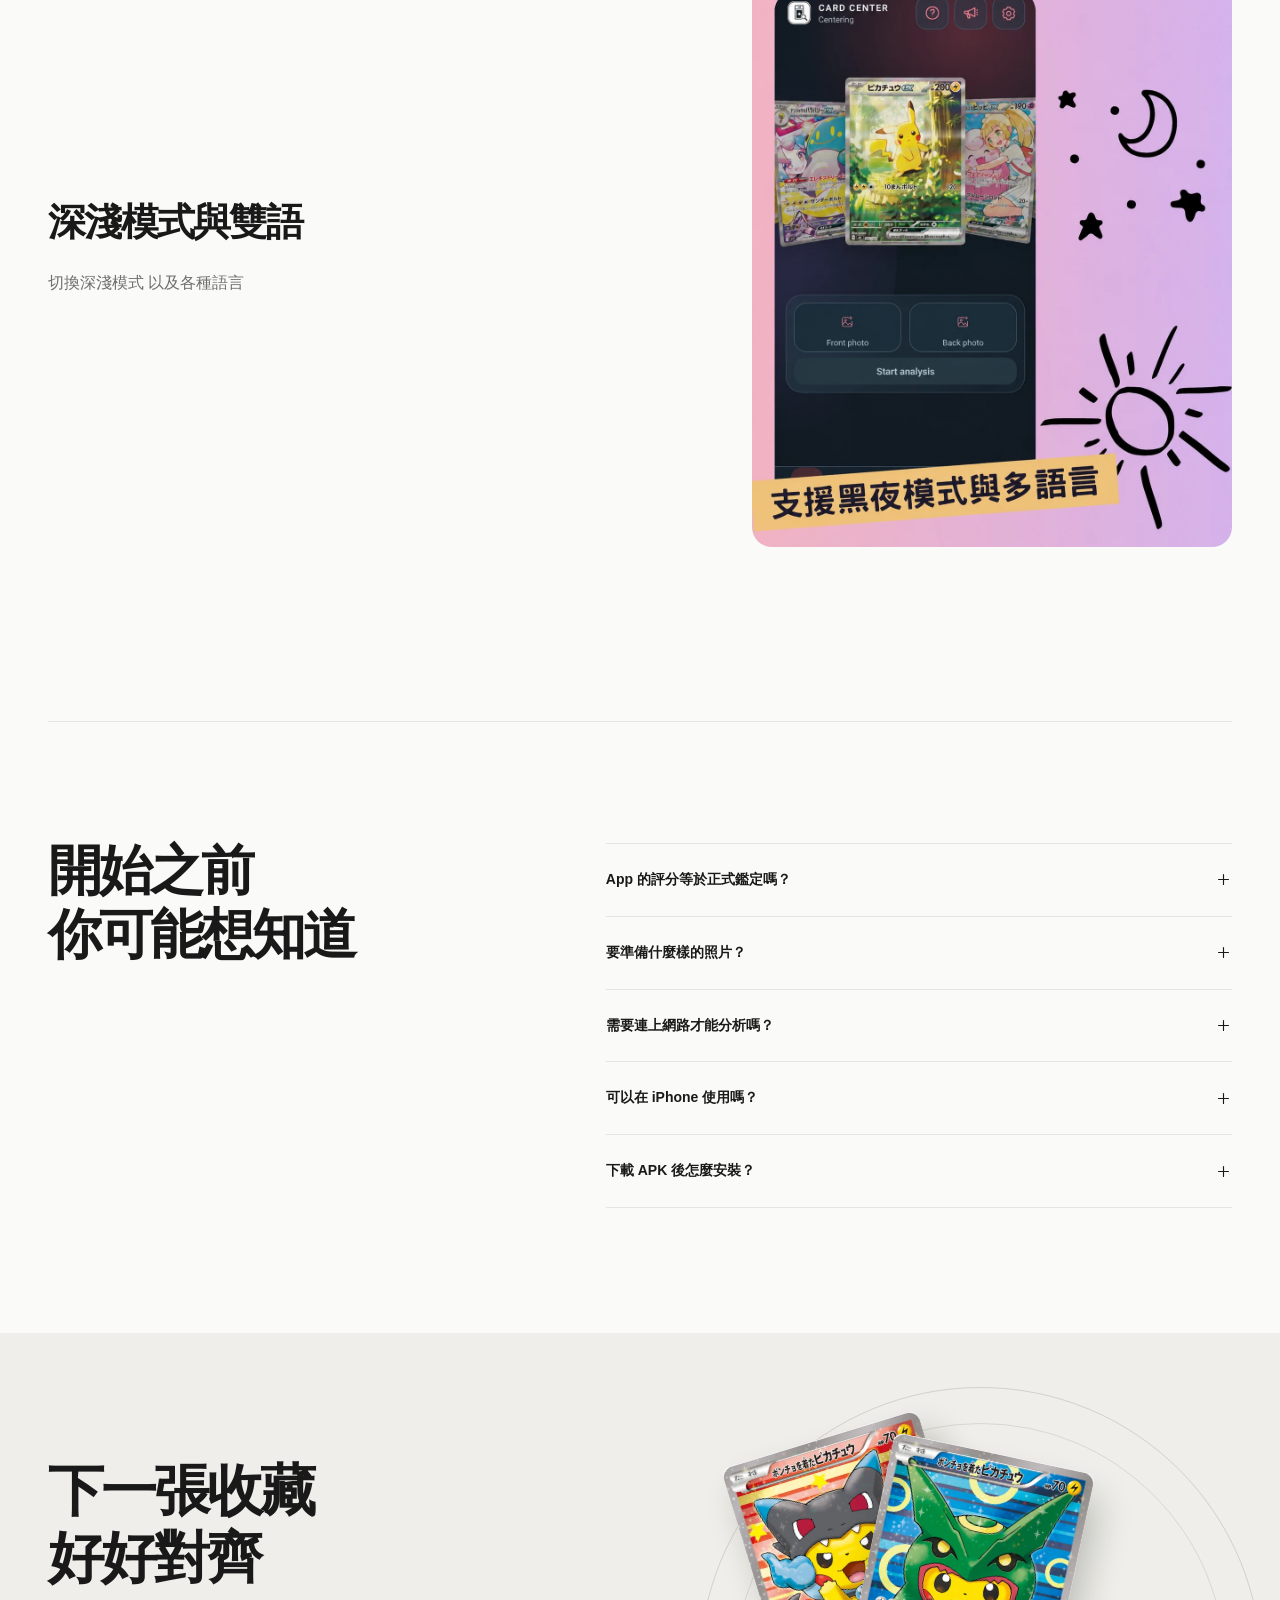
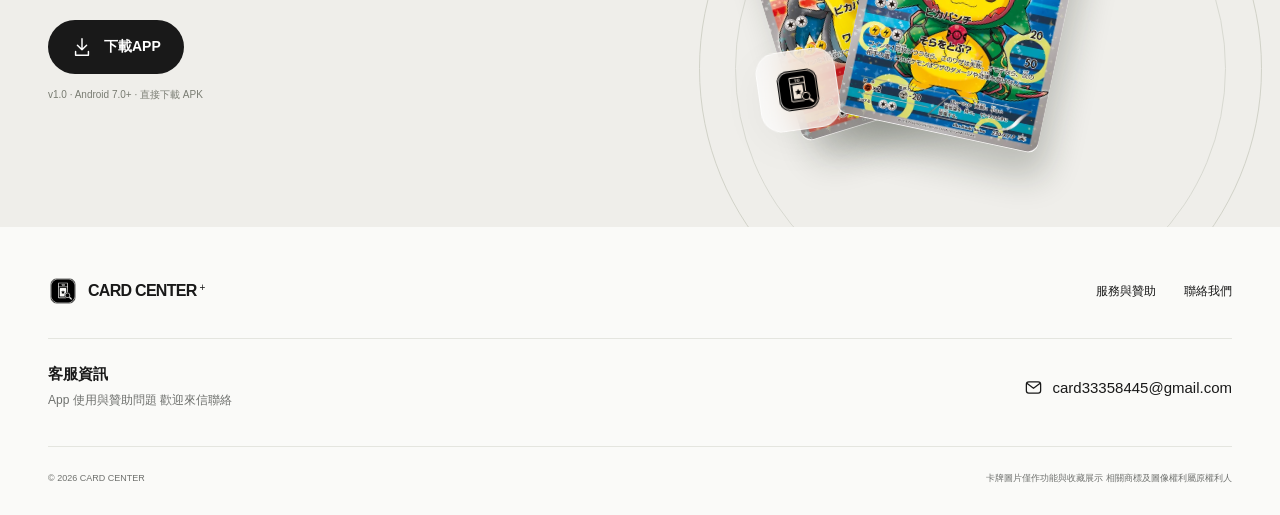
==== commit 038be6b4: "Rebrand the website and feature artwork as CARD CENTER with the verified new APK" ====
--- a/index.html
+++ b/index.html
@@ -3,13 +3,14 @@
 <html data-page="home" data-theme="light" lang="zh-Hant">
 <head>
 <meta charset="utf-8"/>
+<meta http-equiv="Content-Security-Policy" content="default-src 'self'; script-src 'self'; style-src 'self' 'unsafe-inline'; img-src 'self'; font-src 'self'; connect-src 'self'; object-src 'none'; base-uri 'none'; form-action 'none'; frame-src 'none'; upgrade-insecure-requests"/>
 <meta content="width=device-width, initial-scale=1" name="viewport"/>
 <meta content="#fafaf8" name="theme-color"/>
-<meta content="CARD ALIGN 卡牌邊框分析 App自動偵測內外框、分析正反面居中比例 製作你的收藏小卡 儲存、分享並收進專屬圖鑑" name="description"/>
+<meta content="CARD CENTER 卡牌邊框分析 App自動偵測內外框、分析正反面居中比例 製作你的收藏小卡 儲存、分享並收進專屬圖鑑" name="description"/>
 <meta content="website" property="og:type"/>
-<meta content="CARD ALIGN — 好卡 好好對齊" property="og:title"/>
-<meta content="CARD ALIGN 卡牌邊框分析 App自動偵測內外框、分析正反面居中比例 製作你的收藏小卡 儲存、分享並收進專屬圖鑑" property="og:description"/>
-<meta content="https://ice0819.github.io/Card-Align/assets/social-preview.jpg" property="og:image"/>
+<meta content="CARD CENTER — 好卡 好好對齊" property="og:title"/>
+<meta content="CARD CENTER 卡牌邊框分析 App自動偵測內外框、分析正反面居中比例 製作你的收藏小卡 儲存、分享並收進專屬圖鑑" property="og:description"/>
+<meta content="https://ice0819.github.io/Card-Align/assets/social-preview-card-center.jpg" property="og:image"/>
 <meta content="https://ice0819.github.io/Card-Align/" property="og:url"/>
 <meta content="summary_large_image" name="twitter:card"/>
 <link href="assets/favicon.png" rel="icon" type="image/png"/>
@@ -17,7 +18,7 @@
 <link href="styles.css" rel="stylesheet"/>
 <link as="image" fetchpriority="high" href="assets/cards/charizard.webp" rel="preload"/>
 <script defer="" src="script.js"></script>
-<title>CARD ALIGN — 好卡 好好對齊</title>
+<title>CARD CENTER — 好卡 好好對齊</title>
 </head>
 <body class="home-page">
 <svg aria-hidden="true" class="icon-definitions" xmlns="http://www.w3.org/2000/svg">
@@ -38,9 +39,9 @@
 <a class="skip-link" href="#main">跳至主要內容</a>
 <header class="site-header">
 <div class="header-inner">
-<a aria-label="CARD ALIGN 首頁" class="brand" href="index.html">
+<a aria-label="CARD CENTER 首頁" class="brand" href="index.html">
 <img alt="" class="brand-mark" height="40" src="assets/logo.png" width="40"/>
-<span>CARD ALIGN<span aria-hidden="true" class="brand-dot">+</span></span>
+<span>CARD CENTER<span aria-hidden="true" class="brand-dot">+</span></span>
 </a>
 <nav aria-label="主要導覽" class="desktop-nav"><a href="#features">功能特色</a><a href="tutorial.html">如何使用</a><a href="pricing.html">收費方式</a><a href="#faq">常見問題</a><a href="contact.html">聯絡我們</a></nav>
 <div class="header-actions">
@@ -55,7 +56,7 @@
 <div class="hero-copy container">
 <h1 id="hero-title"><span>好卡</span><br/><span class="hero-emphasis">好好對齊</span><span aria-hidden="true" class="alignment-spark"></span></h1>
 <div class="hero-actions">
-<a class="button apk-download button-ink" download="card-align-v1.0.apk" href="https://github.com/ice0819/Card-Align/releases/download/v1.0/card-align-v1.0.apk"><svg class="icon"><use href="#i-down"></use></svg><span>下載APP</span></a>
+<a class="button apk-download button-ink" download="card-center-v1.0.apk" href="https://github.com/ice0819/Card-Align/releases/download/v1.0-card-center/card-center-v1.0.apk"><svg class="icon"><use href="#i-down"></use></svg><span>下載APP</span></a>
 </div>
 </div>
 <div aria-label="卡牌展示，可用左右方向鍵切換" aria-roledescription="carousel" class="card-showcase" role="region" tabindex="0">
@@ -80,7 +81,7 @@
 <div class="section-heading reveal"><h2 id="features-title">收藏的細節 <br/>看得更清楚</h2></div>
 <div aria-label="App 功能介紹" class="app-gallery" id="app-gallery" role="region">
 <figure class="feature-story reveal">
-<img alt="CARD ALIGN 主頁、卡牌輪播與正反面照片匯入功能介紹" class="feature-story-image" decoding="async" height="1350" loading="lazy" src="assets/features/01-start.webp" width="1080"/>
+<img alt="CARD CENTER 主頁、卡牌輪播與正反面照片匯入功能介紹" class="feature-story-image" decoding="async" height="1350" loading="lazy" src="assets/features/01-start.webp" width="1080"/>
 <figcaption><h3>開始卡牌分析</h3><p>匯入正反面照片 從你的收藏開始</p></figcaption>
 </figure>
 <figure class="feature-story reveal">
@@ -93,14 +94,14 @@
 </figure>
 <figure class="feature-story reveal">
 <img alt="卡牌邊框比例分析報告，以及具有自訂名稱和預估級別的專屬小卡" class="feature-story-image" decoding="async" height="1350" loading="lazy" src="assets/features/04-results.webp" width="1080"/>
-<figcaption><h3>分析結果與專屬小卡</h3><p>分析邊框比例 把結果做成專屬小卡</p><div class="story-addon story-slab"><div class="slab-scene"><div aria-label="CARD ALIGN 收藏小卡示意" class="score-slab"><div class="slab-label"><div class="slab-label-left"><span>2026 10 27</span><strong>CHARIZARD</strong><span>CARD ALIGN</span></div><div class="slab-label-right"><div><span>PSA</span><b>10</b></div><div><span>BGS</span><b>9.5</b></div></div><span class="slab-label-bottom">CENTERING · ESTIMATED GRADES</span><div class="slab-sticker"><img alt="" height="26" loading="lazy" src="assets/logo.png" width="26"/></div></div><div class="slab-divider"></div><div class="slab-card-well"><img alt="噴火龍卡牌" height="502" loading="lazy" src="assets/cards/charizard.webp" width="360"/></div></div></div></div></figcaption>
+<figcaption><h3>分析結果與專屬小卡</h3><p>分析邊框比例 把結果做成專屬小卡</p><div class="story-addon story-slab"><div class="slab-scene"><div aria-label="CARD CENTER 收藏小卡示意" class="score-slab"><div class="slab-label"><div class="slab-label-left"><span>2026 10 27</span><strong>CHARIZARD</strong><span>CARD CENTER</span></div><div class="slab-label-right"><div><span>PSA</span><b>10</b></div><div><span>BGS</span><b>9.5</b></div></div><span class="slab-label-bottom">CENTERING · ESTIMATED GRADES</span><div class="slab-sticker"><img alt="" height="26" loading="lazy" src="assets/logo.png" width="26"/></div></div><div class="slab-divider"></div><div class="slab-card-well"><img alt="噴火龍卡牌" height="502" loading="lazy" src="assets/cards/charizard.webp" width="360"/></div></div></div></div></figcaption>
 </figure>
 <figure class="feature-story reveal">
 <img alt="將卡牌圖片、名稱、日期與分析結果儲存到收藏圖鑑的功能介紹" class="feature-story-image" decoding="async" height="1350" loading="lazy" src="assets/features/05-collection.webp" width="1080"/>
 <figcaption><h3>圖鑑紀錄收藏</h3><p>留下紀錄 隨時回顧收藏</p></figcaption>
 </figure>
 <figure class="feature-story reveal">
-<img alt="CARD ALIGN 的黑夜模式及繁體中文、英文介面切換功能介紹" class="feature-story-image" decoding="async" height="1350" loading="lazy" src="assets/features/06-appearance.webp" width="1080"/>
+<img alt="CARD CENTER 的黑夜模式及繁體中文、英文介面切換功能介紹" class="feature-story-image" decoding="async" height="1350" loading="lazy" src="assets/features/06-appearance.webp" width="1080"/>
 <figcaption><h3>深淺模式與雙語</h3><p>切換深淺模式 以及各種語言</p></figcaption>
 </figure>
 </div>
@@ -108,18 +109,18 @@
 <section aria-labelledby="faq-title" class="faq-section section-space container" id="faq">
 <div class="faq-intro reveal"><h2 id="faq-title">開始之前 <br/>你可能想知道</h2></div>
 <div class="faq-list reveal">
-<details><summary><span>App 的評分等於正式鑑定嗎？</span><svg class="icon"><use href="#i-plus"></use></svg></summary><div class="faq-answer">不是 CARD ALIGN 僅依邊框居中比例提供 PSA / BGS 預估級別 不檢查卡角、卡邊磨損或表面狀況 也不是 PSA 或 BGS 的官方產品 請把結果當作整理收藏與送鑑前的參考</div></details>
+<details><summary><span>App 的評分等於正式鑑定嗎？</span><svg class="icon"><use href="#i-plus"></use></svg></summary><div class="faq-answer">不是 CARD CENTER 僅依邊框居中比例提供 PSA / BGS 預估級別 不檢查卡角、卡邊磨損或表面狀況 也不是 PSA 或 BGS 的官方產品 請把結果當作整理收藏與送鑑前的參考</div></details>
 <details><summary><span>要準備什麼樣的照片？</span><svg class="icon"><use href="#i-plus"></use></svg></summary><div class="faq-answer">準備同一張卡牌的正面與背面照片 保留完整四角 盡量正面拍攝並減少反光 可以從相簿匯入 也可以直接開啟相機；照片方向不對時 可先用 90° 旋轉修正</div></details>
 <details><summary><span>需要連上網路才能分析嗎？</span><svg class="icon"><use href="#i-plus"></use></svg></summary><div class="faq-answer">邊框偵測、透視校正、分析與本機圖鑑不需要網路 卡牌查價、線上翻譯、開啟商品頁與贊助連結則需要網路連線</div></details>
 <details><summary><span>可以在 iPhone 使用嗎？</span><svg class="icon"><use href="#i-plus"></use></svg></summary><div class="faq-answer">目前提供 Android 版本 支援 Android 7.0 以上 此網站是產品介紹頁 實際拍攝、校正與分析功能請在 Android App 中使用</div></details>
-<details><summary><span>下載 APK 後怎麼安裝？</span><svg class="icon"><use href="#i-plus"></use></svg></summary><div class="faq-answer">點選下載按鈕直接儲存 APK 再從手機開啟檔案安裝 若系統要求 請只為這次使用的瀏覽器或檔案管理程式允許安裝來源 安裝後開啟 CARD ALIGN 即可開始匯入照片</div></details>
+<details><summary><span>下載 APK 後怎麼安裝？</span><svg class="icon"><use href="#i-plus"></use></svg></summary><div class="faq-answer">點選下載按鈕直接儲存 APK 再從手機開啟檔案安裝 若系統要求 請只為這次使用的瀏覽器或檔案管理程式允許安裝來源 安裝後開啟 CARD CENTER 即可開始匯入照片</div></details>
 </div>
 </section>
-<section aria-labelledby="download-title" class="download-section" id="download"><div class="download-inner container"><div class="download-copy reveal"><h2 id="download-title">下一張收藏 <br/>好好對齊</h2><a class="button button-ink apk-download" download="card-align-v1.0.apk" href="https://github.com/ice0819/Card-Align/releases/download/v1.0/card-align-v1.0.apk"><svg class="icon"><use href="#i-down"></use></svg><span>下載APP</span></a><span class="download-meta">v1.0 · Android 7.0+ · 直接下載 APK</span></div><div aria-hidden="true" class="download-art reveal"><div class="download-orbit"></div><img alt="" class="download-card card-one" height="502" loading="lazy" src="assets/cards/poncho-red.webp" width="360"/><img alt="" class="download-card card-two" height="502" loading="lazy" src="assets/cards/poncho-green.webp" width="360"/><span class="download-seal glass"><img alt="" height="48" loading="lazy" src="assets/logo.png" width="48"/></span></div></div></section>
+<section aria-labelledby="download-title" class="download-section" id="download"><div class="download-inner container"><div class="download-copy reveal"><h2 id="download-title">下一張收藏 <br/>好好對齊</h2><a class="button button-ink apk-download" download="card-center-v1.0.apk" href="https://github.com/ice0819/Card-Align/releases/download/v1.0-card-center/card-center-v1.0.apk"><svg class="icon"><use href="#i-down"></use></svg><span>下載APP</span></a><span class="download-meta">v1.0 · Android 7.0+ · 直接下載 APK</span></div><div aria-hidden="true" class="download-art reveal"><div class="download-orbit"></div><img alt="" class="download-card card-one" height="502" loading="lazy" src="assets/cards/poncho-red.webp" width="360"/><img alt="" class="download-card card-two" height="502" loading="lazy" src="assets/cards/poncho-green.webp" width="360"/><span class="download-seal glass"><img alt="" height="48" loading="lazy" src="assets/logo.png" width="48"/></span></div></div></section>
 </main>
 <footer class="site-footer container">
 <div class="footer-top">
-<a aria-label="CARD ALIGN 首頁" class="brand" href="index.html"><img alt="" class="brand-mark" height="36" src="assets/logo.png" width="36"/><span>CARD ALIGN<span aria-hidden="true" class="brand-dot">+</span></span></a>
+<a aria-label="CARD CENTER 首頁" class="brand" href="index.html"><img alt="" class="brand-mark" height="36" src="assets/logo.png" width="36"/><span>CARD CENTER<span aria-hidden="true" class="brand-dot">+</span></span></a>
 <div class="footer-links">
 <a href="pricing.html">服務與贊助</a>
 <a href="contact.html">聯絡我們</a>
@@ -129,7 +130,7 @@
 <div><h3>客服資訊</h3><p>App 使用與贊助問題 歡迎來信聯絡</p></div>
 <a class="contact-email" href="mailto:card33358445@gmail.com"><svg aria-hidden="true" class="icon"><use href="#i-mail"></use></svg><span>card33358445@gmail.com</span></a>
 </div>
-<div class="footer-bottom"><span>© <span id="year">2026</span> CARD ALIGN </span><span>卡牌圖片僅作功能與收藏展示 相關商標及圖像權利屬原權利人</span></div>
+<div class="footer-bottom"><span>© <span id="year">2026</span> CARD CENTER </span><span>卡牌圖片僅作功能與收藏展示 相關商標及圖像權利屬原權利人</span></div>
 </footer>
 </body>
 </html>
--- a/styles.css
+++ b/styles.css
@@ -715,7 +715,7 @@
 }
 .inner-outline {
   position:absolute;
-  inset:18px var(--demo-right,17px) 18px var(--demo-left,17px);
+  inset:12px var(--demo-right,12px) 12px var(--demo-left,12px);
   border:2px solid var(--red);
   box-shadow:0 0 0 1.5px #fff,0 0 0 2.5px #19191938;
   transition:inset .12s ease-out
@@ -2336,6 +2336,28 @@
   border-radius:var(--radius);
   background:var(--surface);
 }
+.tutorial-experience .feature-tabs {
+  gap:10px;
+  align-items:stretch;
+}
+.tutorial-experience .feature-tab {
+  padding:22px 18px;
+  border:1px solid var(--line);
+  border-radius:16px;
+  transition:background .2s,color .2s,border-color .2s;
+}
+.tutorial-experience .feature-tab.is-active {
+  background:#191919;
+  border-color:#191919;
+  color:#fff;
+}
+.tutorial-experience .feature-tab.is-active .tab-number,
+.tutorial-experience .feature-tab.is-active .tab-copy strong {
+  color:#fff;
+}
+.tutorial-experience .feature-tab.is-active .tab-copy>span {
+  color:#d9dbd5;
+}
 .tutorial-experience .feature-stage {
   background:#f7f8f5;
   border:1px solid var(--line);
@@ -2349,6 +2371,7 @@
 }
 @media(max-width:600px) {
   .tutorial-experience { padding:20px 14px 14px; gap:24px; }
+  .tutorial-experience .feature-tab { padding:14px 8px; border-radius:12px; }
   .tutorial-experience .tab-copy strong { font-size:14px; line-height:1.5; }
   .tutorial-experience .feature-stage { border-radius:18px; }
 }
@@ -2358,5 +2381,6 @@
   .tutorial-step-copy { display:block; font-size:13px; line-height:1.9; color:var(--muted); }
 }
 @media(max-width:380px) {
+  .tutorial-experience .feature-tab { padding-inline:4px; }
   .tutorial-experience .tab-copy strong { font-size:12px; }
 }
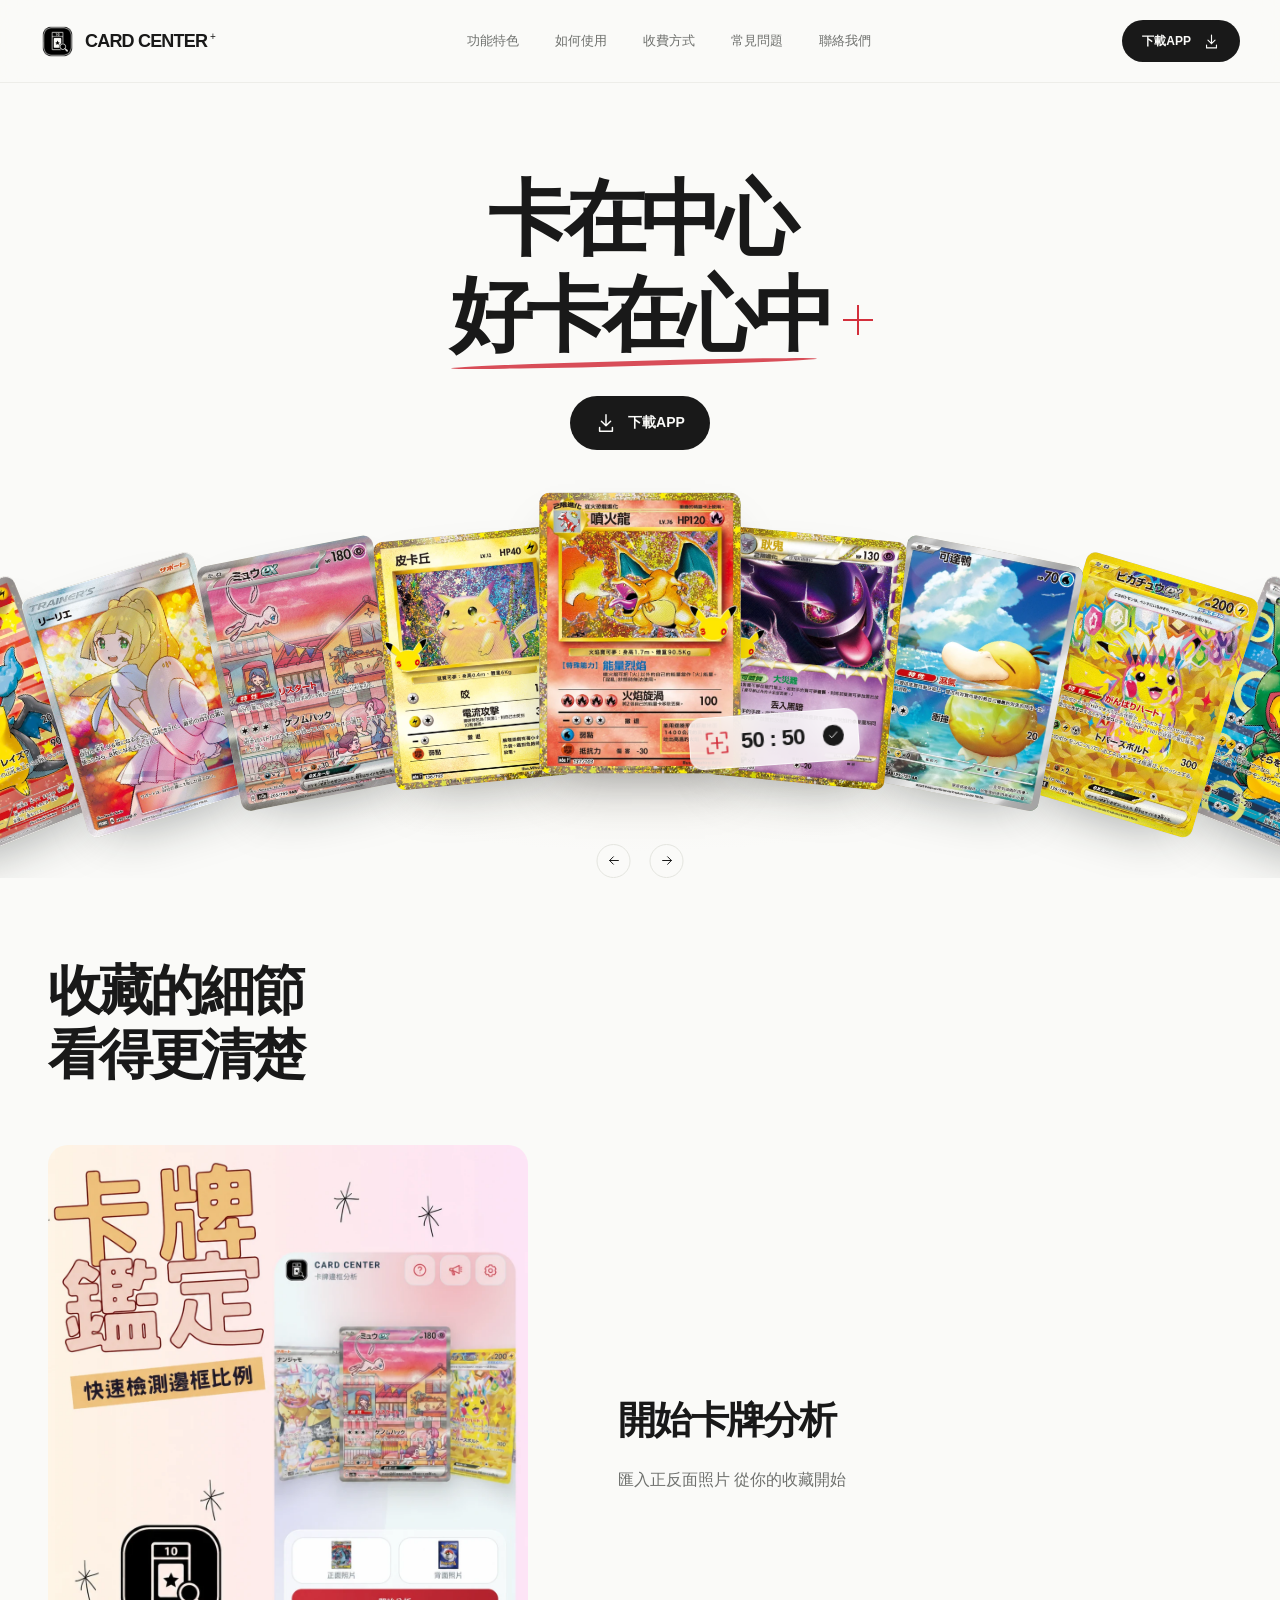
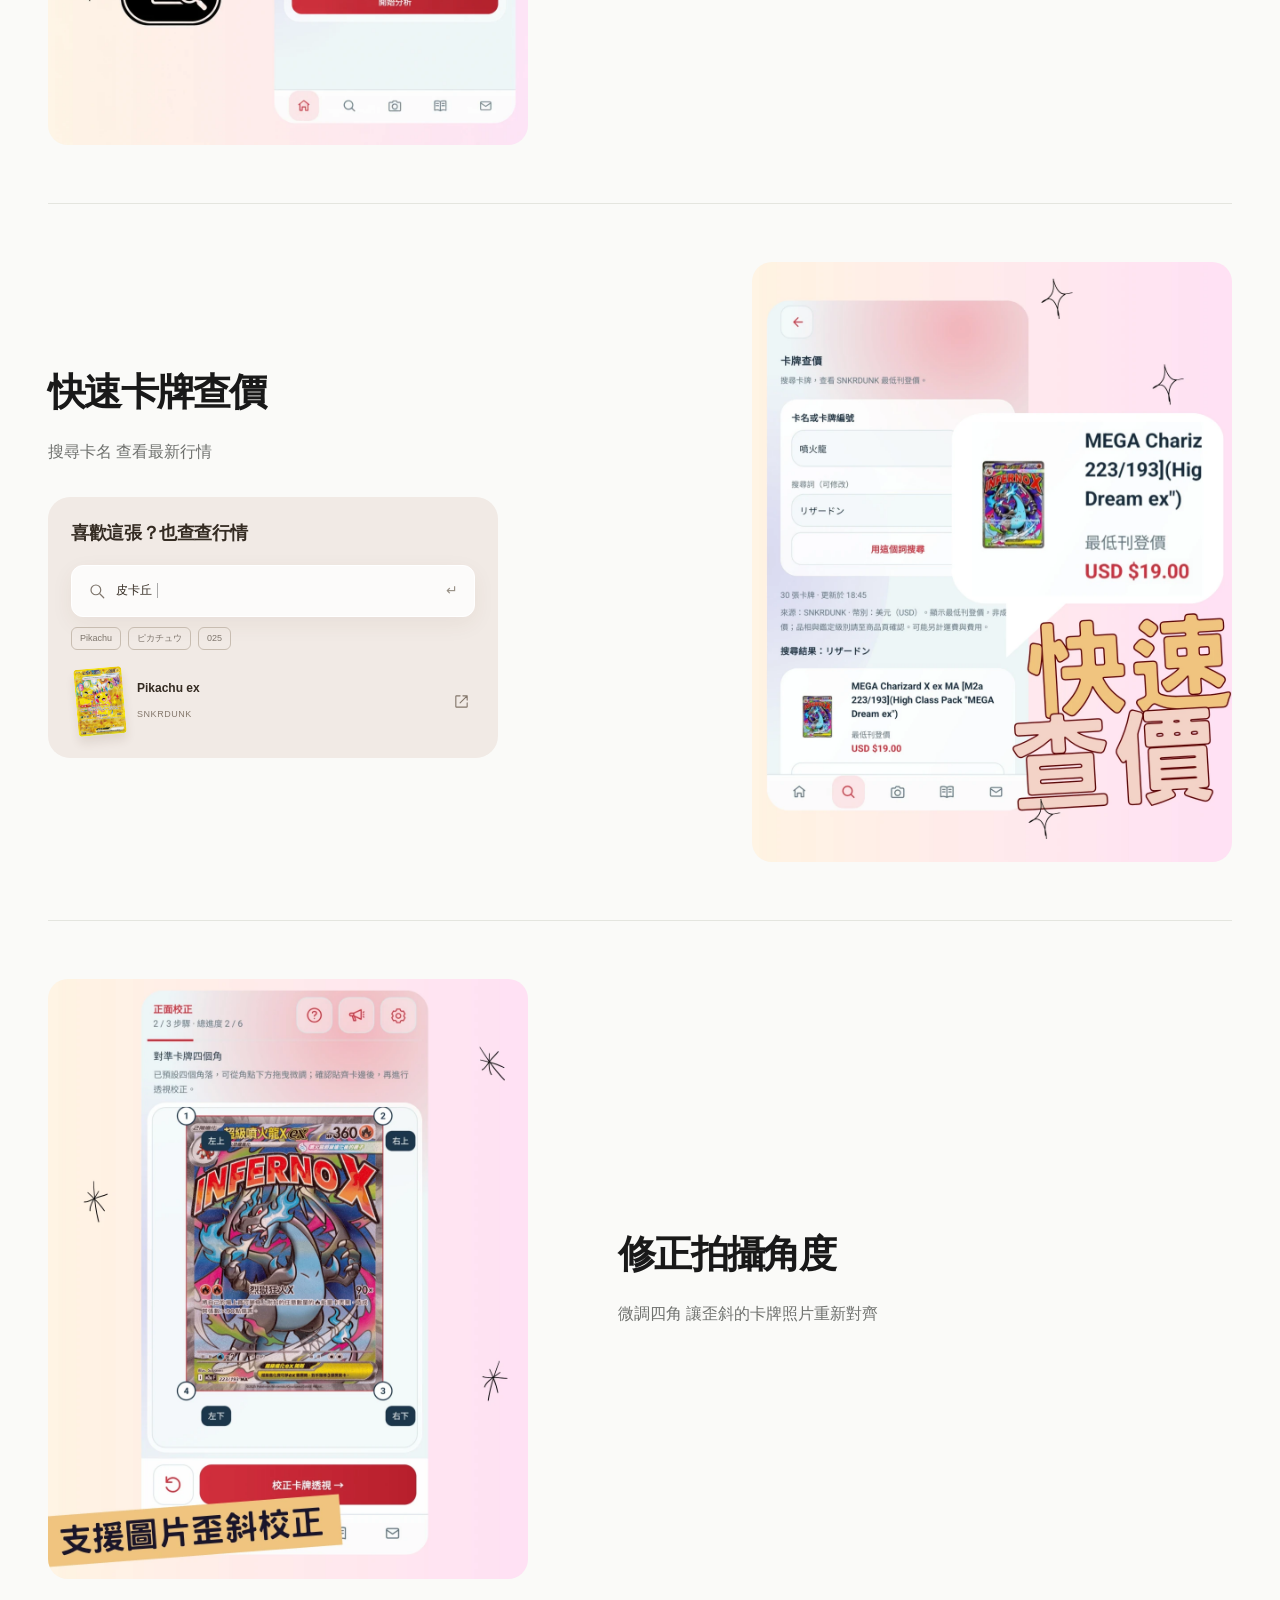
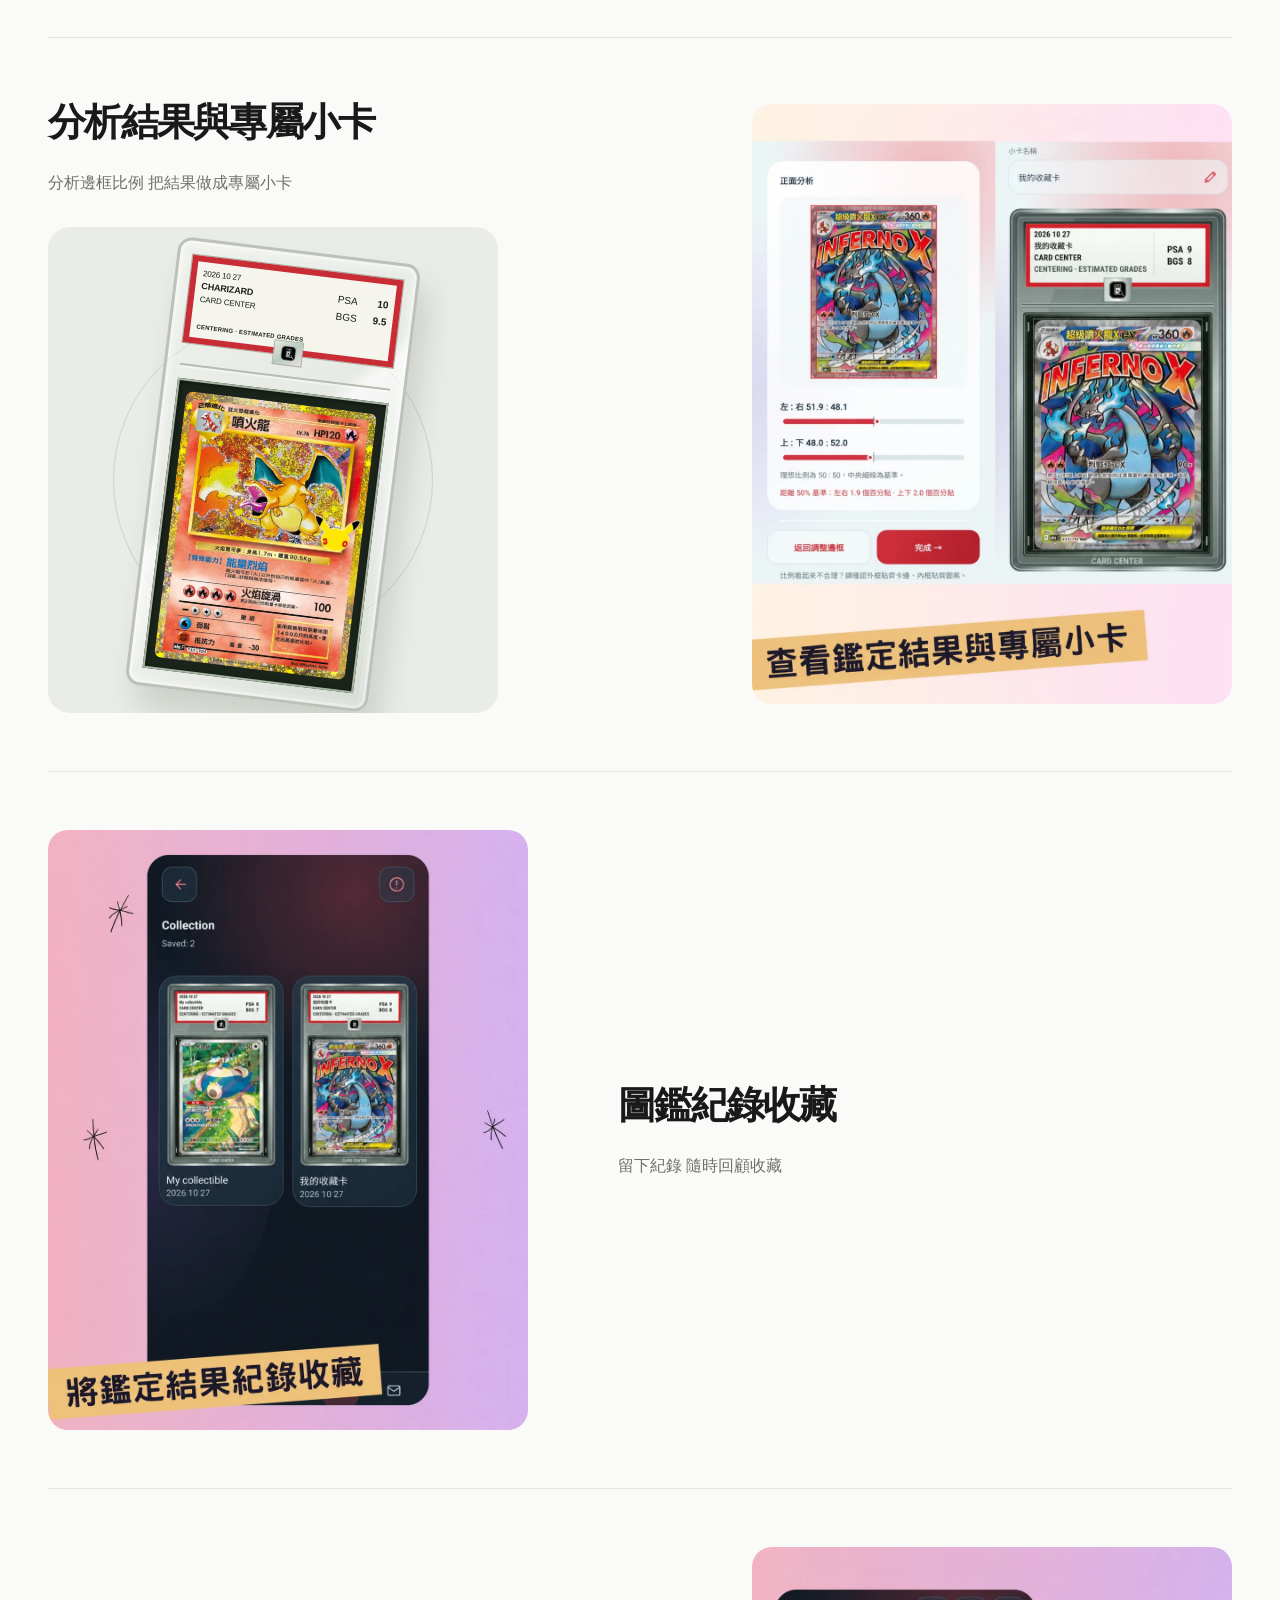
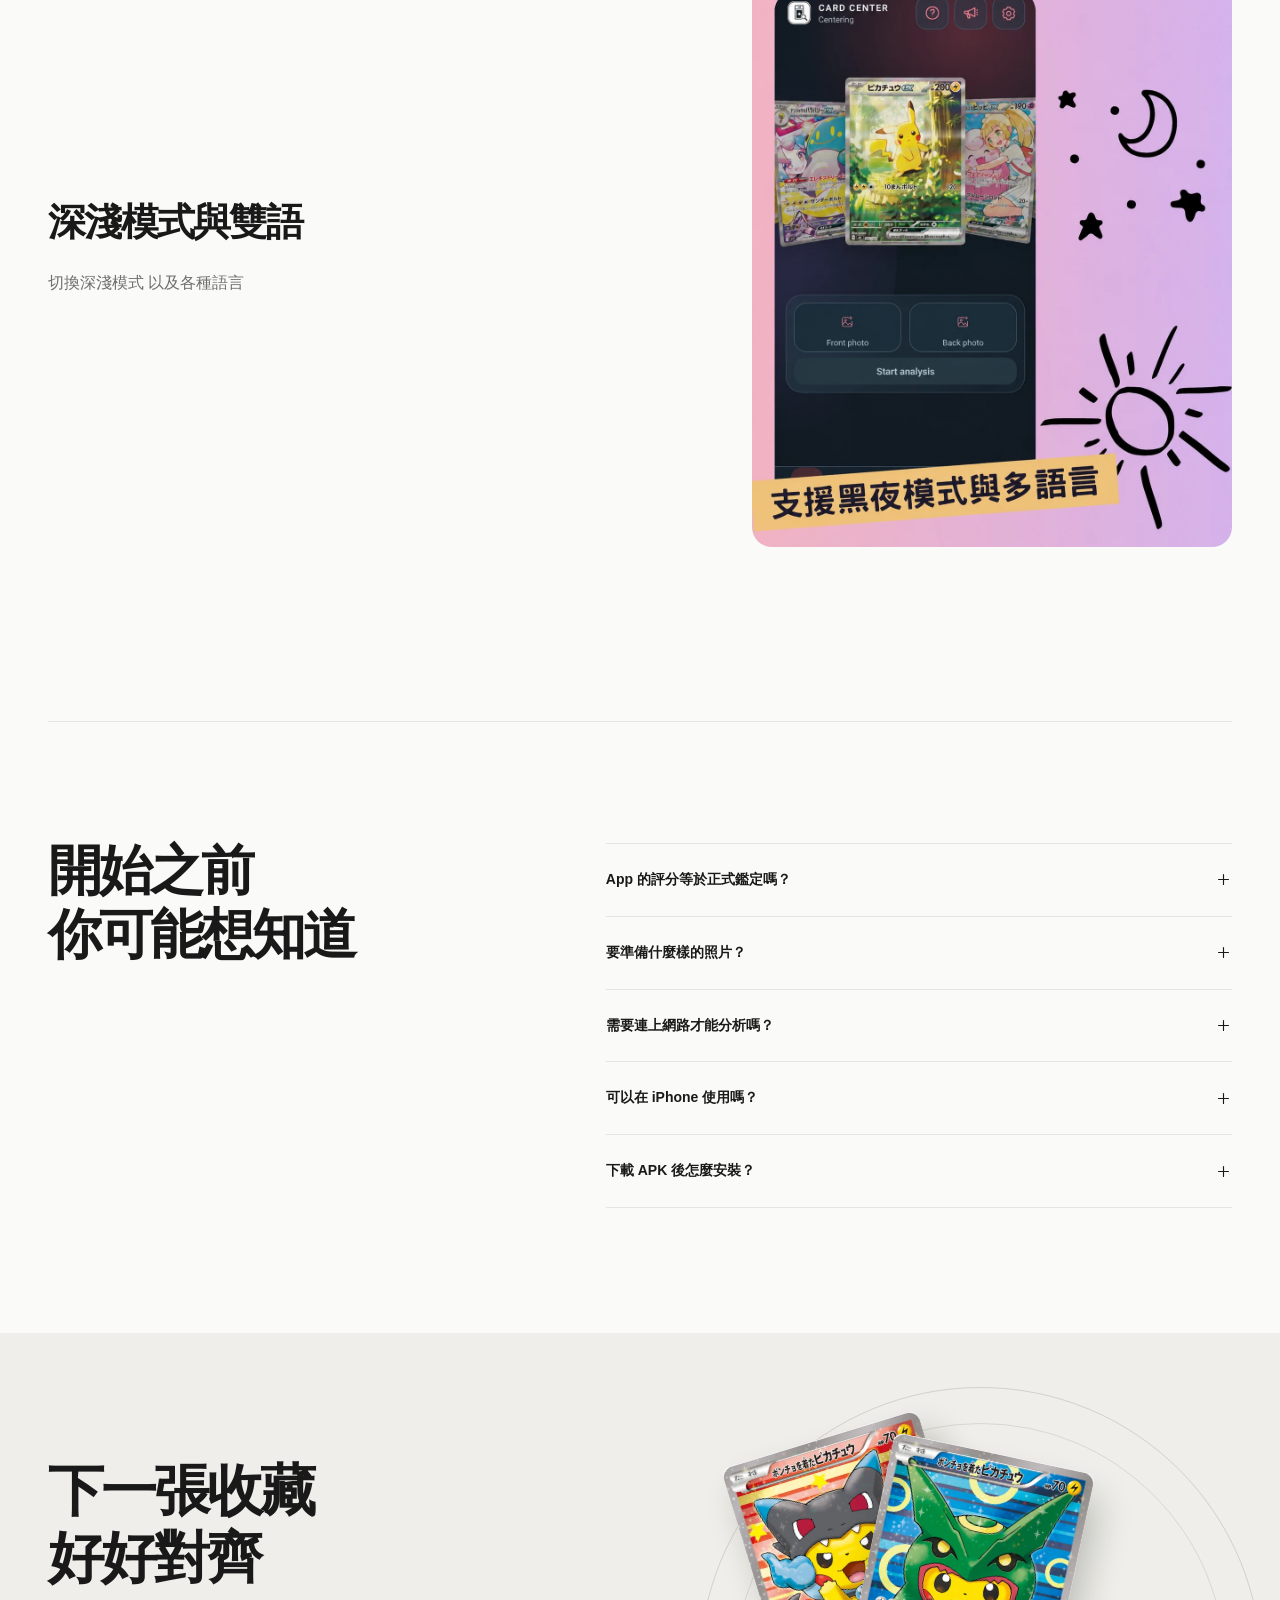
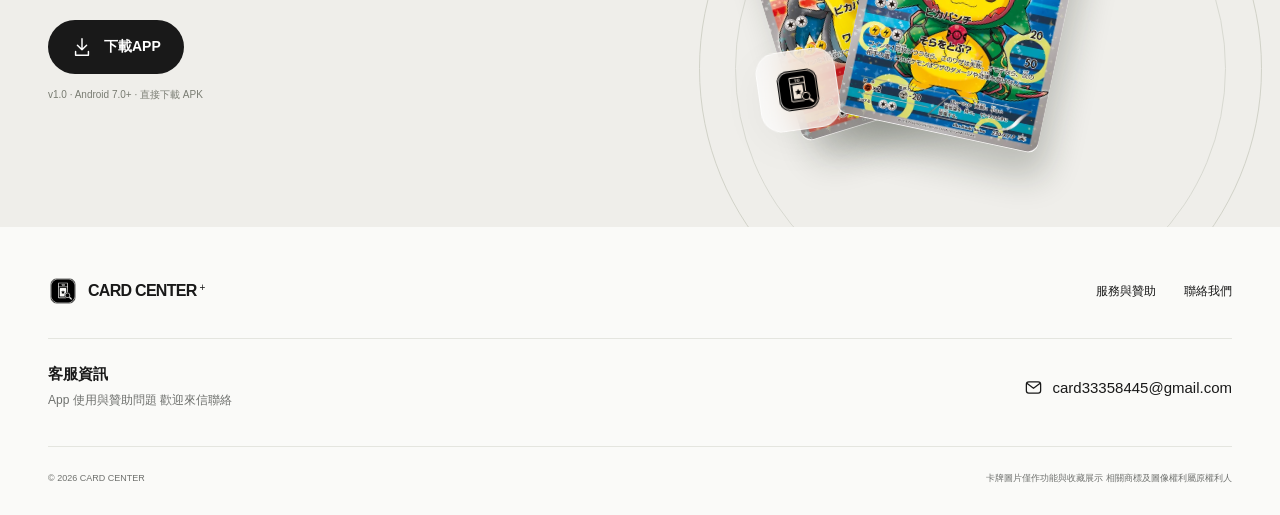
==== commit eafbc372: "Update the homepage slogan and social preview to 卡在中心 好卡在心中" ====
--- a/index.html
+++ b/index.html
@@ -8,9 +8,9 @@
 <meta content="#fafaf8" name="theme-color"/>
 <meta content="CARD CENTER 卡牌邊框分析 App自動偵測內外框、分析正反面居中比例 製作你的收藏小卡 儲存、分享並收進專屬圖鑑" name="description"/>
 <meta content="website" property="og:type"/>
-<meta content="CARD CENTER — 好卡 好好對齊" property="og:title"/>
+<meta content="CARD CENTER — 卡在中心 好卡在心中" property="og:title"/>
 <meta content="CARD CENTER 卡牌邊框分析 App自動偵測內外框、分析正反面居中比例 製作你的收藏小卡 儲存、分享並收進專屬圖鑑" property="og:description"/>
-<meta content="https://ice0819.github.io/Card-Align/assets/social-preview-card-center.jpg" property="og:image"/>
+<meta content="https://ice0819.github.io/Card-Align/assets/social-preview-card-center.jpg?v=card-at-center" property="og:image"/>
 <meta content="https://ice0819.github.io/Card-Align/" property="og:url"/>
 <meta content="summary_large_image" name="twitter:card"/>
 <link href="assets/favicon.png" rel="icon" type="image/png"/>
@@ -18,7 +18,7 @@
 <link href="styles.css" rel="stylesheet"/>
 <link as="image" fetchpriority="high" href="assets/cards/charizard.webp" rel="preload"/>
 <script defer="" src="script.js"></script>
-<title>CARD CENTER — 好卡 好好對齊</title>
+<title>CARD CENTER — 卡在中心 好卡在心中</title>
 </head>
 <body class="home-page">
 <svg aria-hidden="true" class="icon-definitions" xmlns="http://www.w3.org/2000/svg">
@@ -54,7 +54,7 @@
 <main id="main">
 <section aria-labelledby="hero-title" class="hero">
 <div class="hero-copy container">
-<h1 id="hero-title"><span>好卡</span><br/><span class="hero-emphasis">好好對齊</span><span aria-hidden="true" class="alignment-spark"></span></h1>
+<h1 id="hero-title"><span>卡在中心</span><br/><span class="hero-emphasis">好卡在心中</span><span aria-hidden="true" class="alignment-spark"></span></h1>
 <div class="hero-actions">
 <a class="button apk-download button-ink" download="card-center-v1.0.apk" href="https://github.com/ice0819/Card-Align/releases/download/v1.0-card-center/card-center-v1.0.apk"><svg class="icon"><use href="#i-down"></use></svg><span>下載APP</span></a>
 </div>
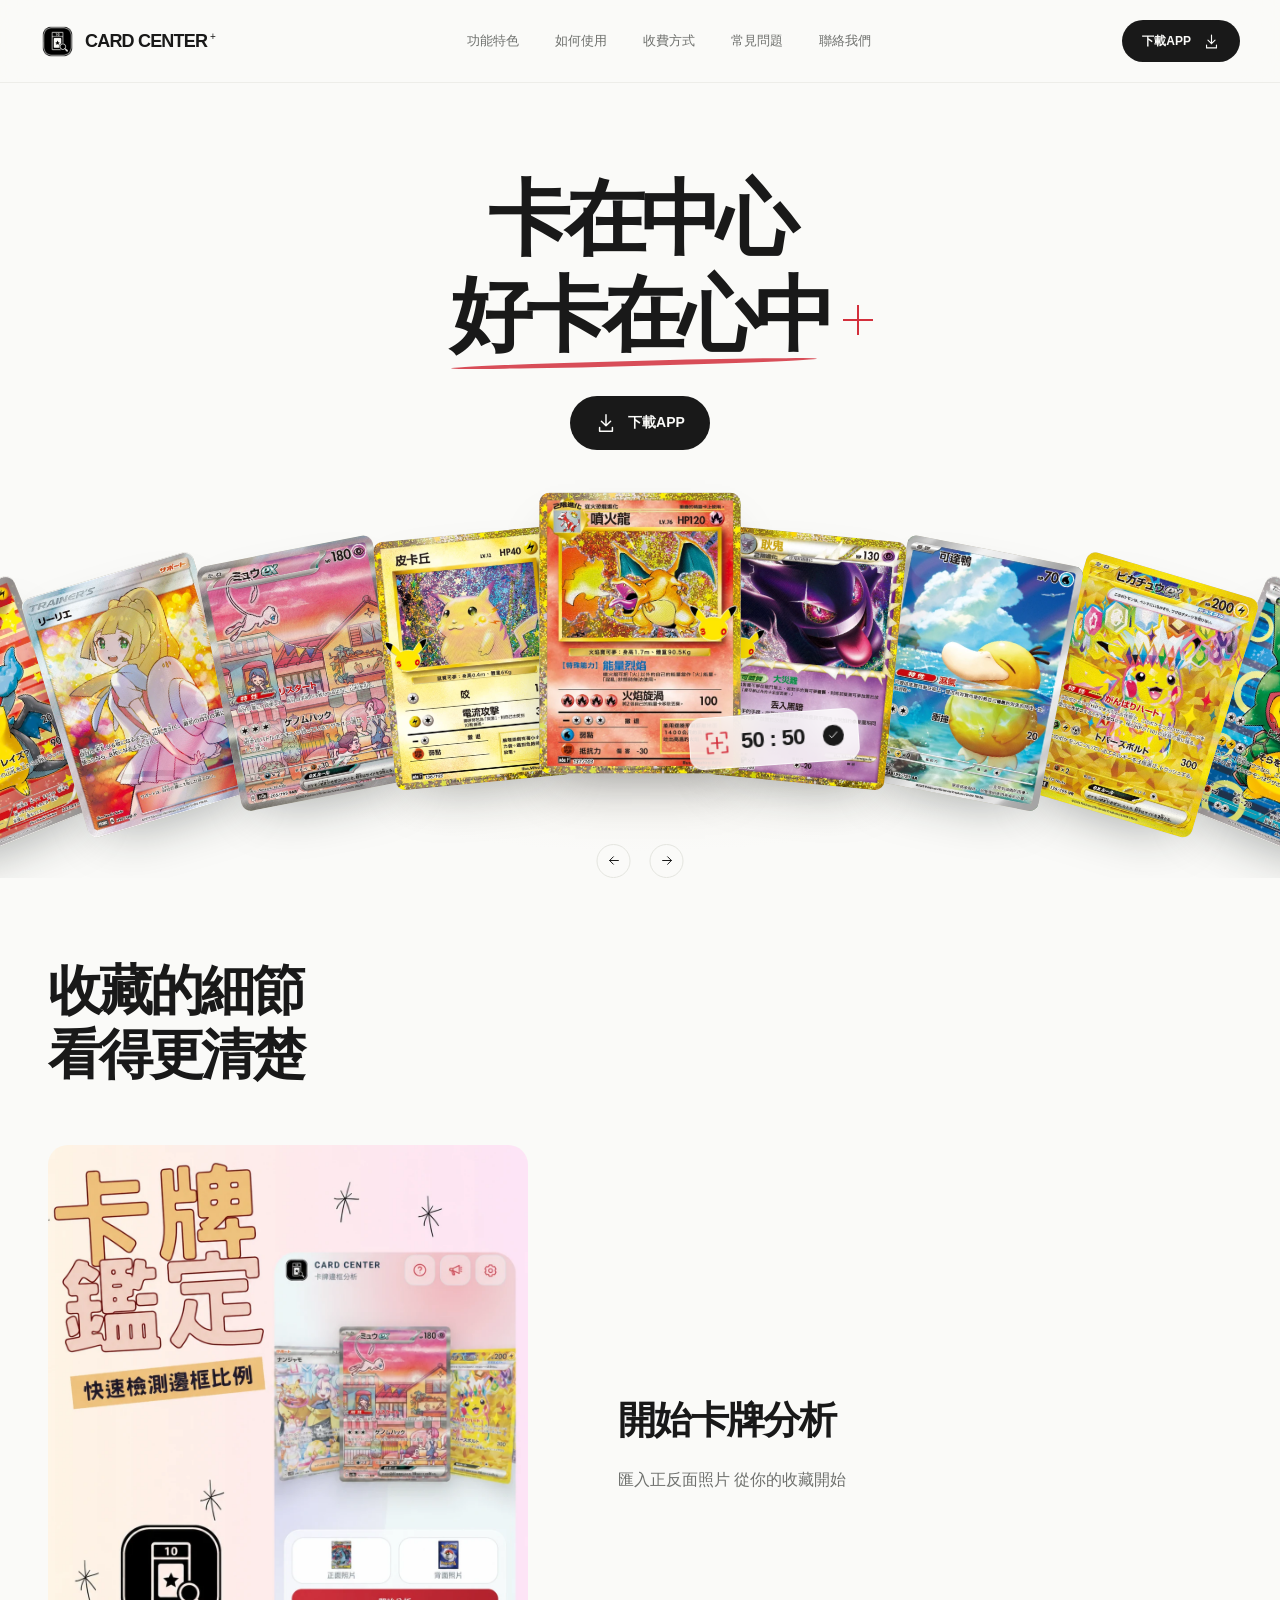
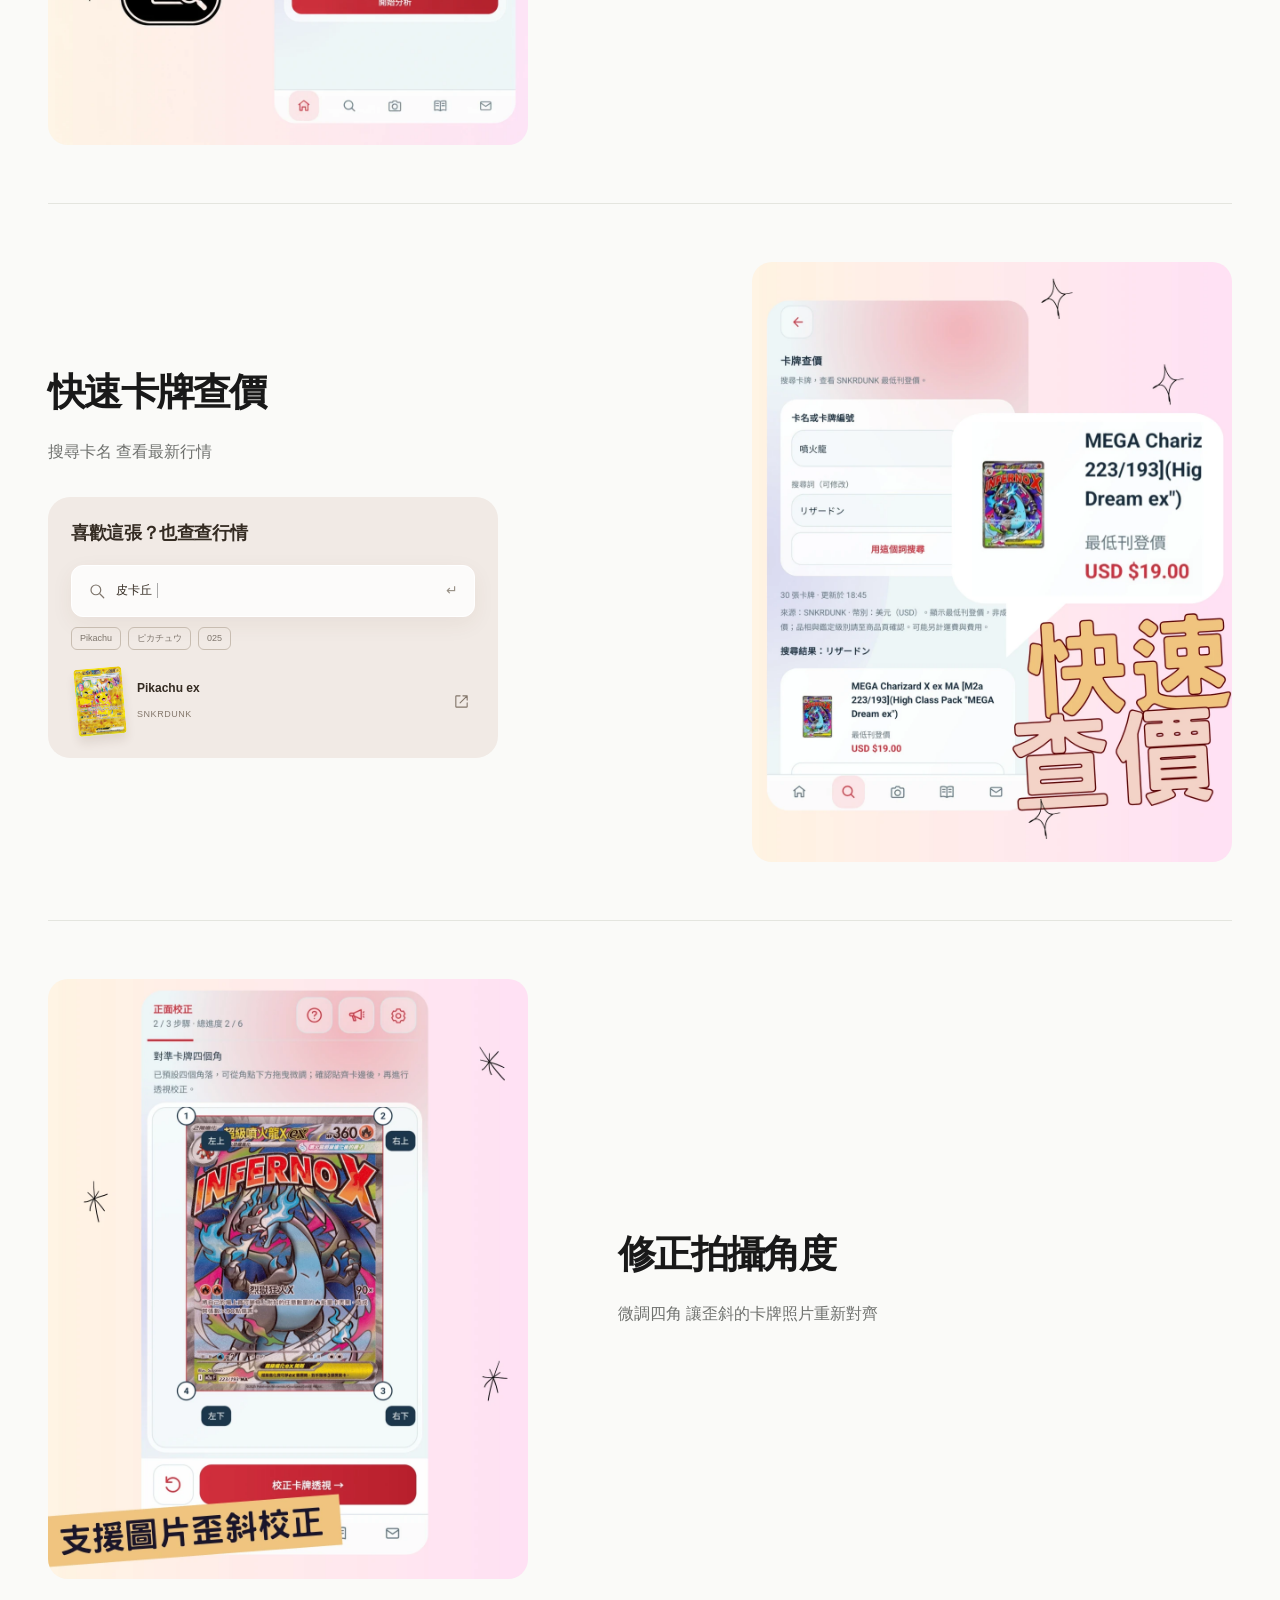
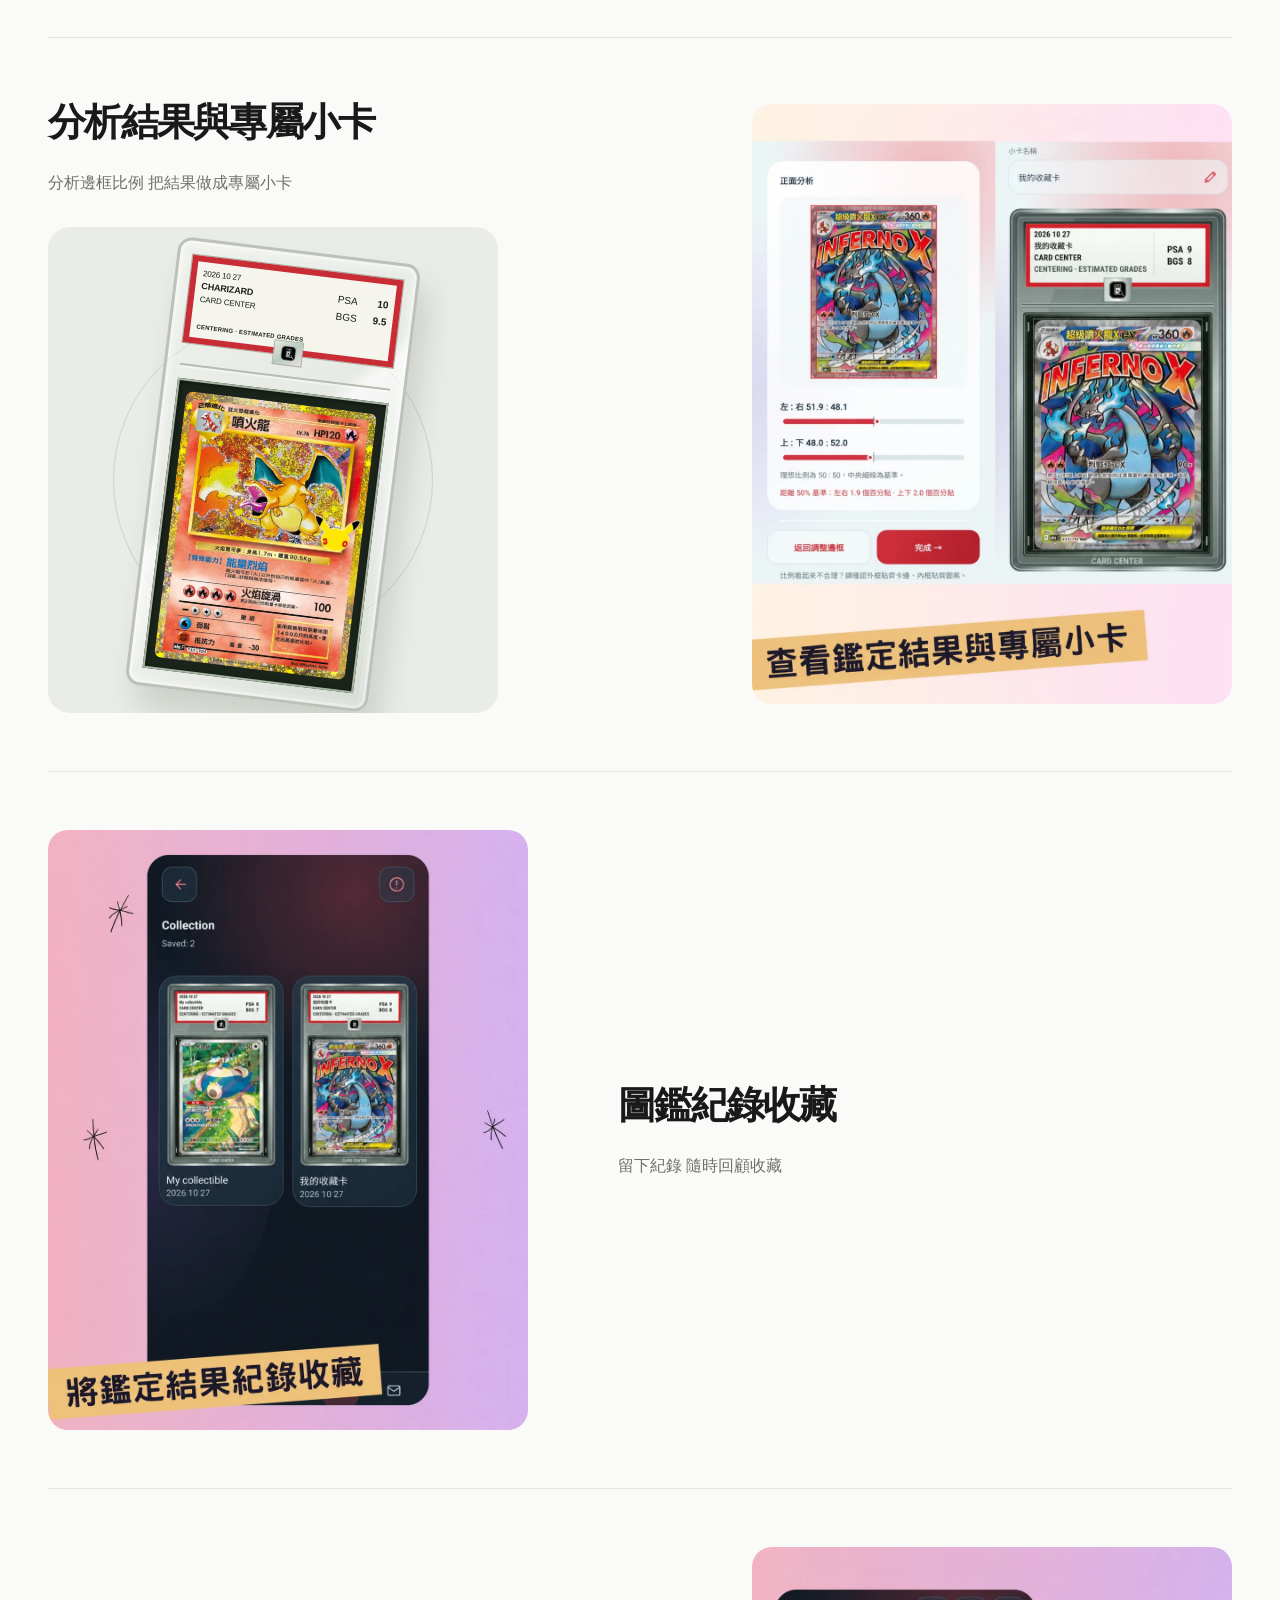
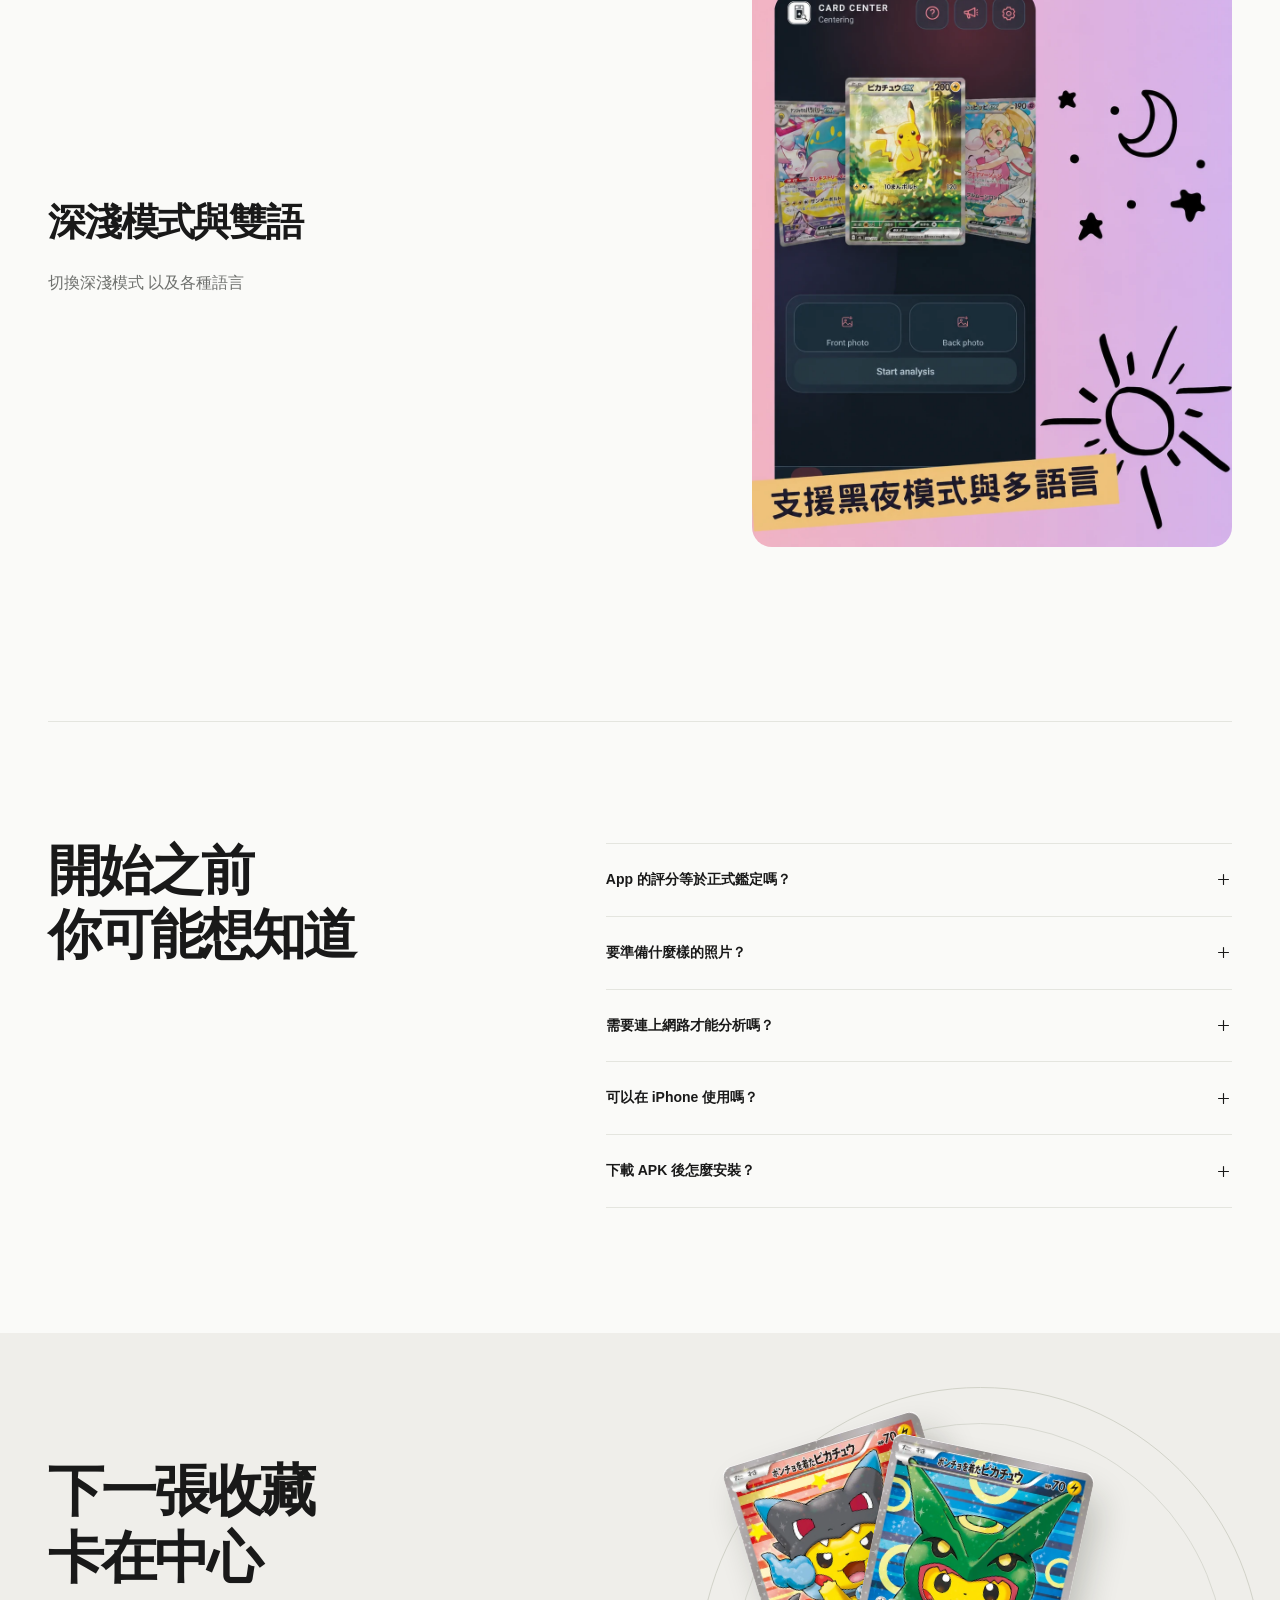
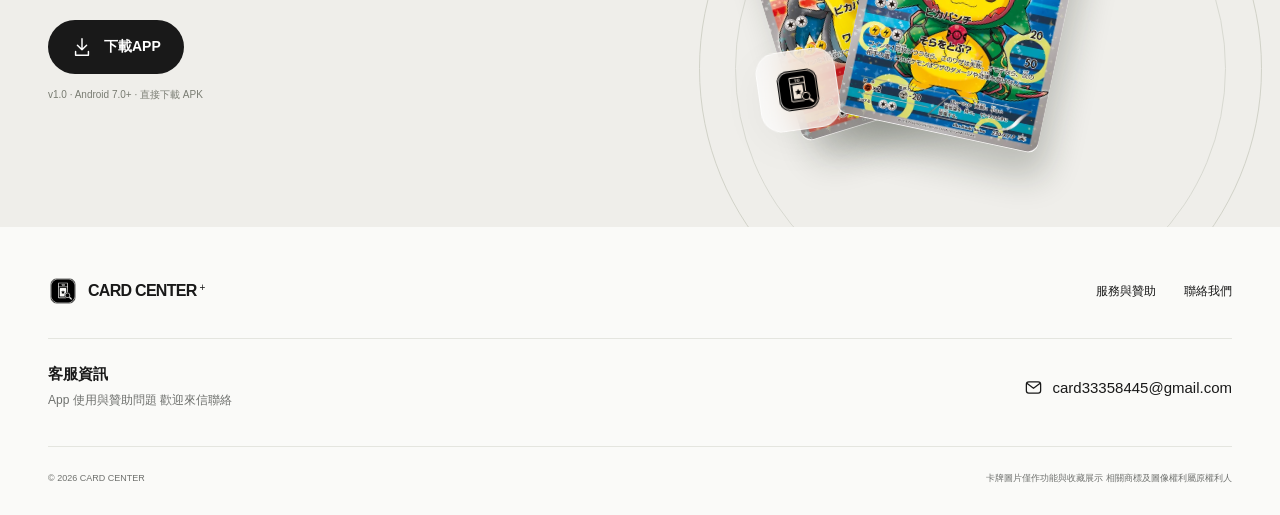
==== commit 94d404fa: "Update download section heading to 下一張收藏 卡在中心" ====
--- a/index.html
+++ b/index.html
@@ -116,7 +116,7 @@
 <details><summary><span>下載 APK 後怎麼安裝？</span><svg class="icon"><use href="#i-plus"></use></svg></summary><div class="faq-answer">點選下載按鈕直接儲存 APK 再從手機開啟檔案安裝 若系統要求 請只為這次使用的瀏覽器或檔案管理程式允許安裝來源 安裝後開啟 CARD CENTER 即可開始匯入照片</div></details>
 </div>
 </section>
-<section aria-labelledby="download-title" class="download-section" id="download"><div class="download-inner container"><div class="download-copy reveal"><h2 id="download-title">下一張收藏 <br/>好好對齊</h2><a class="button button-ink apk-download" download="card-center-v1.0.apk" href="https://github.com/ice0819/Card-Align/releases/download/v1.0-card-center/card-center-v1.0.apk"><svg class="icon"><use href="#i-down"></use></svg><span>下載APP</span></a><span class="download-meta">v1.0 · Android 7.0+ · 直接下載 APK</span></div><div aria-hidden="true" class="download-art reveal"><div class="download-orbit"></div><img alt="" class="download-card card-one" height="502" loading="lazy" src="assets/cards/poncho-red.webp" width="360"/><img alt="" class="download-card card-two" height="502" loading="lazy" src="assets/cards/poncho-green.webp" width="360"/><span class="download-seal glass"><img alt="" height="48" loading="lazy" src="assets/logo.png" width="48"/></span></div></div></section>
+<section aria-labelledby="download-title" class="download-section" id="download"><div class="download-inner container"><div class="download-copy reveal"><h2 id="download-title">下一張收藏 <br/>卡在中心</h2><a class="button button-ink apk-download" download="card-center-v1.0.apk" href="https://github.com/ice0819/Card-Align/releases/download/v1.0-card-center/card-center-v1.0.apk"><svg class="icon"><use href="#i-down"></use></svg><span>下載APP</span></a><span class="download-meta">v1.0 · Android 7.0+ · 直接下載 APK</span></div><div aria-hidden="true" class="download-art reveal"><div class="download-orbit"></div><img alt="" class="download-card card-one" height="502" loading="lazy" src="assets/cards/poncho-red.webp" width="360"/><img alt="" class="download-card card-two" height="502" loading="lazy" src="assets/cards/poncho-green.webp" width="360"/><span class="download-seal glass"><img alt="" height="48" loading="lazy" src="assets/logo.png" width="48"/></span></div></div></section>
 </main>
 <footer class="site-footer container">
 <div class="footer-top">
